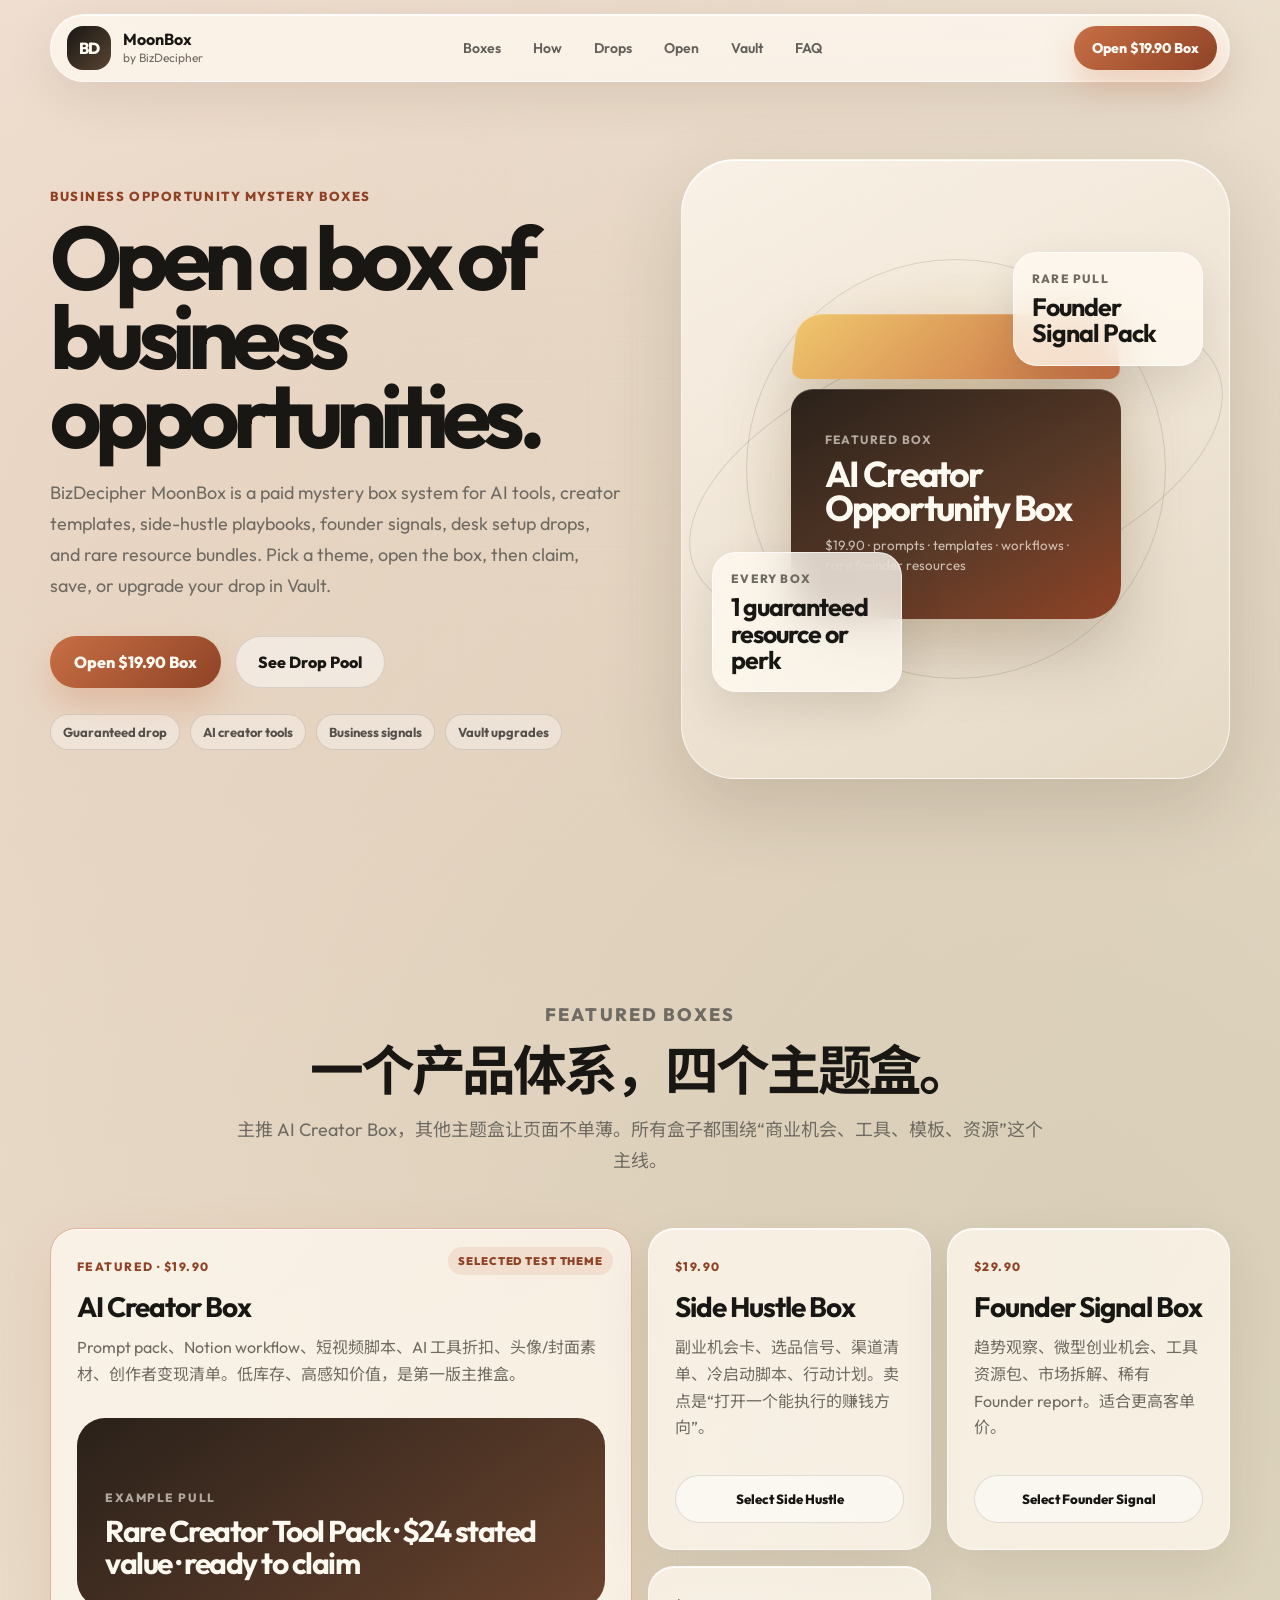
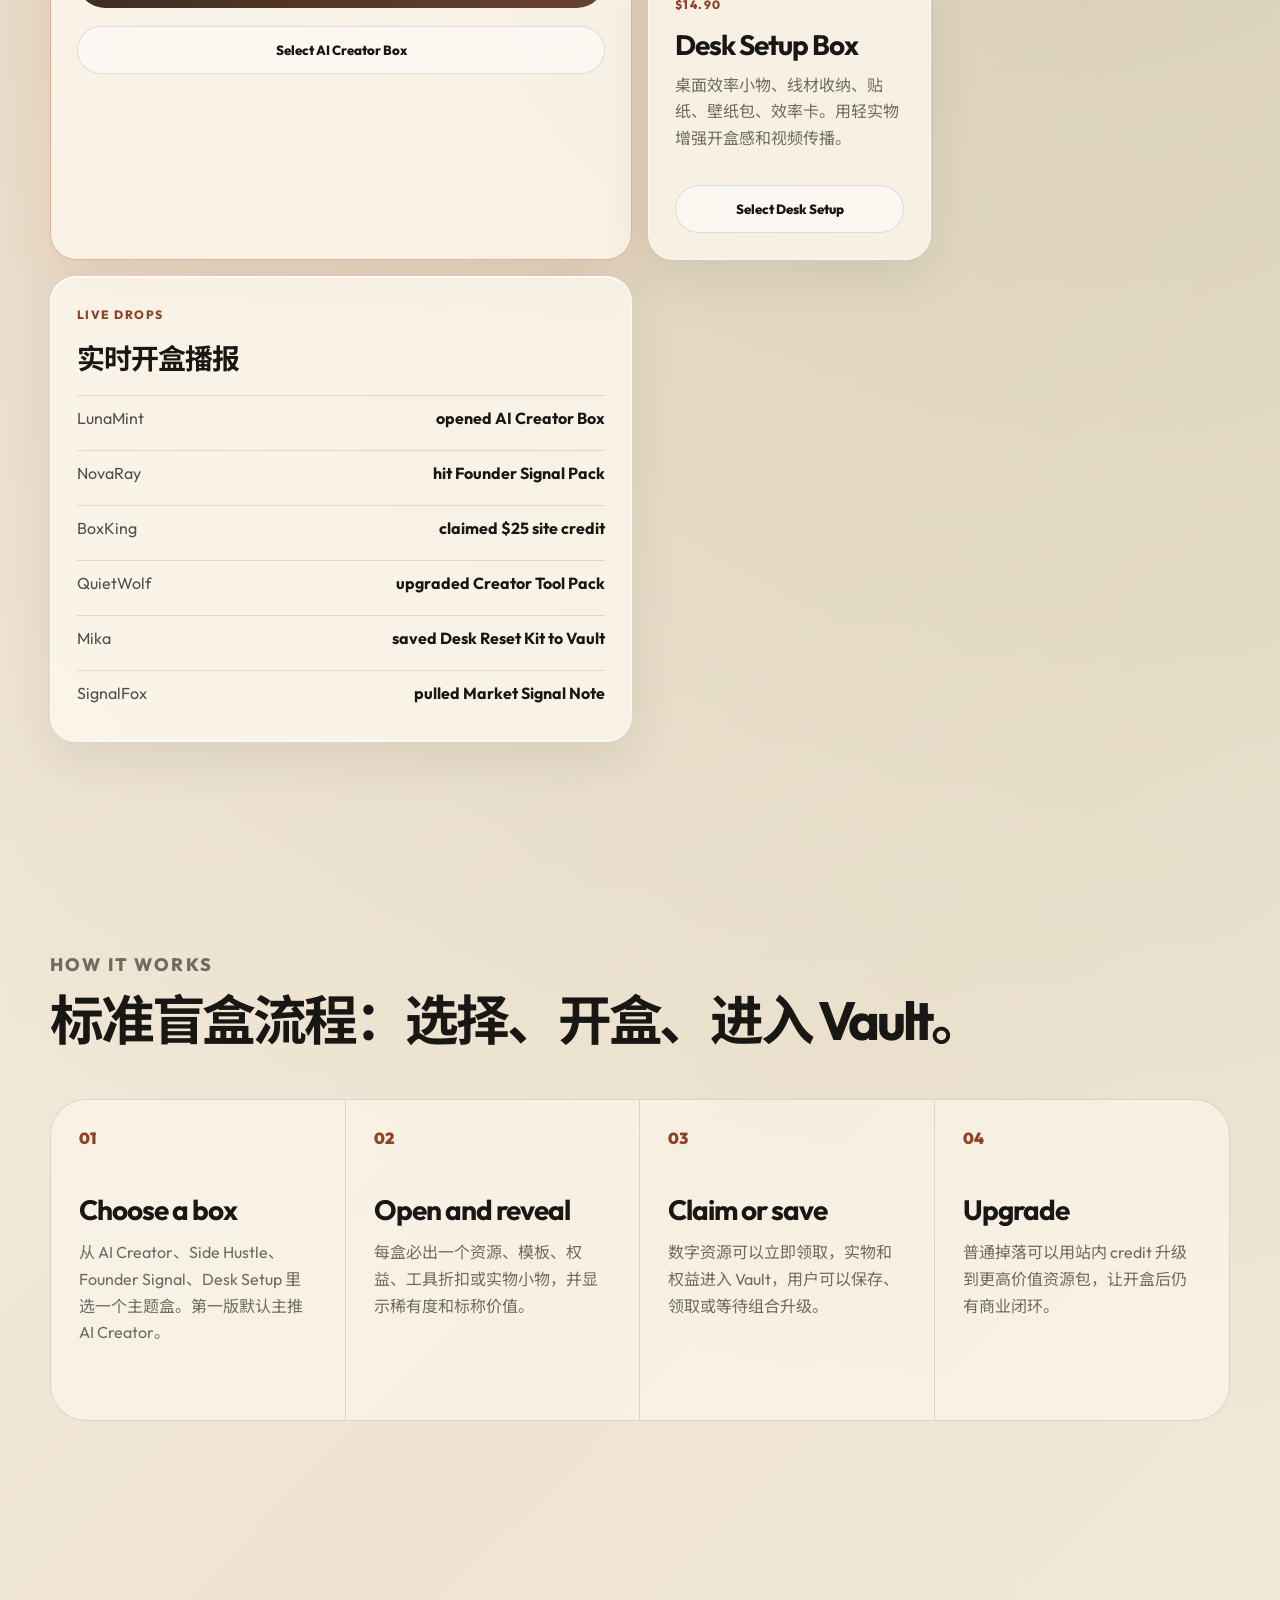
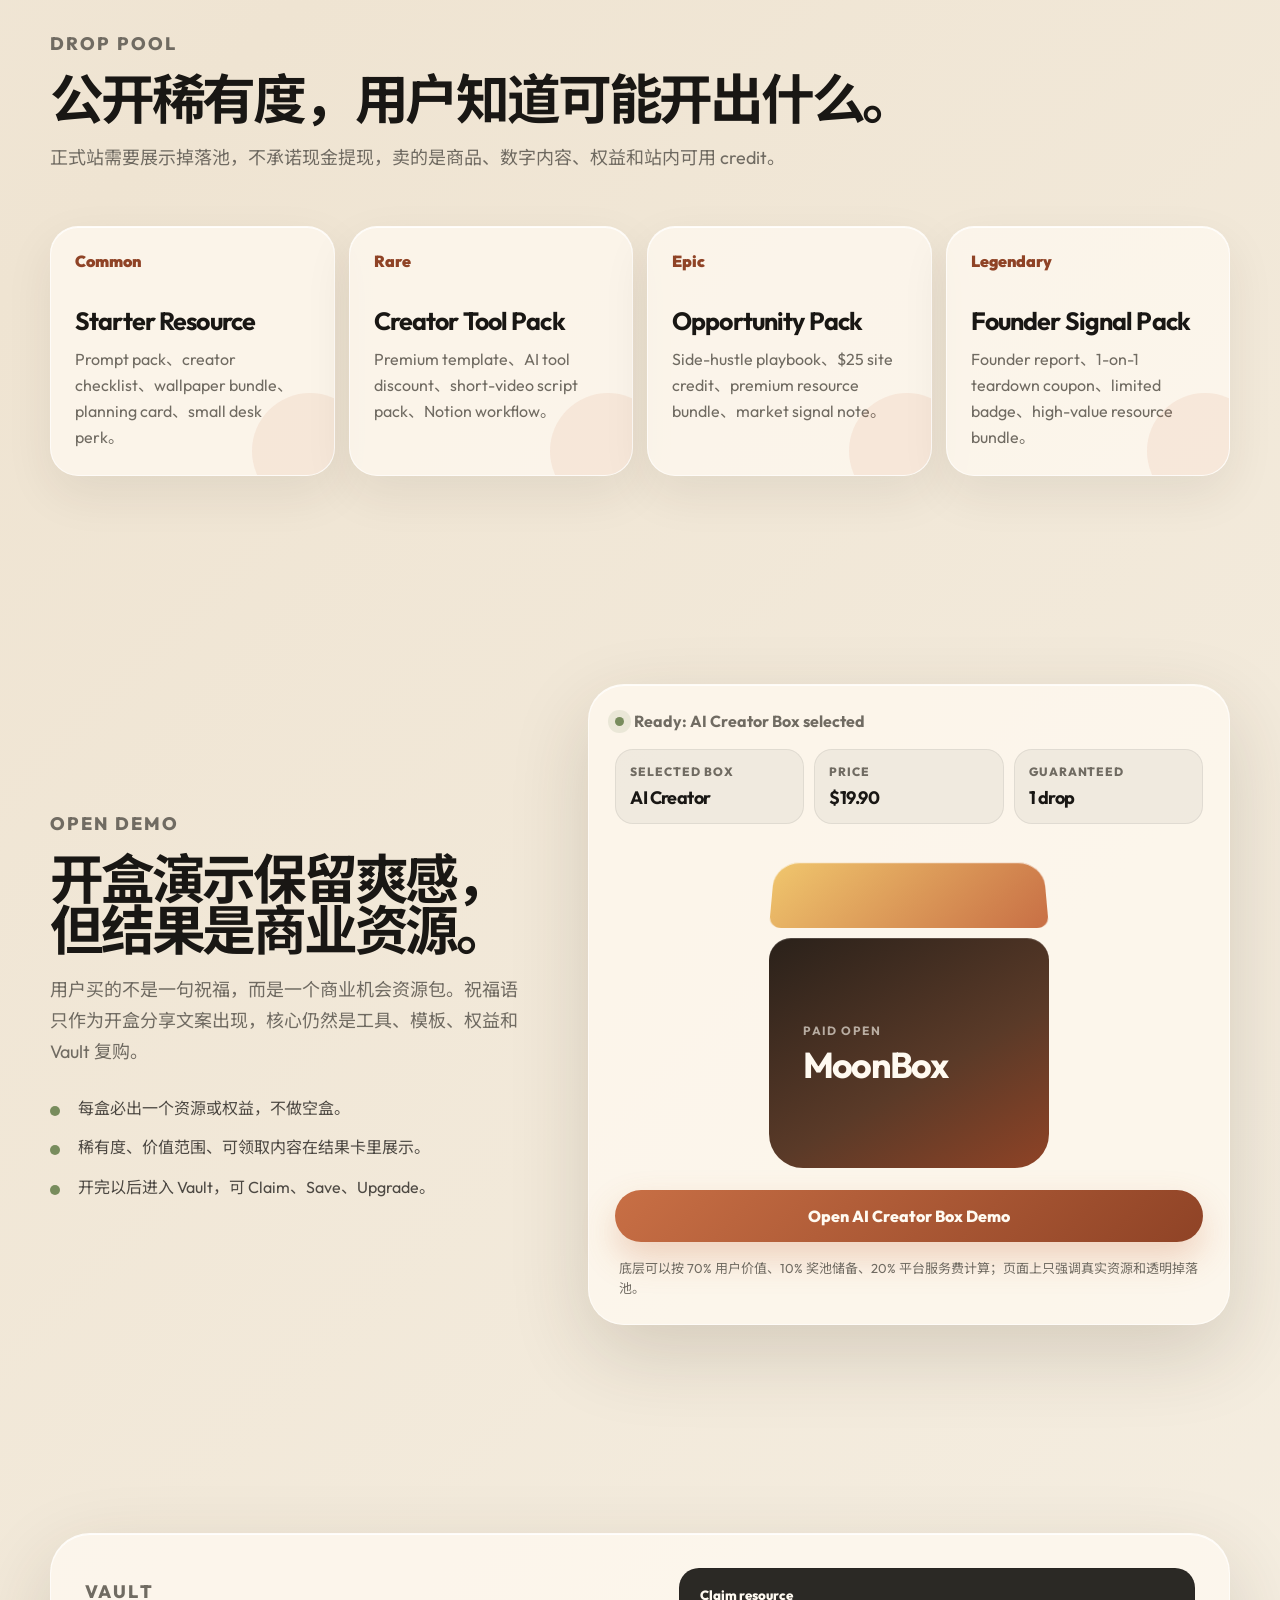
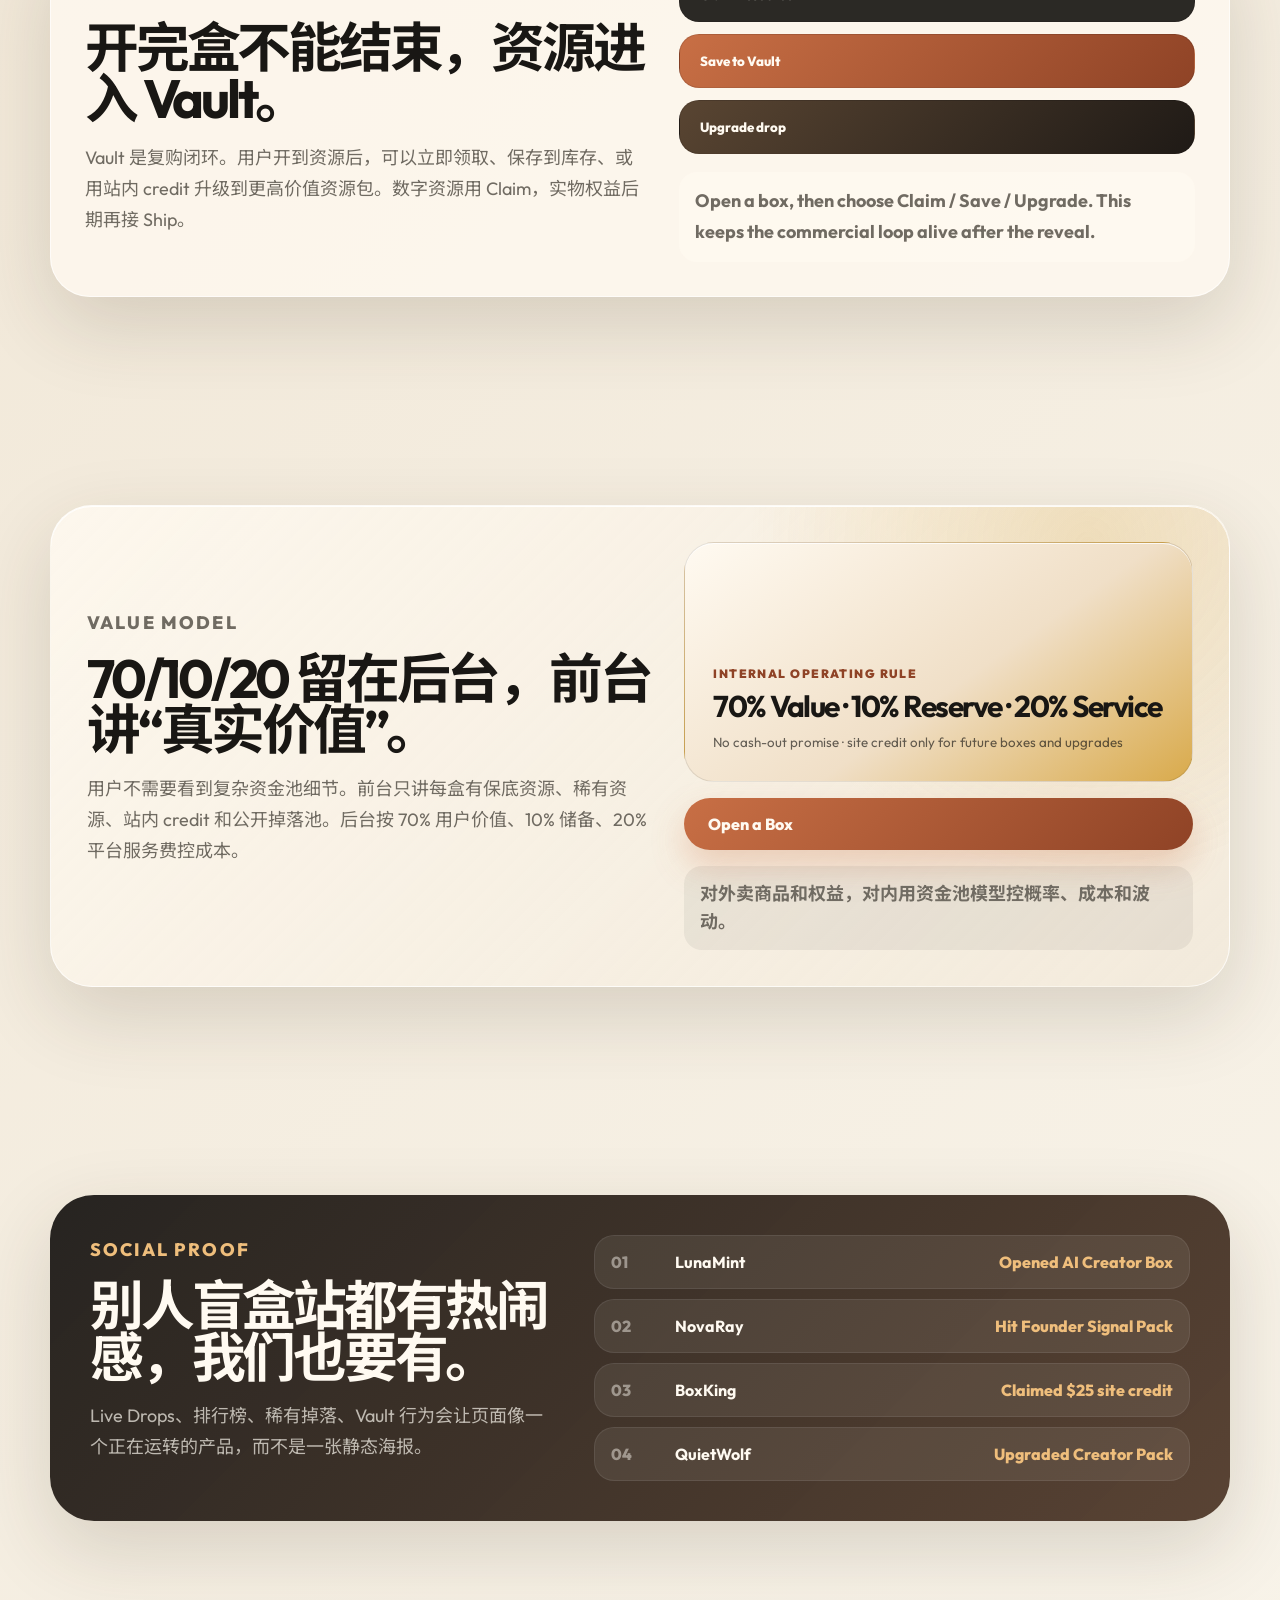
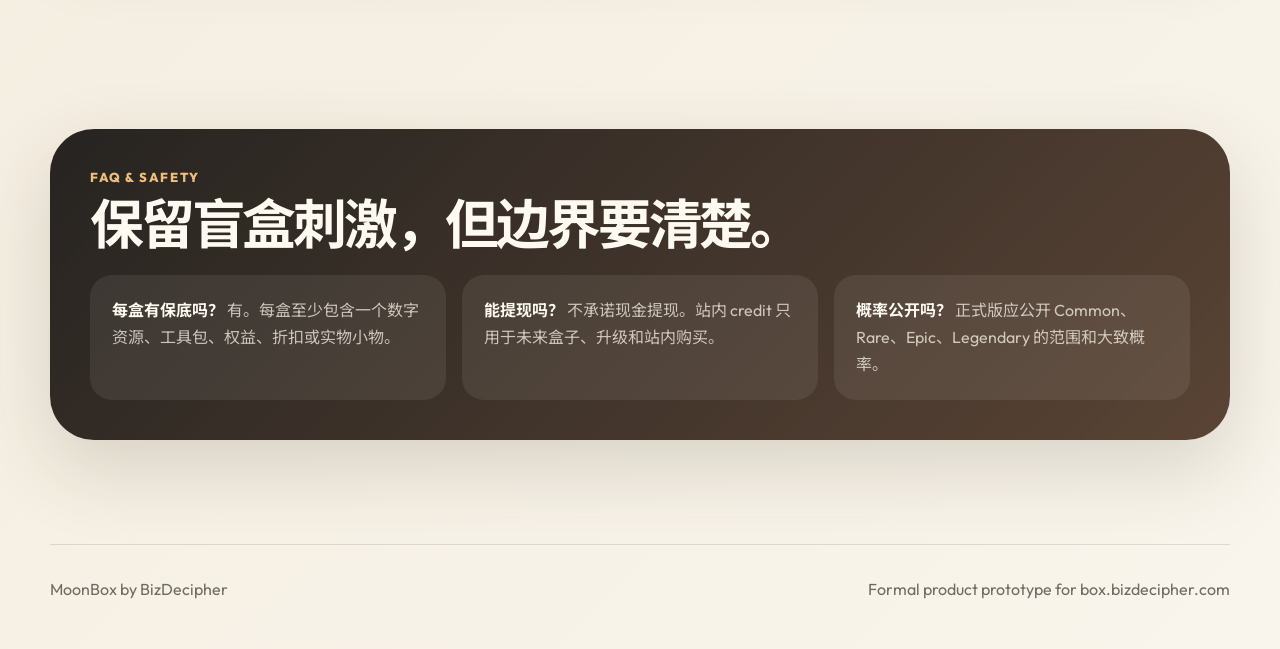
==== index.html @ 14563aa7 "Deploy MoonBox product page" ====
<!doctype html>
<html lang="en">
<head>
  <meta charset="utf-8" />
  <meta name="viewport" content="width=device-width, initial-scale=1" />
  <title>BizDecipher MoonBox | Business Opportunity Mystery Boxes</title>
  <meta name="description" content="Open business opportunity mystery boxes from BizDecipher: AI creator tools, side-hustle playbooks, founder signals, desk setup drops, live openings, and Vault upgrades." />
  <link rel="preconnect" href="https://fonts.googleapis.com">
  <link rel="preconnect" href="https://fonts.gstatic.com" crossorigin>
  <link href="https://fonts.googleapis.com/css2?family=Outfit:wght@400;500;600;700;800&family=Noto+Sans+SC:wght@400;500;700&display=swap" rel="stylesheet">
  <link rel="stylesheet" href="./css/styles.css" />
</head>
<body>
  <div class="noise" aria-hidden="true"></div>
  <header class="site-header">
    <a class="brand" href="#top" aria-label="MoonBox Home">
      <span class="brand-mark">BD</span>
      <span>
        <strong>MoonBox</strong>
        <small>by BizDecipher</small>
      </span>
    </a>
    <nav class="nav-links" aria-label="Primary navigation">
      <a href="#boxes">Boxes</a>
      <a href="#how">How</a>
      <a href="#drop-pool">Drops</a>
      <a href="#open">Open</a>
      <a href="#vault">Vault</a>
      <a href="#safety">FAQ</a>
    </nav>
    <a class="header-cta" href="#open">Open $19.90 Box</a>
  </header>

  <main id="top">
    <section class="hero section-shell">
      <div class="hero-copy">
        <p class="eyebrow">Business Opportunity Mystery Boxes</p>
        <h1>Open a box of business opportunities.</h1>
        <p class="hero-lead">BizDecipher MoonBox is a paid mystery box system for AI tools, creator templates, side-hustle playbooks, founder signals, desk setup drops, and rare resource bundles. Pick a theme, open the box, then claim, save, or upgrade your drop in Vault.</p>
        <div class="hero-actions">
          <a class="primary-btn" href="#open">Open $19.90 Box</a>
          <a class="secondary-btn" href="#drop-pool">See Drop Pool</a>
        </div>
        <div class="trust-row" aria-label="MoonBox product promise">
          <span>Guaranteed drop</span>
          <span>AI creator tools</span>
          <span>Business signals</span>
          <span>Vault upgrades</span>
        </div>
      </div>

      <div class="hero-stage" aria-label="MoonBox product visual preview">
        <div class="orbit orbit-one"></div>
        <div class="orbit orbit-two"></div>
        <div class="box-card floating-card">
          <div class="box-lid"></div>
          <div class="box-body">
            <span>Featured Box</span>
            <strong>AI Creator Opportunity Box</strong>
            <small>$19.90 · prompts · templates · workflows · rare founder resources</small>
          </div>
        </div>
        <div class="mini-card card-left">
          <span>Every Box</span>
          <strong>1 guaranteed resource or perk</strong>
        </div>
        <div class="mini-card card-right">
          <span>Rare Pull</span>
          <strong>Founder Signal Pack</strong>
        </div>
      </div>
    </section>

    <section class="section-shell" id="boxes">
      <div class="section-heading">
        <p class="eyebrow">Featured Boxes</p>
        <h2>一个产品体系，四个主题盒。</h2>
        <p>主推 AI Creator Box，其他主题盒让页面不单薄。所有盒子都围绕“商业机会、工具、模板、资源”这个主线。</p>
      </div>
      <div class="bento-grid">
        <article class="bento-card large-card demand-card" data-theme-card="creator">
          <span class="card-kicker">Featured · $19.90</span>
          <h3>AI Creator Box</h3>
          <p>Prompt pack、Notion workflow、短视频脚本、AI 工具折扣、头像/封面素材、创作者变现清单。低库存、高感知价值，是第一版主推盒。</p>
          <div class="sample-ticket">
            <span>Example pull</span>
            <strong>Rare Creator Tool Pack · $24 stated value · ready to claim</strong>
          </div>
          <button class="secondary-btn reserve-btn" type="button" data-select-box="creator">Select AI Creator Box</button>
        </article>
        <article class="bento-card demand-card" data-theme-card="side">
          <span class="card-kicker">$19.90</span>
          <h3>Side Hustle Box</h3>
          <p>副业机会卡、选品信号、渠道清单、冷启动脚本、行动计划。卖点是“打开一个能执行的赚钱方向”。</p>
          <button class="secondary-btn reserve-btn" type="button" data-select-box="side">Select Side Hustle</button>
        </article>
        <article class="bento-card demand-card" data-theme-card="founder">
          <span class="card-kicker">$29.90</span>
          <h3>Founder Signal Box</h3>
          <p>趋势观察、微型创业机会、工具资源包、市场拆解、稀有 Founder report。适合更高客单价。</p>
          <button class="secondary-btn reserve-btn" type="button" data-select-box="founder">Select Founder Signal</button>
        </article>
        <article class="bento-card demand-card" data-theme-card="desk">
          <span class="card-kicker">$14.90</span>
          <h3>Desk Setup Box</h3>
          <p>桌面效率小物、线材收纳、贴纸、壁纸包、效率卡。用轻实物增强开盒感和视频传播。</p>
          <button class="secondary-btn reserve-btn" type="button" data-select-box="desk">Select Desk Setup</button>
        </article>
        <article class="bento-card wide-card">
          <span class="card-kicker">Live Drops</span>
          <h3>实时开盒播报</h3>
          <div class="feed-list" id="feedList"></div>
        </article>
      </div>
    </section>

    <section class="section-shell product-section" id="how">
      <div class="section-heading align-left">
        <p class="eyebrow">How It Works</p>
        <h2>标准盲盒流程：选择、开盒、进入 Vault。</h2>
      </div>
      <div class="product-lanes pool-lanes">
        <article>
          <span>01</span>
          <h3>Choose a box</h3>
          <p>从 AI Creator、Side Hustle、Founder Signal、Desk Setup 里选一个主题盒。第一版默认主推 AI Creator。</p>
        </article>
        <article>
          <span>02</span>
          <h3>Open and reveal</h3>
          <p>每盒必出一个资源、模板、权益、工具折扣或实物小物，并显示稀有度和标称价值。</p>
        </article>
        <article>
          <span>03</span>
          <h3>Claim or save</h3>
          <p>数字资源可以立即领取，实物和权益进入 Vault，用户可以保存、领取或等待组合升级。</p>
        </article>
        <article>
          <span>04</span>
          <h3>Upgrade</h3>
          <p>普通掉落可以用站内 credit 升级到更高价值资源包，让开盒后仍有商业闭环。</p>
        </article>
      </div>
    </section>

    <section class="section-shell loop-section" id="drop-pool">
      <div class="section-heading align-left">
        <p class="eyebrow">Drop Pool</p>
        <h2>公开稀有度，用户知道可能开出什么。</h2>
        <p>正式站需要展示掉落池，不承诺现金提现，卖的是商品、数字内容、权益和站内可用 credit。</p>
      </div>
      <div class="loop-map">
        <article><span>Common</span><h3>Starter Resource</h3><p>Prompt pack、creator checklist、wallpaper bundle、planning card、small desk perk。</p></article>
        <article><span>Rare</span><h3>Creator Tool Pack</h3><p>Premium template、AI tool discount、short-video script pack、Notion workflow。</p></article>
        <article><span>Epic</span><h3>Opportunity Pack</h3><p>Side-hustle playbook、$25 site credit、premium resource bundle、market signal note。</p></article>
        <article><span>Legendary</span><h3>Founder Signal Pack</h3><p>Founder report、1-on-1 teardown coupon、limited badge、high-value resource bundle。</p></article>
      </div>
    </section>

    <section class="section-shell split-section" id="open">
      <div class="section-copy">
        <p class="eyebrow">Open Demo</p>
        <h2>开盒演示保留爽感，但结果是商业资源。</h2>
        <p>用户买的不是一句祝福，而是一个商业机会资源包。祝福语只作为开盒分享文案出现，核心仍然是工具、模板、权益和 Vault 复购。</p>
        <ul class="check-list">
          <li>每盒必出一个资源或权益，不做空盒。</li>
          <li>稀有度、价值范围、可领取内容在结果卡里展示。</li>
          <li>开完以后进入 Vault，可 Claim、Save、Upgrade。</li>
        </ul>
      </div>

      <div class="draw-panel" aria-live="polite">
        <div class="draw-topline">
          <span class="status-dot"></span>
          <span id="drawStatus">Ready: AI Creator Box selected</span>
        </div>
        <div class="price-row">
          <div><span>Selected box</span><strong id="selectedBoxLabel">AI Creator</strong></div>
          <div><span>Price</span><strong id="selectedBoxPrice">$19.90</strong></div>
          <div><span>Guaranteed</span><strong>1 drop</strong></div>
        </div>
        <div class="mystery-box" id="mysteryBox" aria-hidden="true">
          <div class="mystery-lid"></div>
          <div class="mystery-body">
            <span>Paid Open</span>
            <strong>MoonBox</strong>
          </div>
        </div>
        <button class="primary-btn draw-btn" id="openBoxButton" type="button">Open AI Creator Box Demo</button>
        <article class="result-card hidden" id="resultCard">
          <div class="result-meta">
            <span id="rarityTag">Rare Drop</span>
            <span id="luckScore">Value $24</span>
          </div>
          <h3 id="blessingTitle">Creator Tool Pack</h3>
          <p id="blessingText">Click open to reveal your business resource drop.</p>
          <div class="drop-line">
            <span>Drop Content</span>
            <strong id="dropName">Prompt pack + creator workflow + opportunity card</strong>
          </div>
          <div class="drop-line">
            <span>Share Line</span>
            <strong id="blessingLine">Move before doubt gets loud.</strong>
          </div>
          <button class="secondary-btn compact" id="copyShareButton" type="button">Copy share text</button>
          <div class="vault-mini" id="vaultMini" aria-live="polite">
            <span>Vault status</span>
            <strong>Drop ready for Claim / Save / Upgrade</strong>
          </div>
        </article>
        <p class="helper-text">底层可以按 70% 用户价值、10% 奖池储备、20% 平台服务费计算；页面上只强调真实资源和透明掉落池。</p>
      </div>
    </section>

    <section class="section-shell vault-section" id="vault">
      <div class="vault-card">
        <div>
          <p class="eyebrow">Vault</p>
          <h2>开完盒不能结束，资源进入 Vault。</h2>
          <p>Vault 是复购闭环。用户开到资源后，可以立即领取、保存到库存、或用站内 credit 升级到更高价值资源包。数字资源用 Claim，实物权益后期再接 Ship。</p>
        </div>
        <div class="vault-actions" aria-label="Vault action panel">
          <button type="button" data-vault-action="claim">Claim resource</button>
          <button type="button" data-vault-action="save">Save to Vault</button>
          <button type="button" data-vault-action="upgrade">Upgrade drop</button>
          <p class="vault-feedback" id="vaultFeedback" aria-live="polite">Open a box, then choose Claim / Save / Upgrade. This keeps the commercial loop alive after the reveal.</p>
        </div>
      </div>
    </section>

    <section class="section-shell princess-section" id="value-model">
      <div class="princess-card">
        <div>
          <p class="eyebrow">Value Model</p>
          <h2>70/10/20 留在后台，前台讲“真实价值”。</h2>
          <p>用户不需要看到复杂资金池细节。前台只讲每盒有保底资源、稀有资源、站内 credit 和公开掉落池。后台按 70% 用户价值、10% 储备、20% 平台服务费控成本。</p>
        </div>
        <div class="princess-test-panel">
          <div class="princess-ticket">
            <span>Internal operating rule</span>
            <strong>70% Value · 10% Reserve · 20% Service</strong>
            <small>No cash-out promise · site credit only for future boxes and upgrades</small>
          </div>
          <a class="primary-btn" href="#open">Open a Box</a>
          <p id="princessTestResult" aria-live="polite">对外卖商品和权益，对内用资金池模型控概率、成本和波动。</p>
        </div>
      </div>
    </section>

    <section class="section-shell leaderboard-section">
      <div class="leaderboard-card">
        <div>
          <p class="eyebrow">Social Proof</p>
          <h2>别人盲盒站都有热闹感，我们也要有。</h2>
          <p>Live Drops、排行榜、稀有掉落、Vault 行为会让页面像一个正在运转的产品，而不是一张静态海报。</p>
        </div>
        <div class="leaderboard-list">
          <div><span>01</span><strong>LunaMint</strong><em>Opened AI Creator Box</em></div>
          <div><span>02</span><strong>NovaRay</strong><em>Hit Founder Signal Pack</em></div>
          <div><span>03</span><strong>BoxKing</strong><em>Claimed $25 site credit</em></div>
          <div><span>04</span><strong>QuietWolf</strong><em>Upgraded Creator Pack</em></div>
        </div>
      </div>
    </section>

    <section class="section-shell rules-section" id="safety">
      <div class="rules-card">
        <p class="eyebrow">FAQ & Safety</p>
        <h2>保留盲盒刺激，但边界要清楚。</h2>
        <div class="rules-grid">
          <p><strong>每盒有保底吗？</strong> 有。每盒至少包含一个数字资源、工具包、权益、折扣或实物小物。</p>
          <p><strong>能提现吗？</strong> 不承诺现金提现。站内 credit 只用于未来盒子、升级和站内购买。</p>
          <p><strong>概率公开吗？</strong> 正式版应公开 Common、Rare、Epic、Legendary 的范围和大致概率。</p>
        </div>
      </div>
    </section>
  </main>

  <footer class="site-footer">
    <span>MoonBox by BizDecipher</span>
    <span>Formal product prototype for box.bizdecipher.com</span>
  </footer>

  <script src="./js/main.js"></script>
</body>
</html>
---- css/styles.css ----
:root {
  --bg: #f8f3ea;
  --ink: #191714;
  --muted: #706b62;
  --line: rgba(25, 23, 20, 0.12);
  --card: rgba(255, 252, 246, 0.82);
  --card-solid: #fffaf1;
  --accent: #c86f45;
  --accent-dark: #8f4326;
  --gold: #d9aa4b;
  --green: #788c5d;
  --shadow: 0 28px 80px rgba(57, 42, 24, 0.16);
  --radius-xl: 36px;
  --radius-lg: 26px;
  --ease: cubic-bezier(0.16, 1, 0.3, 1);
}

* { box-sizing: border-box; }
html { scroll-behavior: smooth; }
body {
  margin: 0;
  font-family: "Outfit", "Noto Sans SC", system-ui, sans-serif;
  color: var(--ink);
  background:
    radial-gradient(circle at 8% 6%, rgba(200, 111, 69, 0.18), transparent 34%),
    radial-gradient(circle at 86% 18%, rgba(120, 140, 93, 0.20), transparent 30%),
    linear-gradient(135deg, #f8f3ea 0%, #efe4d2 42%, #f9f5ec 100%);
  min-height: 100dvh;
  overflow-x: hidden;
}

a { color: inherit; text-decoration: none; }
button, a { -webkit-tap-highlight-color: transparent; }

.noise {
  position: fixed;
  inset: 0;
  pointer-events: none;
  opacity: 0.22;
  z-index: 0;
  background-image:
    linear-gradient(rgba(25,23,20,.05) 1px, transparent 1px),
    linear-gradient(90deg, rgba(25,23,20,.04) 1px, transparent 1px);
  background-size: 42px 42px;
  mask-image: radial-gradient(circle at center, black, transparent 80%);
}

.site-header {
  position: sticky;
  top: 14px;
  z-index: 20;
  width: min(1180px, calc(100% - 28px));
  margin: 14px auto 0;
  min-height: 68px;
  display: grid;
  grid-template-columns: 1fr auto 1fr;
  align-items: center;
  gap: 20px;
  padding: 10px 12px 10px 16px;
  border: 1px solid rgba(255,255,255,0.55);
  background: rgba(255, 250, 241, 0.72);
  backdrop-filter: blur(20px);
  border-radius: 999px;
  box-shadow: 0 16px 50px rgba(57, 42, 24, 0.10), inset 0 1px 0 rgba(255,255,255,.75);
}

.brand { display: inline-flex; align-items: center; gap: 12px; min-width: 0; }
.brand-mark {
  width: 44px;
  height: 44px;
  border-radius: 16px;
  display: grid;
  place-items: center;
  color: #fffaf1;
  background: linear-gradient(135deg, var(--ink), #594532);
  font-weight: 800;
  letter-spacing: -0.05em;
}
.brand strong, .brand small { display: block; line-height: 1.05; }
.brand small { color: var(--muted); margin-top: 4px; font-size: 12px; }

.nav-links { display: inline-flex; align-items: center; gap: 6px; }
.nav-links a {
  padding: 10px 13px;
  border-radius: 999px;
  color: rgba(25,23,20,.68);
  font-weight: 600;
  font-size: 14px;
  transition: color .2s var(--ease), background .2s var(--ease);
}
.nav-links a:hover { color: var(--ink); background: rgba(25,23,20,.06); }
.header-cta { justify-self: end; }

.header-cta, .primary-btn, .secondary-btn {
  border: 0;
  cursor: pointer;
  font-family: inherit;
  font-weight: 800;
  border-radius: 999px;
  transition: transform .25s var(--ease), box-shadow .25s var(--ease), background .25s var(--ease);
}
.header-cta, .primary-btn {
  color: #fffaf1;
  background: linear-gradient(135deg, var(--accent), var(--accent-dark));
  box-shadow: 0 16px 34px rgba(200, 111, 69, 0.28);
}
.header-cta { padding: 13px 18px; font-size: 14px; }
.primary-btn { padding: 16px 24px; font-size: 16px; }
.secondary-btn {
  padding: 15px 22px;
  color: var(--ink);
  background: rgba(255,255,255,.48);
  border: 1px solid var(--line);
}
.compact { padding: 11px 15px; font-size: 13px; }
.header-cta:hover, .primary-btn:hover, .secondary-btn:hover { transform: translateY(-2px); }
.header-cta:active, .primary-btn:active, .secondary-btn:active { transform: scale(.98); }
.header-cta:focus-visible, .primary-btn:focus-visible, .secondary-btn:focus-visible, a:focus-visible {
  outline: 3px solid rgba(200,111,69,.32);
  outline-offset: 3px;
}

.section-shell {
  position: relative;
  z-index: 1;
  width: min(1180px, calc(100% - 32px));
  margin: 0 auto;
  padding: 104px 0;
}
.hero {
  min-height: calc(100dvh - 86px);
  display: grid;
  grid-template-columns: minmax(0, 1.02fr) minmax(340px, .98fr);
  gap: 60px;
  align-items: center;
  padding-top: 64px;
}
.eyebrow {
  margin: 0 0 14px;
  color: var(--accent-dark);
  font-size: 13px;
  font-weight: 800;
  letter-spacing: .12em;
  text-transform: uppercase;
}
h1, h2, h3, p { margin-top: 0; }
h1 {
  max-width: 760px;
  margin-bottom: 24px;
  font-size: clamp(48px, 7vw, 92px);
  line-height: .88;
  letter-spacing: -0.075em;
}
h2 {
  margin-bottom: 18px;
  font-size: clamp(34px, 4.2vw, 60px);
  line-height: .96;
  letter-spacing: -0.06em;
}
h3 { letter-spacing: -0.035em; }
.hero-lead, .section-copy p, .section-heading p, .leaderboard-card p {
  color: var(--muted);
  font-size: 18px;
  line-height: 1.72;
  max-width: 68ch;
}
.hero-actions { display: flex; gap: 14px; flex-wrap: wrap; margin: 34px 0 26px; }
.trust-row { display: flex; flex-wrap: wrap; gap: 10px; }
.trust-row span {
  padding: 9px 12px;
  border: 1px solid var(--line);
  background: rgba(255,255,255,.35);
  border-radius: 999px;
  color: rgba(25,23,20,.72);
  font-size: 13px;
  font-weight: 700;
}

.hero-stage {
  position: relative;
  min-height: 620px;
  border-radius: 54px;
  background: linear-gradient(145deg, rgba(255,250,241,.72), rgba(239,228,210,.32));
  border: 1px solid rgba(255,255,255,.62);
  box-shadow: var(--shadow), inset 0 1px 0 rgba(255,255,255,.9);
  overflow: hidden;
}
.hero-stage::before {
  content: "";
  position: absolute;
  inset: 12%;
  border-radius: 999px;
  background: radial-gradient(circle, rgba(217,170,75,.36), transparent 64%);
  filter: blur(18px);
  animation: breathe 5.6s var(--ease) infinite alternate;
}
.orbit {
  position: absolute;
  border: 1px solid rgba(25,23,20,.13);
  border-radius: 50%;
  animation: spin 18s linear infinite;
}
.orbit-one { width: 420px; height: 420px; left: 50%; top: 50%; margin: -210px 0 0 -210px; }
.orbit-two { width: 560px; height: 260px; left: 50%; top: 50%; margin: -130px 0 0 -280px; transform: rotate(-20deg); animation-duration: 24s; }
.box-card {
  position: absolute;
  left: 50%;
  top: 49%;
  width: min(330px, 70%);
  transform: translate(-50%, -50%);
  filter: drop-shadow(0 32px 34px rgba(57,42,24,.22));
}
.floating-card { animation: float 4.8s var(--ease) infinite alternate; }
.box-lid, .mystery-lid {
  height: 72px;
  border-radius: 26px 26px 12px 12px;
  background: linear-gradient(135deg, #f0c66d, #c86f45);
  transform: perspective(500px) rotateX(18deg);
  transform-origin: bottom;
  box-shadow: inset 0 1px 0 rgba(255,255,255,.65);
}
.box-body, .mystery-body {
  min-height: 230px;
  margin-top: 10px;
  padding: 34px;
  border-radius: 22px 22px 34px 34px;
  color: #fffaf1;
  background: linear-gradient(150deg, #2a211a, #5a3a28 58%, #8f4326);
  display: grid;
  align-content: center;
  gap: 10px;
  box-shadow: inset 0 1px 0 rgba(255,255,255,.16);
}
.box-body span, .mystery-body span { color: rgba(255,250,241,.62); font-weight: 700; text-transform: uppercase; letter-spacing: .12em; font-size: 12px; }
.box-body strong, .mystery-body strong { font-size: 36px; line-height: .95; letter-spacing: -.05em; }
.box-body small { color: rgba(255,250,241,.70); line-height: 1.5; }
.mini-card {
  position: absolute;
  width: 190px;
  padding: 18px;
  border: 1px solid rgba(255,255,255,.62);
  border-radius: 24px;
  background: rgba(255,250,241,.78);
  backdrop-filter: blur(18px);
  box-shadow: 0 18px 44px rgba(57,42,24,.12);
}
.mini-card span { display: block; color: var(--muted); font-size: 12px; font-weight: 800; text-transform: uppercase; letter-spacing: .1em; }
.mini-card strong { display: block; margin-top: 8px; line-height: 1.05; font-size: 25px; letter-spacing: -.04em; }
.card-left { left: 30px; bottom: 86px; }
.card-right { right: 26px; top: 92px; }

.split-section {
  display: grid;
  grid-template-columns: .86fr 1.14fr;
  gap: 54px;
  align-items: center;
}
.check-list { padding: 0; margin: 28px 0 0; display: grid; gap: 14px; list-style: none; }
.check-list li {
  position: relative;
  padding-left: 28px;
  color: rgba(25,23,20,.76);
  font-size: 16px;
  line-height: 1.6;
}
.check-list li::before {
  content: "";
  position: absolute;
  left: 0;
  top: 10px;
  width: 10px;
  height: 10px;
  border-radius: 50%;
  background: var(--green);
}
.draw-panel {
  padding: 26px;
  border-radius: var(--radius-xl);
  background: rgba(255,250,241,.74);
  border: 1px solid rgba(255,255,255,.62);
  box-shadow: var(--shadow), inset 0 1px 0 rgba(255,255,255,.8);
}
.draw-topline { display: flex; align-items: center; gap: 10px; color: var(--muted); font-weight: 700; }
.status-dot { width: 9px; height: 9px; border-radius: 50%; background: var(--green); box-shadow: 0 0 0 7px rgba(120,140,93,.13); }
.price-row {
  display: grid;
  grid-template-columns: repeat(3, 1fr);
  gap: 10px;
  margin-top: 18px;
}
.price-row div {
  padding: 14px;
  border-radius: 18px;
  background: rgba(25,23,20,.05);
  border: 1px solid rgba(25,23,20,.07);
}
.price-row span { display: block; color: var(--muted); font-size: 12px; font-weight: 800; text-transform: uppercase; letter-spacing: .08em; }
.price-row strong { display: block; margin-top: 7px; font-size: 18px; letter-spacing: -.03em; }
.mystery-box { width: min(280px, 72%); margin: 32px auto 22px; transition: transform .6s var(--ease), filter .6s var(--ease); }
.mystery-box.opening { transform: translateY(-10px) rotate(-2deg) scale(1.03); filter: brightness(1.08); }
.draw-btn { width: 100%; }
.result-card {
  margin-top: 18px;
  padding: 22px;
  border-radius: 26px;
  background: rgba(255,255,255,.56);
  border: 1px solid var(--line);
  transform-origin: top;
  animation: reveal .5s var(--ease) both;
}
.hidden { display: none; }
.result-meta { display: flex; justify-content: space-between; gap: 10px; margin-bottom: 16px; }
.result-meta span {
  padding: 8px 10px;
  border-radius: 999px;
  background: rgba(200,111,69,.12);
  color: var(--accent-dark);
  font-size: 12px;
  font-weight: 800;
}
.result-card h3 { margin-bottom: 8px; font-size: 26px; }
.result-card p { color: var(--muted); line-height: 1.65; }
.drop-line {
  display: flex;
  justify-content: space-between;
  gap: 18px;
  margin: 18px 0;
  padding: 14px;
  border-radius: 18px;
  background: rgba(25,23,20,.05);
}
.drop-line span { color: var(--muted); }
.vault-mini {
  display: grid;
  gap: 6px;
  margin-top: 14px;
  padding: 14px;
  border-radius: 18px;
  background: rgba(120,140,93,.10);
  border: 1px solid rgba(120,140,93,.18);
}
.vault-mini span { color: var(--muted); font-size: 12px; font-weight: 800; text-transform: uppercase; letter-spacing: .08em; }
.vault-mini strong { font-size: 14px; line-height: 1.35; }
.helper-text { margin: 16px 4px 0; color: var(--muted); font-size: 13px; line-height: 1.55; }

.section-heading { margin-bottom: 34px; text-align: center; display: grid; justify-items: center; }
.section-heading.align-left { text-align: left; justify-items: start; }
.bento-grid {
  display: grid;
  grid-template-columns: repeat(4, minmax(0, 1fr));
  gap: 16px;
}
.bento-card {
  min-height: 250px;
  padding: 26px;
  border-radius: var(--radius-lg);
  background: rgba(255,250,241,.74);
  border: 1px solid rgba(255,255,255,.64);
  box-shadow: 0 18px 48px rgba(57,42,24,.09), inset 0 1px 0 rgba(255,255,255,.85);
}
.large-card { grid-column: span 2; grid-row: span 2; }
.wide-card { grid-column: span 2; }
.card-kicker { color: var(--accent-dark); font-weight: 800; font-size: 12px; text-transform: uppercase; letter-spacing: .12em; }
.bento-card h3 { margin: 14px 0 10px; font-size: 28px; }
.bento-card p { color: var(--muted); line-height: 1.66; }
.sample-ticket {
  margin-top: 30px;
  padding: 28px;
  min-height: 190px;
  border-radius: 28px;
  background: linear-gradient(145deg, #2a211a, #6a432e);
  color: #fffaf1;
  display: grid;
  align-content: end;
}
.sample-ticket span { color: rgba(255,250,241,.6); font-size: 12px; letter-spacing: .13em; text-transform: uppercase; font-weight: 800; }
.sample-ticket strong { display: block; margin-top: 10px; font-size: 30px; line-height: 1.08; letter-spacing: -.05em; }
.feed-list { display: grid; gap: 10px; margin-top: 18px; }
.feed-list div {
  display: flex;
  justify-content: space-between;
  gap: 12px;
  padding: 12px 0;
  border-top: 1px solid var(--line);
  color: rgba(25,23,20,.75);
}
.feed-list strong { color: var(--ink); }
.reserve-btn {
  width: 100%;
  margin-top: 18px;
  text-align: center;
}
.demand-card {
  position: relative;
  transition: transform .25s var(--ease), border-color .25s var(--ease), box-shadow .25s var(--ease);
}
.demand-card.selected {
  border-color: rgba(200,111,69,.48);
  box-shadow: 0 24px 58px rgba(200,111,69,.16), inset 0 1px 0 rgba(255,255,255,.9);
  transform: translateY(-3px);
}
.demand-card.selected::before {
  content: "Selected test theme";
  position: absolute;
  right: 18px;
  top: 18px;
  padding: 7px 10px;
  border-radius: 999px;
  background: rgba(200,111,69,.13);
  color: var(--accent-dark);
  font-size: 11px;
  font-weight: 900;
  letter-spacing: .08em;
  text-transform: uppercase;
}

.product-lanes {
  display: grid;
  grid-template-columns: repeat(4, minmax(0, 1fr));
  border: 1px solid var(--line);
  border-radius: var(--radius-xl);
  overflow: hidden;
  background: rgba(255,250,241,.56);
}
.product-lanes article { padding: 28px; min-height: 320px; border-right: 1px solid var(--line); }
.product-lanes article:last-child { border-right: 0; }
.product-lanes span { color: var(--accent-dark); font-weight: 900; }
.product-lanes h3 { margin: 44px 0 12px; font-size: 28px; }
.product-lanes p { color: var(--muted); line-height: 1.68; }

.loop-map {
  display: grid;
  grid-template-columns: repeat(4, minmax(0, 1fr));
  gap: 14px;
}
.loop-map article {
  position: relative;
  min-height: 230px;
  padding: 24px;
  border-radius: 28px;
  background: rgba(255,250,241,.72);
  border: 1px solid rgba(255,255,255,.66);
  box-shadow: 0 18px 48px rgba(57,42,24,.08), inset 0 1px 0 rgba(255,255,255,.84);
  overflow: hidden;
}
.loop-map article::after {
  content: "";
  position: absolute;
  right: -34px;
  bottom: -34px;
  width: 116px;
  height: 116px;
  border-radius: 50%;
  background: rgba(200,111,69,.10);
}
.loop-map span { color: var(--accent-dark); font-weight: 900; }
.loop-map h3 { margin: 34px 0 10px; font-size: 25px; }
.loop-map p { margin: 0; color: var(--muted); line-height: 1.62; }
.vault-card {
  display: grid;
  grid-template-columns: 1fr .92fr;
  gap: 34px;
  align-items: center;
  padding: 34px;
  border-radius: 40px;
  background: rgba(255,250,241,.72);
  border: 1px solid rgba(255,255,255,.66);
  box-shadow: var(--shadow), inset 0 1px 0 rgba(255,255,255,.84);
}
.vault-card p { color: var(--muted); line-height: 1.72; font-size: 18px; }
.vault-actions { display: grid; gap: 12px; }
.waitlist-form {
  display: grid;
  gap: 14px;
}
.waitlist-form label {
  display: grid;
  gap: 8px;
  color: var(--muted);
  font-size: 13px;
  font-weight: 900;
  letter-spacing: .08em;
  text-transform: uppercase;
}
.waitlist-form input,
.waitlist-form select {
  width: 100%;
  min-height: 54px;
  padding: 0 16px;
  border: 1px solid var(--line);
  border-radius: 18px;
  background: rgba(255,250,241,.72);
  color: var(--ink);
  font: inherit;
  font-weight: 700;
  outline: none;
  transition: border-color .2s var(--ease), background .2s var(--ease);
}
.waitlist-form input:focus,
.waitlist-form select:focus {
  border-color: rgba(200,111,69,.55);
  background: rgba(255,250,241,.94);
}
.vault-actions button {
  width: 100%;
  padding: 18px 20px;
  border: 1px solid var(--line);
  border-radius: 20px;
  background: rgba(25,23,20,.92);
  color: #fffaf1;
  font-family: inherit;
  font-weight: 800;
  text-align: left;
  cursor: pointer;
  transition: transform .25s var(--ease), background .25s var(--ease);
}
.vault-actions button:nth-child(2) { background: linear-gradient(135deg, var(--accent), var(--accent-dark)); }
.vault-actions button:nth-child(3) { background: linear-gradient(135deg, #594532, #1f1a16); }
.vault-actions button:hover { transform: translateY(-2px); }
.vault-actions button:focus-visible {
  outline: 3px solid rgba(200,111,69,.32);
  outline-offset: 3px;
}
.vault-feedback {
  margin: 6px 0 0;
  padding: 14px 16px;
  border-radius: 18px;
  background: rgba(255,250,241,.68);
  color: var(--muted);
  line-height: 1.55;
  font-weight: 700;
}
.princess-card {
  display: grid;
  grid-template-columns: 1fr .9fr;
  gap: 32px;
  align-items: center;
  padding: 36px;
  border-radius: 42px;
  background:
    radial-gradient(circle at 88% 8%, rgba(217,170,75,.26), transparent 30%),
    linear-gradient(135deg, rgba(255,250,241,.80), rgba(239,228,210,.48));
  border: 1px solid rgba(255,255,255,.68);
  box-shadow: var(--shadow), inset 0 1px 0 rgba(255,255,255,.86);
}
.princess-card p { color: var(--muted); line-height: 1.72; font-size: 18px; }
.princess-test-panel { display: grid; gap: 16px; }
.princess-ticket {
  min-height: 240px;
  padding: 28px;
  border-radius: 30px;
  background: linear-gradient(145deg, #fffaf1, #f0dfc7 56%, #d9aa4b);
  border: 1px solid rgba(25,23,20,.10);
  display: grid;
  align-content: end;
  box-shadow: inset 0 1px 0 rgba(255,255,255,.8);
}
.princess-ticket span { color: var(--accent-dark); font-size: 12px; font-weight: 900; text-transform: uppercase; letter-spacing: .12em; }
.princess-ticket strong { display: block; margin-top: 10px; font-size: 30px; line-height: 1.06; letter-spacing: -.05em; }
.princess-ticket small { display: block; margin-top: 10px; color: rgba(25,23,20,.66); line-height: 1.5; }
#princessTestResult {
  margin: 0;
  padding: 14px 16px;
  border-radius: 18px;
  background: rgba(25,23,20,.06);
  color: var(--muted);
  font-weight: 700;
  line-height: 1.55;
}
.leaderboard-card, .rules-card {
  border-radius: 44px;
  padding: 40px;
  background: linear-gradient(135deg, rgba(25,23,20,.94), rgba(75,52,36,.92));
  color: #fffaf1;
  box-shadow: var(--shadow);
}
.leaderboard-card { display: grid; grid-template-columns: .88fr 1.12fr; gap: 36px; align-items: center; }
.leaderboard-card .eyebrow, .rules-card .eyebrow { color: #efbe7c; }
.leaderboard-card p { color: rgba(255,250,241,.68); }
.leaderboard-list { display: grid; gap: 10px; }
.leaderboard-list div {
  display: grid;
  grid-template-columns: 50px 1fr auto;
  gap: 14px;
  align-items: center;
  padding: 16px;
  border-radius: 20px;
  background: rgba(255,250,241,.08);
  border: 1px solid rgba(255,255,255,.08);
}
.leaderboard-list span { color: rgba(255,250,241,.46); font-weight: 800; }
.leaderboard-list em { color: #efbe7c; font-style: normal; font-weight: 800; }
.rules-grid { display: grid; grid-template-columns: repeat(3, 1fr); gap: 16px; margin-top: 24px; }
.rules-grid p {
  margin: 0;
  padding: 22px;
  border-radius: 22px;
  background: rgba(255,250,241,.08);
  color: rgba(255,250,241,.72);
  line-height: 1.7;
}
.rules-grid strong { color: #fffaf1; }

.site-footer {
  position: relative;
  z-index: 1;
  width: min(1180px, calc(100% - 32px));
  margin: 0 auto;
  padding: 34px 0 50px;
  display: flex;
  justify-content: space-between;
  gap: 16px;
  color: var(--muted);
  border-top: 1px solid var(--line);
}

@keyframes float { from { transform: translate(-50%, -48%); } to { transform: translate(-50%, -54%) rotate(1.5deg); } }
@keyframes breathe { from { transform: scale(.92); opacity: .65; } to { transform: scale(1.08); opacity: 1; } }
@keyframes spin { to { rotate: 360deg; } }
@keyframes reveal { from { opacity: 0; transform: translateY(12px) scale(.98); } to { opacity: 1; transform: translateY(0) scale(1); } }

@media (prefers-reduced-motion: reduce) {
  *, *::before, *::after { animation-duration: .001ms !important; animation-iteration-count: 1 !important; scroll-behavior: auto !important; transition-duration: .001ms !important; }
}

@media (max-width: 960px) {
  .site-header { grid-template-columns: 1fr auto; border-radius: 28px; }
  .nav-links { display: none; }
  .hero, .split-section, .leaderboard-card { grid-template-columns: 1fr; }
  .hero-stage { min-height: 500px; }
  .bento-grid, .product-lanes, .rules-grid, .loop-map, .vault-card, .princess-card { grid-template-columns: 1fr; }
  .large-card, .wide-card { grid-column: auto; grid-row: auto; }
  .product-lanes article { border-right: 0; border-bottom: 1px solid var(--line); min-height: auto; }
  .product-lanes article:last-child { border-bottom: 0; }
}

@media (max-width: 640px) {
  .section-shell { width: min(100% - 24px, 1180px); padding: 70px 0; }
  .site-header { width: calc(100% - 20px); top: 10px; }
  .brand small { display: none; }
  .header-cta { padding: 12px 14px; }
  h1 { font-size: 52px; }
  h2 { font-size: 38px; }
  .hero { gap: 34px; padding-top: 38px; }
  .hero-stage { min-height: 430px; border-radius: 36px; }
  .mini-card { width: 155px; padding: 14px; }
  .mini-card strong { font-size: 19px; }
  .card-left { left: 14px; bottom: 44px; }
  .card-right { right: 12px; top: 42px; }
  .box-body { min-height: 190px; padding: 26px; }
  .hero-actions, .site-footer { flex-direction: column; }
  .primary-btn, .secondary-btn { width: 100%; text-align: center; }
  .demand-card.selected::before { position: static; display: inline-block; margin: 0 0 10px; }
  .draw-panel, .leaderboard-card, .rules-card, .vault-card, .princess-card { padding: 22px; border-radius: 30px; }
  .price-row { grid-template-columns: 1fr; }
  .loop-map article { min-height: auto; }
}
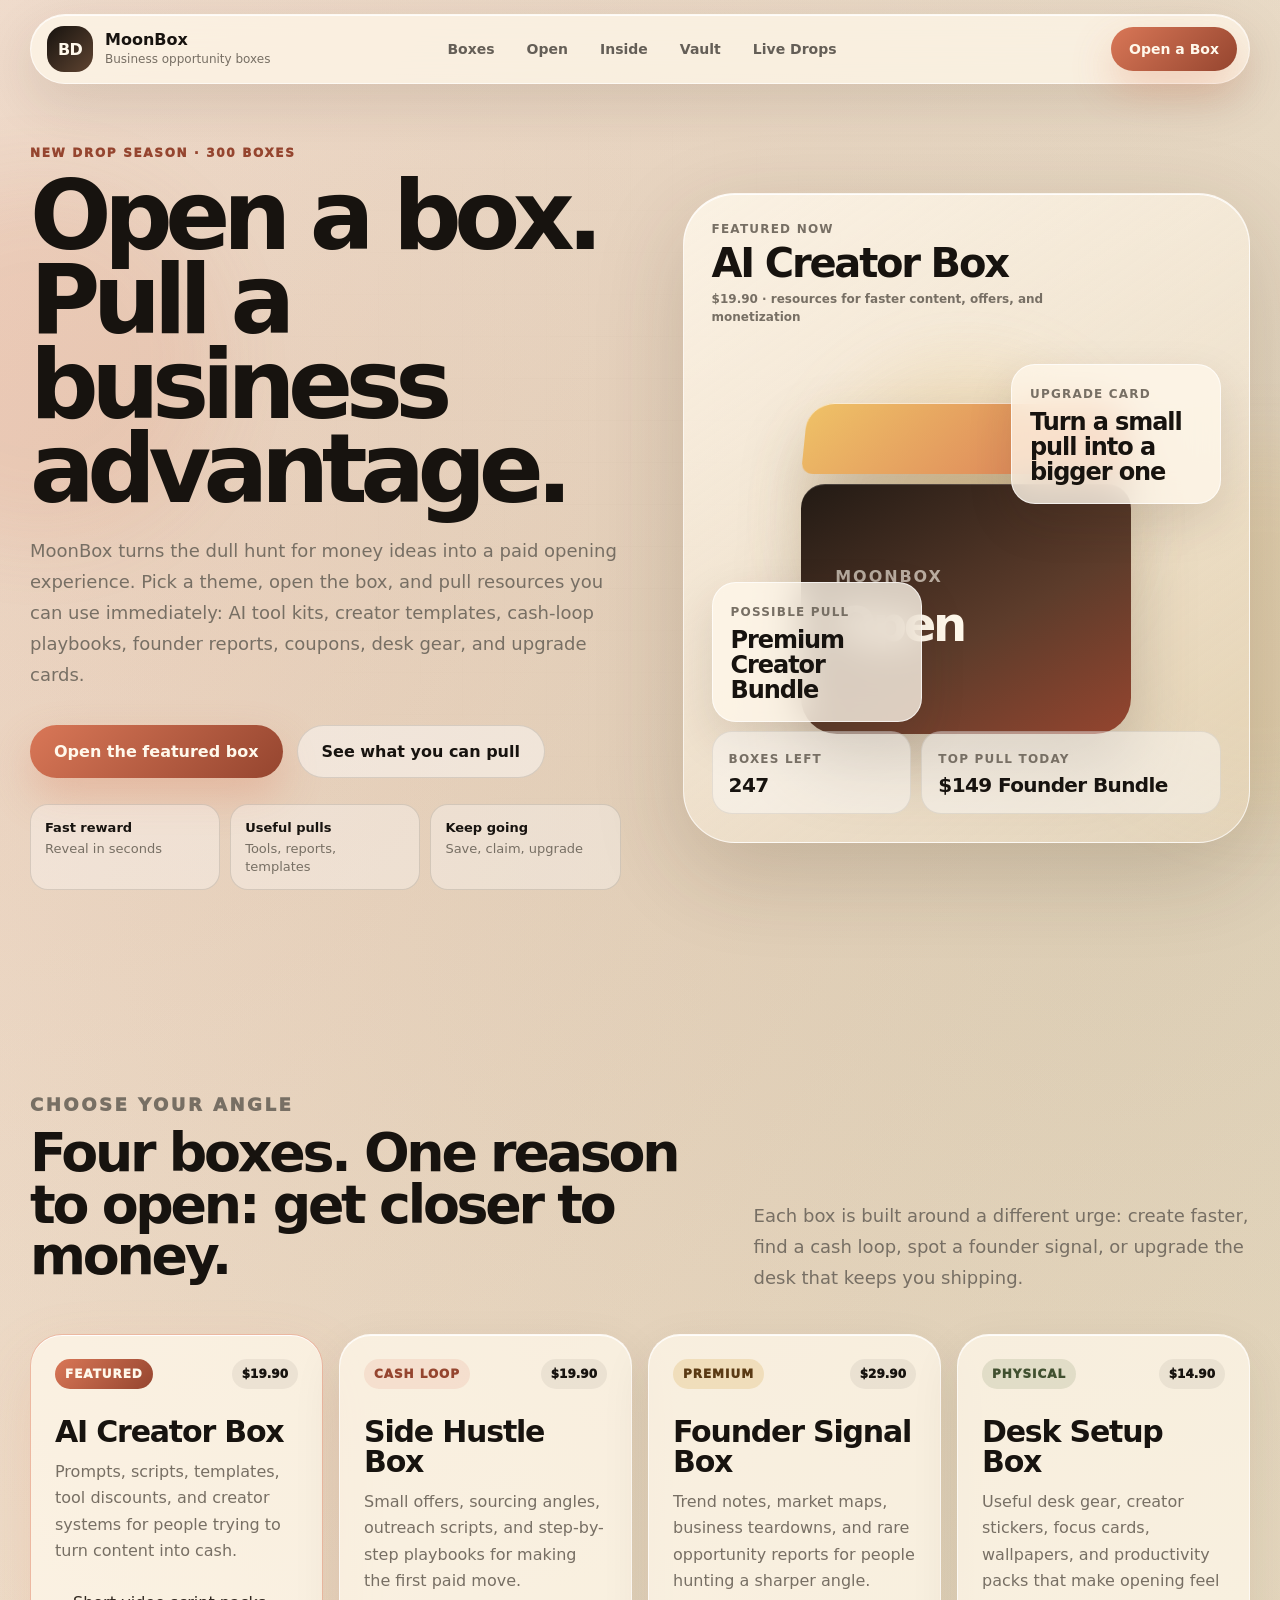
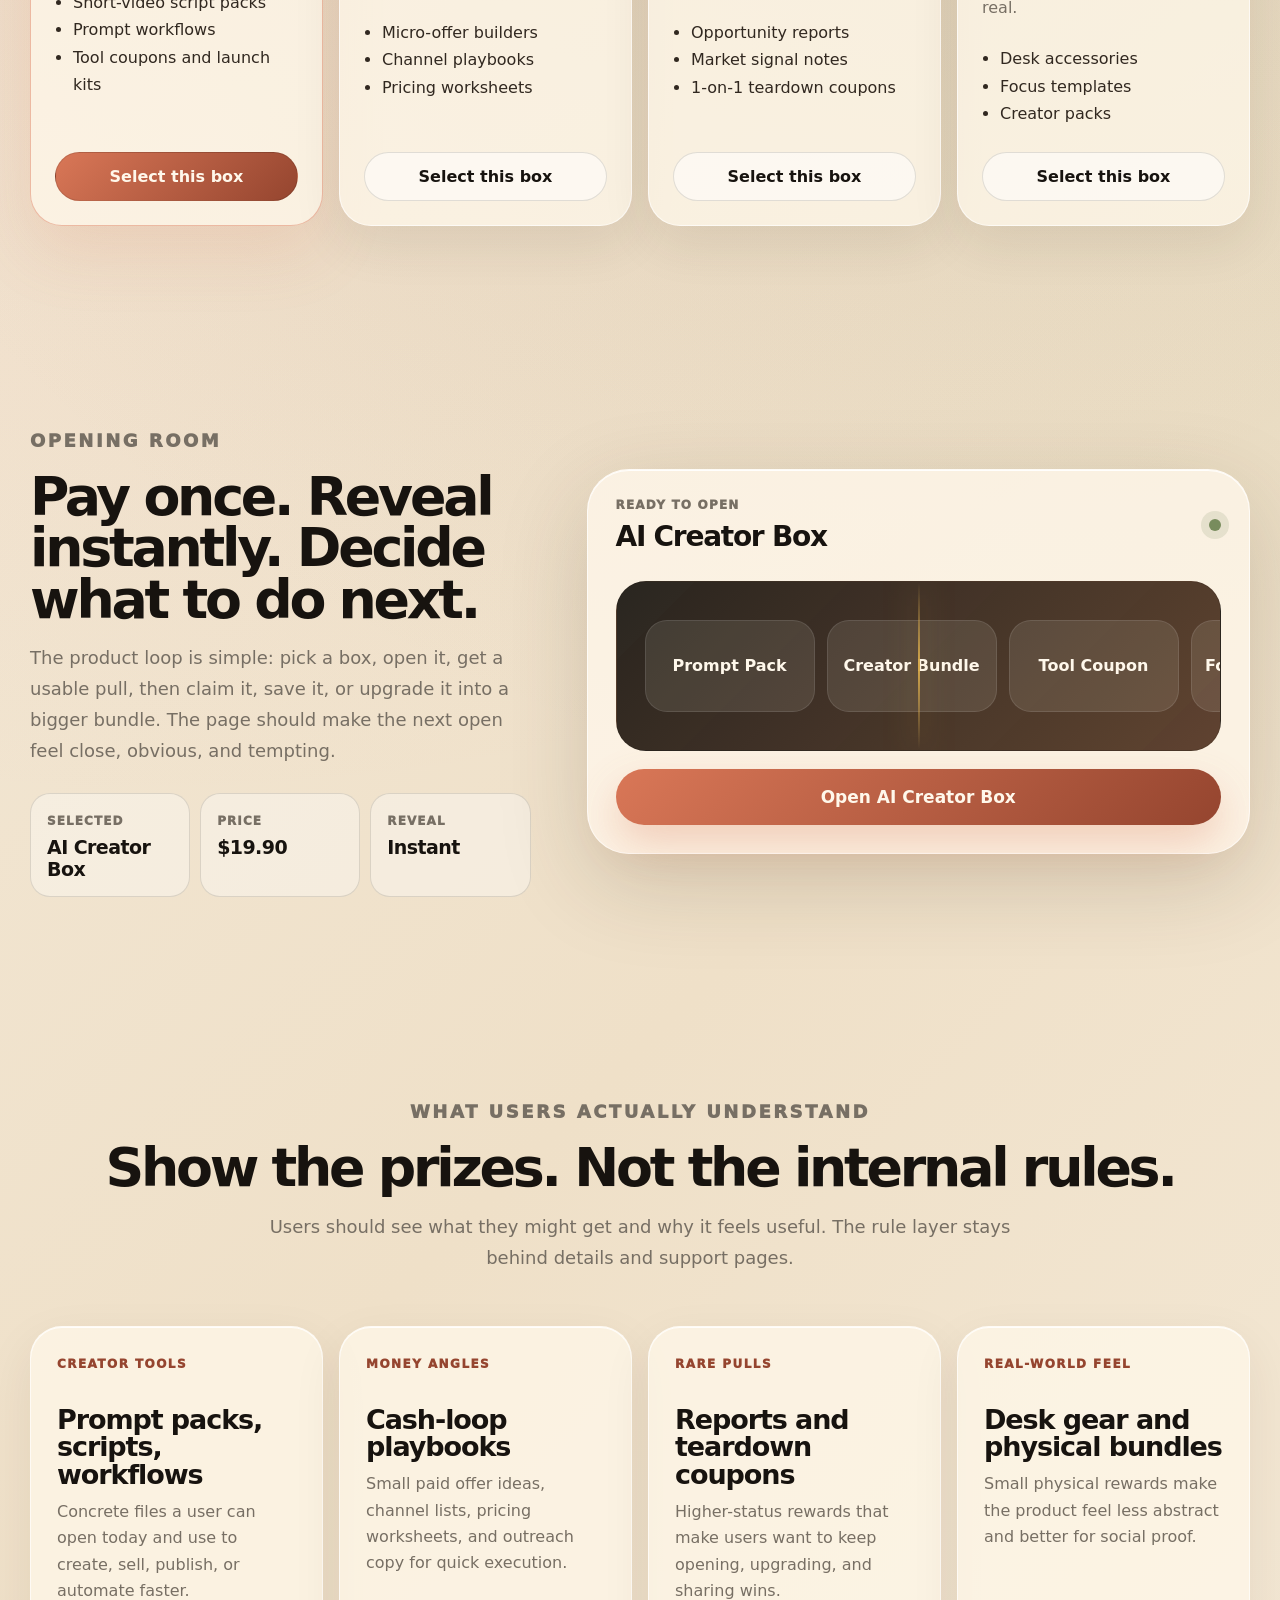
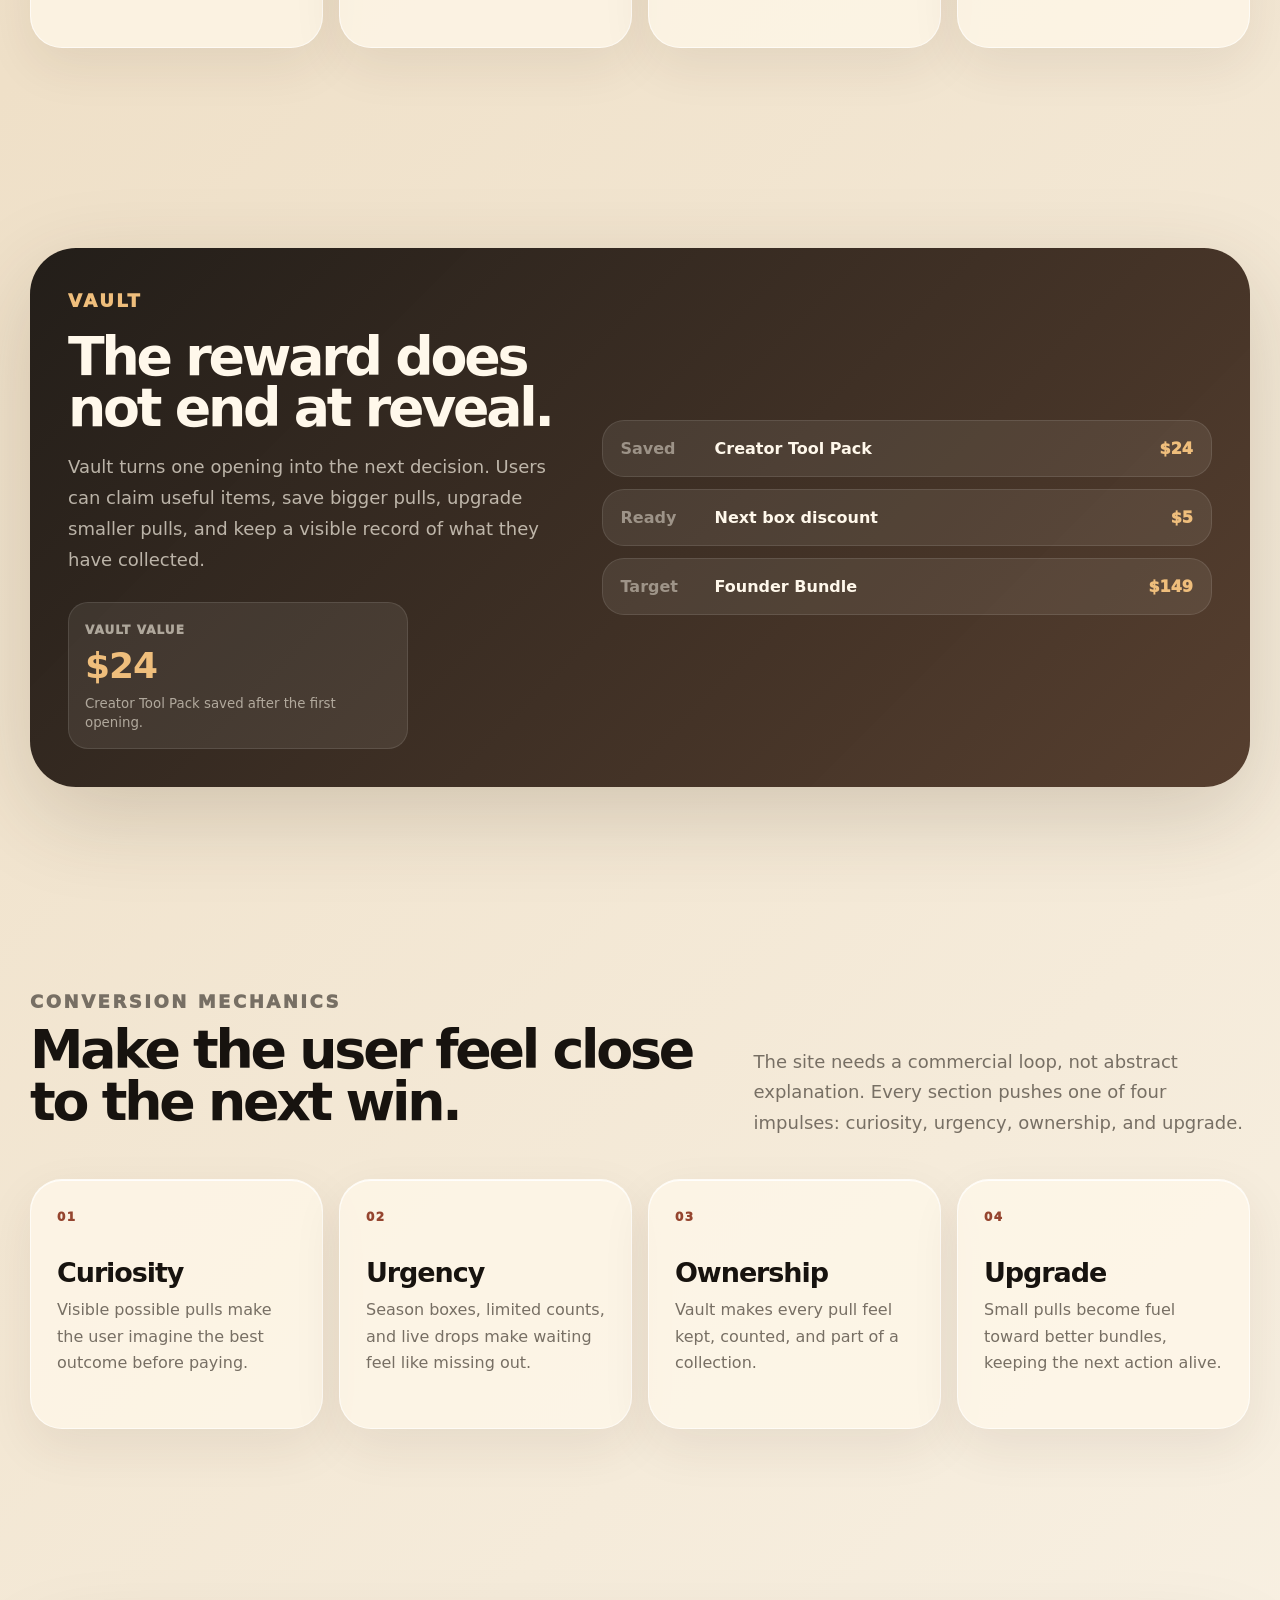
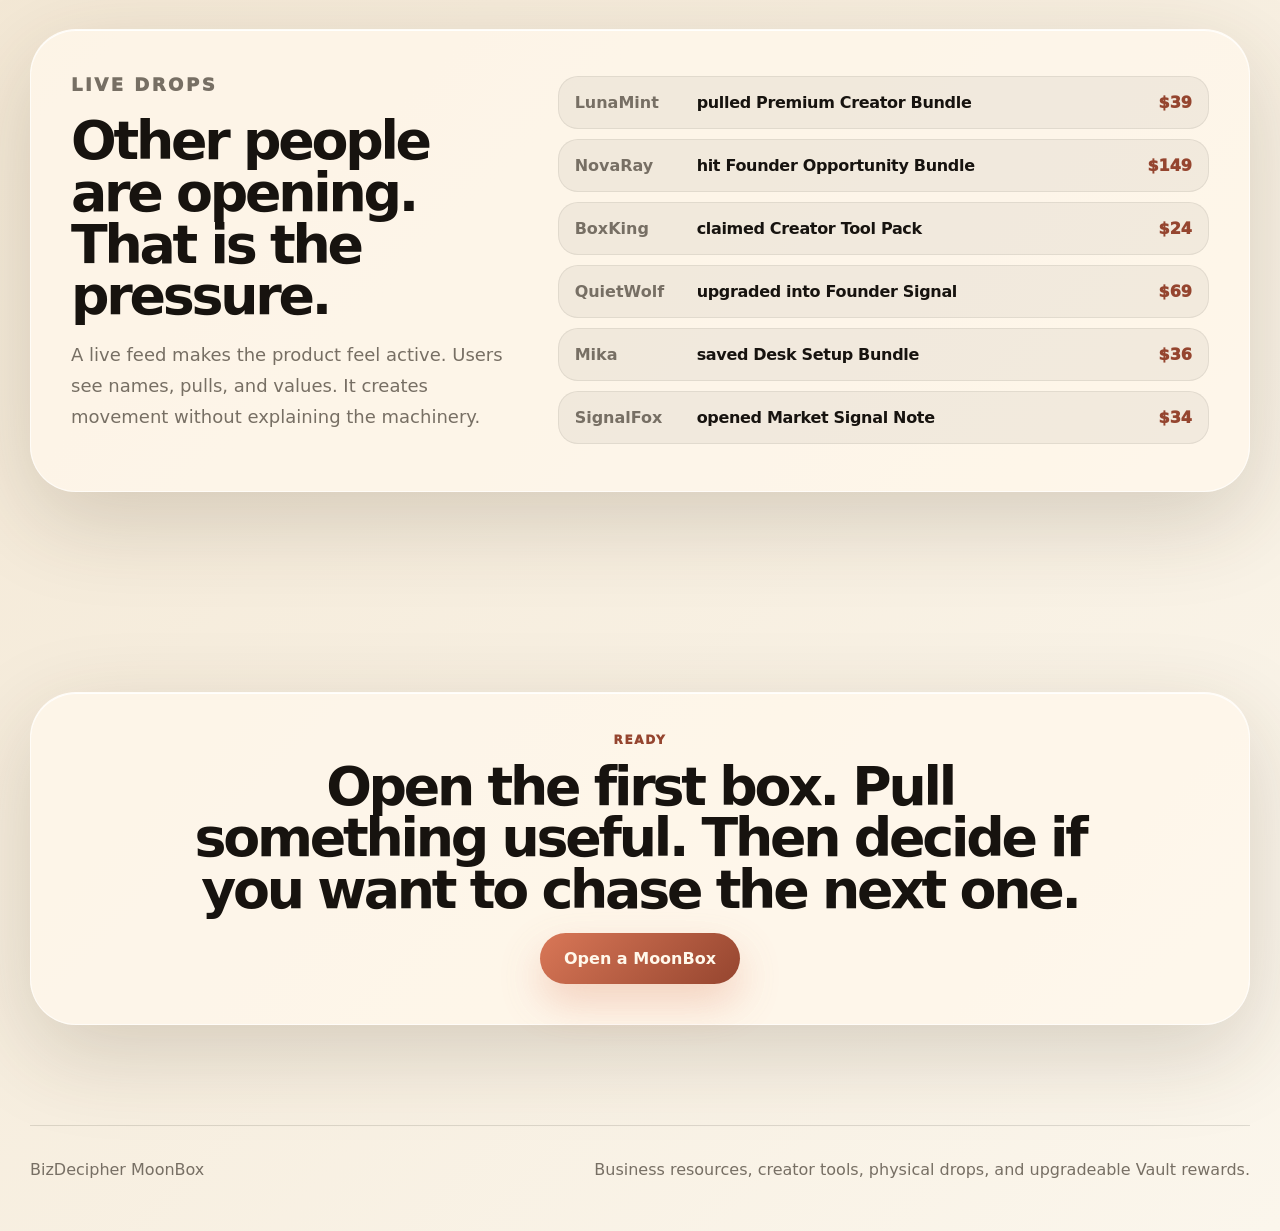
==== commit 1a6e8d1e: "Redesign MoonBox landing page" ====
--- a/index.html
+++ b/index.html
@@ -3,282 +3,292 @@
 <head>
   <meta charset="utf-8" />
   <meta name="viewport" content="width=device-width, initial-scale=1" />
-  <title>BizDecipher MoonBox | Business Opportunity Mystery Boxes</title>
-  <meta name="description" content="Open business opportunity mystery boxes from BizDecipher: AI creator tools, side-hustle playbooks, founder signals, desk setup drops, live openings, and Vault upgrades." />
-  <link rel="preconnect" href="https://fonts.googleapis.com">
-  <link rel="preconnect" href="https://fonts.gstatic.com" crossorigin>
-  <link href="https://fonts.googleapis.com/css2?family=Outfit:wght@400;500;600;700;800&family=Noto+Sans+SC:wght@400;500;700&display=swap" rel="stylesheet">
+  <title>BizDecipher MoonBox | Open Business Opportunity Boxes</title>
+  <meta name="description" content="Open BizDecipher MoonBox for AI creator kits, cash-loop playbooks, founder reports, tool coupons, desk drops, and upgradeable Vault rewards." />
   <link rel="stylesheet" href="./css/styles.css" />
 </head>
 <body>
-  <div class="noise" aria-hidden="true"></div>
+  <div class="grain" aria-hidden="true"></div>
+  <div class="ambient ambient-a" aria-hidden="true"></div>
+  <div class="ambient ambient-b" aria-hidden="true"></div>
+
   <header class="site-header">
-    <a class="brand" href="#top" aria-label="MoonBox Home">
+    <a class="brand" href="#top" aria-label="BizDecipher MoonBox home">
       <span class="brand-mark">BD</span>
-      <span>
+      <span class="brand-copy">
         <strong>MoonBox</strong>
-        <small>by BizDecipher</small>
+        <small>Business opportunity boxes</small>
       </span>
     </a>
     <nav class="nav-links" aria-label="Primary navigation">
       <a href="#boxes">Boxes</a>
-      <a href="#how">How</a>
-      <a href="#drop-pool">Drops</a>
       <a href="#open">Open</a>
+      <a href="#inside">Inside</a>
       <a href="#vault">Vault</a>
-      <a href="#safety">FAQ</a>
+      <a href="#drops">Live Drops</a>
     </nav>
-    <a class="header-cta" href="#open">Open $19.90 Box</a>
+    <a class="header-cta" href="#open">Open a Box</a>
   </header>
 
   <main id="top">
     <section class="hero section-shell">
       <div class="hero-copy">
-        <p class="eyebrow">Business Opportunity Mystery Boxes</p>
-        <h1>Open a box of business opportunities.</h1>
-        <p class="hero-lead">BizDecipher MoonBox is a paid mystery box system for AI tools, creator templates, side-hustle playbooks, founder signals, desk setup drops, and rare resource bundles. Pick a theme, open the box, then claim, save, or upgrade your drop in Vault.</p>
+        <p class="eyebrow">New drop season · 300 boxes</p>
+        <h1>Open a box. Pull a business advantage.</h1>
+        <p class="hero-lead">MoonBox turns the dull hunt for money ideas into a paid opening experience. Pick a theme, open the box, and pull resources you can use immediately: AI tool kits, creator templates, cash-loop playbooks, founder reports, coupons, desk gear, and upgrade cards.</p>
         <div class="hero-actions">
-          <a class="primary-btn" href="#open">Open $19.90 Box</a>
-          <a class="secondary-btn" href="#drop-pool">See Drop Pool</a>
-        </div>
-        <div class="trust-row" aria-label="MoonBox product promise">
-          <span>Guaranteed drop</span>
-          <span>AI creator tools</span>
-          <span>Business signals</span>
-          <span>Vault upgrades</span>
-        </div>
-      </div>
-
-      <div class="hero-stage" aria-label="MoonBox product visual preview">
-        <div class="orbit orbit-one"></div>
-        <div class="orbit orbit-two"></div>
-        <div class="box-card floating-card">
+          <a class="primary-btn" href="#open">Open the featured box</a>
+          <a class="secondary-btn" href="#inside">See what you can pull</a>
+        </div>
+        <div class="signal-strip" aria-label="Product signals">
+          <span><strong>Fast reward</strong> Reveal in seconds</span>
+          <span><strong>Useful pulls</strong> Tools, reports, templates</span>
+          <span><strong>Keep going</strong> Save, claim, upgrade</span>
+        </div>
+      </div>
+
+      <div class="hero-machine" aria-label="Featured MoonBox machine">
+        <div class="machine-top">
+          <span>Featured now</span>
+          <strong>AI Creator Box</strong>
+          <small>$19.90 · resources for faster content, offers, and monetization</small>
+        </div>
+        <div class="box-visual" aria-hidden="true">
           <div class="box-lid"></div>
           <div class="box-body">
-            <span>Featured Box</span>
-            <strong>AI Creator Opportunity Box</strong>
-            <small>$19.90 · prompts · templates · workflows · rare founder resources</small>
-          </div>
-        </div>
-        <div class="mini-card card-left">
-          <span>Every Box</span>
-          <strong>1 guaranteed resource or perk</strong>
-        </div>
-        <div class="mini-card card-right">
-          <span>Rare Pull</span>
-          <strong>Founder Signal Pack</strong>
-        </div>
-      </div>
-    </section>
-
-    <section class="section-shell" id="boxes">
+            <span>MoonBox</span>
+            <strong>Open</strong>
+          </div>
+        </div>
+        <div class="floating-ticket ticket-left">
+          <span>Possible pull</span>
+          <strong>Premium Creator Bundle</strong>
+        </div>
+        <div class="floating-ticket ticket-right">
+          <span>Upgrade card</span>
+          <strong>Turn a small pull into a bigger one</strong>
+        </div>
+        <div class="machine-footer">
+          <div><span>Boxes left</span><strong id="boxesLeft">247</strong></div>
+          <div><span>Top pull today</span><strong>$149 Founder Bundle</strong></div>
+        </div>
+      </div>
+    </section>
+
+    <section class="section-shell market-section" id="boxes">
+      <div class="section-heading split-heading">
+        <div>
+          <p class="eyebrow">Choose your angle</p>
+          <h2>Four boxes. One reason to open: get closer to money.</h2>
+        </div>
+        <p>Each box is built around a different urge: create faster, find a cash loop, spot a founder signal, or upgrade the desk that keeps you shipping.</p>
+      </div>
+
+      <div class="box-grid" aria-label="MoonBox marketplace">
+        <article class="box-card selected" data-box-card="creator">
+          <div class="box-card-top">
+            <span class="tag hot">Featured</span>
+            <span class="price">$19.90</span>
+          </div>
+          <h3>AI Creator Box</h3>
+          <p>Prompts, scripts, templates, tool discounts, and creator systems for people trying to turn content into cash.</p>
+          <ul>
+            <li>Short-video script packs</li>
+            <li>Prompt workflows</li>
+            <li>Tool coupons and launch kits</li>
+          </ul>
+          <button class="select-box-btn" type="button" data-select-box="creator">Select this box</button>
+        </article>
+
+        <article class="box-card" data-box-card="hustle">
+          <div class="box-card-top">
+            <span class="tag">Cash loop</span>
+            <span class="price">$19.90</span>
+          </div>
+          <h3>Side Hustle Box</h3>
+          <p>Small offers, sourcing angles, outreach scripts, and step-by-step playbooks for making the first paid move.</p>
+          <ul>
+            <li>Micro-offer builders</li>
+            <li>Channel playbooks</li>
+            <li>Pricing worksheets</li>
+          </ul>
+          <button class="select-box-btn" type="button" data-select-box="hustle">Select this box</button>
+        </article>
+
+        <article class="box-card" data-box-card="founder">
+          <div class="box-card-top">
+            <span class="tag premium">Premium</span>
+            <span class="price">$29.90</span>
+          </div>
+          <h3>Founder Signal Box</h3>
+          <p>Trend notes, market maps, business teardowns, and rare opportunity reports for people hunting a sharper angle.</p>
+          <ul>
+            <li>Opportunity reports</li>
+            <li>Market signal notes</li>
+            <li>1-on-1 teardown coupons</li>
+          </ul>
+          <button class="select-box-btn" type="button" data-select-box="founder">Select this box</button>
+        </article>
+
+        <article class="box-card" data-box-card="desk">
+          <div class="box-card-top">
+            <span class="tag physical">Physical</span>
+            <span class="price">$14.90</span>
+          </div>
+          <h3>Desk Setup Box</h3>
+          <p>Useful desk gear, creator stickers, focus cards, wallpapers, and productivity packs that make opening feel real.</p>
+          <ul>
+            <li>Desk accessories</li>
+            <li>Focus templates</li>
+            <li>Creator packs</li>
+          </ul>
+          <button class="select-box-btn" type="button" data-select-box="desk">Select this box</button>
+        </article>
+      </div>
+    </section>
+
+    <section class="section-shell open-section" id="open">
+      <div class="open-layout">
+        <div class="open-copy">
+          <p class="eyebrow">Opening room</p>
+          <h2>Pay once. Reveal instantly. Decide what to do next.</h2>
+          <p>The product loop is simple: pick a box, open it, get a usable pull, then claim it, save it, or upgrade it into a bigger bundle. The page should make the next open feel close, obvious, and tempting.</p>
+          <div class="mini-stats">
+            <div><span>Selected</span><strong id="selectedName">AI Creator Box</strong></div>
+            <div><span>Price</span><strong id="selectedPrice">$19.90</strong></div>
+            <div><span>Reveal</span><strong>Instant</strong></div>
+          </div>
+        </div>
+
+        <div class="opening-panel" aria-live="polite">
+          <div class="opening-header">
+            <div>
+              <span id="openingStatus">Ready to open</span>
+              <strong id="openingTitle">AI Creator Box</strong>
+            </div>
+            <div class="pulse-dot" aria-hidden="true"></div>
+          </div>
+
+          <div class="case-window" id="caseWindow">
+            <div class="reel" id="reelTrack">
+              <span>Prompt Pack</span>
+              <span>Creator Bundle</span>
+              <span>Tool Coupon</span>
+              <span>Founder Report</span>
+              <span>Upgrade Card</span>
+              <span>Desk Gear</span>
+            </div>
+            <div class="case-pointer" aria-hidden="true"></div>
+          </div>
+
+          <button class="open-btn" id="openButton" type="button">Open AI Creator Box</button>
+
+          <div class="result-card hidden" id="resultCard">
+            <div class="result-top">
+              <span id="resultTier">Rare pull</span>
+              <strong id="resultValue">$24 value</strong>
+            </div>
+            <h3 id="resultTitle">Creator Tool Pack</h3>
+            <p id="resultDescription">Notion workflow, short-video script pack, and AI tool discount list.</p>
+            <div class="result-actions">
+              <button type="button" data-vault-action="claim">Claim now</button>
+              <button type="button" data-vault-action="save">Save to Vault</button>
+              <button type="button" data-vault-action="upgrade">Upgrade pull</button>
+            </div>
+          </div>
+        </div>
+      </div>
+    </section>
+
+    <section class="section-shell inside-section" id="inside">
       <div class="section-heading">
-        <p class="eyebrow">Featured Boxes</p>
-        <h2>一个产品体系，四个主题盒。</h2>
-        <p>主推 AI Creator Box，其他主题盒让页面不单薄。所有盒子都围绕“商业机会、工具、模板、资源”这个主线。</p>
-      </div>
-      <div class="bento-grid">
-        <article class="bento-card large-card demand-card" data-theme-card="creator">
-          <span class="card-kicker">Featured · $19.90</span>
-          <h3>AI Creator Box</h3>
-          <p>Prompt pack、Notion workflow、短视频脚本、AI 工具折扣、头像/封面素材、创作者变现清单。低库存、高感知价值，是第一版主推盒。</p>
-          <div class="sample-ticket">
-            <span>Example pull</span>
-            <strong>Rare Creator Tool Pack · $24 stated value · ready to claim</strong>
-          </div>
-          <button class="secondary-btn reserve-btn" type="button" data-select-box="creator">Select AI Creator Box</button>
-        </article>
-        <article class="bento-card demand-card" data-theme-card="side">
-          <span class="card-kicker">$19.90</span>
-          <h3>Side Hustle Box</h3>
-          <p>副业机会卡、选品信号、渠道清单、冷启动脚本、行动计划。卖点是“打开一个能执行的赚钱方向”。</p>
-          <button class="secondary-btn reserve-btn" type="button" data-select-box="side">Select Side Hustle</button>
-        </article>
-        <article class="bento-card demand-card" data-theme-card="founder">
-          <span class="card-kicker">$29.90</span>
-          <h3>Founder Signal Box</h3>
-          <p>趋势观察、微型创业机会、工具资源包、市场拆解、稀有 Founder report。适合更高客单价。</p>
-          <button class="secondary-btn reserve-btn" type="button" data-select-box="founder">Select Founder Signal</button>
-        </article>
-        <article class="bento-card demand-card" data-theme-card="desk">
-          <span class="card-kicker">$14.90</span>
-          <h3>Desk Setup Box</h3>
-          <p>桌面效率小物、线材收纳、贴纸、壁纸包、效率卡。用轻实物增强开盒感和视频传播。</p>
-          <button class="secondary-btn reserve-btn" type="button" data-select-box="desk">Select Desk Setup</button>
-        </article>
-        <article class="bento-card wide-card">
-          <span class="card-kicker">Live Drops</span>
-          <h3>实时开盒播报</h3>
-          <div class="feed-list" id="feedList"></div>
-        </article>
-      </div>
-    </section>
-
-    <section class="section-shell product-section" id="how">
-      <div class="section-heading align-left">
-        <p class="eyebrow">How It Works</p>
-        <h2>标准盲盒流程：选择、开盒、进入 Vault。</h2>
-      </div>
-      <div class="product-lanes pool-lanes">
-        <article>
-          <span>01</span>
-          <h3>Choose a box</h3>
-          <p>从 AI Creator、Side Hustle、Founder Signal、Desk Setup 里选一个主题盒。第一版默认主推 AI Creator。</p>
-        </article>
-        <article>
-          <span>02</span>
-          <h3>Open and reveal</h3>
-          <p>每盒必出一个资源、模板、权益、工具折扣或实物小物，并显示稀有度和标称价值。</p>
-        </article>
-        <article>
-          <span>03</span>
-          <h3>Claim or save</h3>
-          <p>数字资源可以立即领取，实物和权益进入 Vault，用户可以保存、领取或等待组合升级。</p>
-        </article>
-        <article>
-          <span>04</span>
-          <h3>Upgrade</h3>
-          <p>普通掉落可以用站内 credit 升级到更高价值资源包，让开盒后仍有商业闭环。</p>
-        </article>
-      </div>
-    </section>
-
-    <section class="section-shell loop-section" id="drop-pool">
-      <div class="section-heading align-left">
-        <p class="eyebrow">Drop Pool</p>
-        <h2>公开稀有度，用户知道可能开出什么。</h2>
-        <p>正式站需要展示掉落池，不承诺现金提现，卖的是商品、数字内容、权益和站内可用 credit。</p>
-      </div>
-      <div class="loop-map">
-        <article><span>Common</span><h3>Starter Resource</h3><p>Prompt pack、creator checklist、wallpaper bundle、planning card、small desk perk。</p></article>
-        <article><span>Rare</span><h3>Creator Tool Pack</h3><p>Premium template、AI tool discount、short-video script pack、Notion workflow。</p></article>
-        <article><span>Epic</span><h3>Opportunity Pack</h3><p>Side-hustle playbook、$25 site credit、premium resource bundle、market signal note。</p></article>
-        <article><span>Legendary</span><h3>Founder Signal Pack</h3><p>Founder report、1-on-1 teardown coupon、limited badge、high-value resource bundle。</p></article>
-      </div>
-    </section>
-
-    <section class="section-shell split-section" id="open">
-      <div class="section-copy">
-        <p class="eyebrow">Open Demo</p>
-        <h2>开盒演示保留爽感，但结果是商业资源。</h2>
-        <p>用户买的不是一句祝福，而是一个商业机会资源包。祝福语只作为开盒分享文案出现，核心仍然是工具、模板、权益和 Vault 复购。</p>
-        <ul class="check-list">
-          <li>每盒必出一个资源或权益，不做空盒。</li>
-          <li>稀有度、价值范围、可领取内容在结果卡里展示。</li>
-          <li>开完以后进入 Vault，可 Claim、Save、Upgrade。</li>
-        </ul>
-      </div>
-
-      <div class="draw-panel" aria-live="polite">
-        <div class="draw-topline">
-          <span class="status-dot"></span>
-          <span id="drawStatus">Ready: AI Creator Box selected</span>
-        </div>
-        <div class="price-row">
-          <div><span>Selected box</span><strong id="selectedBoxLabel">AI Creator</strong></div>
-          <div><span>Price</span><strong id="selectedBoxPrice">$19.90</strong></div>
-          <div><span>Guaranteed</span><strong>1 drop</strong></div>
-        </div>
-        <div class="mystery-box" id="mysteryBox" aria-hidden="true">
-          <div class="mystery-lid"></div>
-          <div class="mystery-body">
-            <span>Paid Open</span>
-            <strong>MoonBox</strong>
-          </div>
-        </div>
-        <button class="primary-btn draw-btn" id="openBoxButton" type="button">Open AI Creator Box Demo</button>
-        <article class="result-card hidden" id="resultCard">
-          <div class="result-meta">
-            <span id="rarityTag">Rare Drop</span>
-            <span id="luckScore">Value $24</span>
-          </div>
-          <h3 id="blessingTitle">Creator Tool Pack</h3>
-          <p id="blessingText">Click open to reveal your business resource drop.</p>
-          <div class="drop-line">
-            <span>Drop Content</span>
-            <strong id="dropName">Prompt pack + creator workflow + opportunity card</strong>
-          </div>
-          <div class="drop-line">
-            <span>Share Line</span>
-            <strong id="blessingLine">Move before doubt gets loud.</strong>
-          </div>
-          <button class="secondary-btn compact" id="copyShareButton" type="button">Copy share text</button>
-          <div class="vault-mini" id="vaultMini" aria-live="polite">
-            <span>Vault status</span>
-            <strong>Drop ready for Claim / Save / Upgrade</strong>
-          </div>
-        </article>
-        <p class="helper-text">底层可以按 70% 用户价值、10% 奖池储备、20% 平台服务费计算；页面上只强调真实资源和透明掉落池。</p>
+        <p class="eyebrow">What users actually understand</p>
+        <h2>Show the prizes. Not the internal rules.</h2>
+        <p>Users should see what they might get and why it feels useful. The rule layer stays behind details and support pages.</p>
+      </div>
+      <div class="inside-grid">
+        <article>
+          <span>Creator tools</span>
+          <h3>Prompt packs, scripts, workflows</h3>
+          <p>Concrete files a user can open today and use to create, sell, publish, or automate faster.</p>
+        </article>
+        <article>
+          <span>Money angles</span>
+          <h3>Cash-loop playbooks</h3>
+          <p>Small paid offer ideas, channel lists, pricing worksheets, and outreach copy for quick execution.</p>
+        </article>
+        <article>
+          <span>Rare pulls</span>
+          <h3>Reports and teardown coupons</h3>
+          <p>Higher-status rewards that make users want to keep opening, upgrading, and sharing wins.</p>
+        </article>
+        <article>
+          <span>Real-world feel</span>
+          <h3>Desk gear and physical bundles</h3>
+          <p>Small physical rewards make the product feel less abstract and better for social proof.</p>
+        </article>
       </div>
     </section>
 
     <section class="section-shell vault-section" id="vault">
-      <div class="vault-card">
+      <div class="vault-panel">
+        <div class="vault-copy">
+          <p class="eyebrow">Vault</p>
+          <h2>The reward does not end at reveal.</h2>
+          <p>Vault turns one opening into the next decision. Users can claim useful items, save bigger pulls, upgrade smaller pulls, and keep a visible record of what they have collected.</p>
+          <div class="vault-balance">
+            <span>Vault value</span>
+            <strong id="vaultValue">$24</strong>
+            <small id="vaultHint">Creator Tool Pack saved after the first opening.</small>
+          </div>
+        </div>
+        <div class="vault-list" id="vaultList">
+          <div><span>Saved</span><strong>Creator Tool Pack</strong><em>$24</em></div>
+          <div><span>Ready</span><strong>Next box discount</strong><em>$5</em></div>
+          <div><span>Target</span><strong>Founder Bundle</strong><em>$149</em></div>
+        </div>
+      </div>
+    </section>
+
+    <section class="section-shell psychology-section">
+      <div class="section-heading split-heading">
         <div>
-          <p class="eyebrow">Vault</p>
-          <h2>开完盒不能结束，资源进入 Vault。</h2>
-          <p>Vault 是复购闭环。用户开到资源后，可以立即领取、保存到库存、或用站内 credit 升级到更高价值资源包。数字资源用 Claim，实物权益后期再接 Ship。</p>
-        </div>
-        <div class="vault-actions" aria-label="Vault action panel">
-          <button type="button" data-vault-action="claim">Claim resource</button>
-          <button type="button" data-vault-action="save">Save to Vault</button>
-          <button type="button" data-vault-action="upgrade">Upgrade drop</button>
-          <p class="vault-feedback" id="vaultFeedback" aria-live="polite">Open a box, then choose Claim / Save / Upgrade. This keeps the commercial loop alive after the reveal.</p>
-        </div>
-      </div>
-    </section>
-
-    <section class="section-shell princess-section" id="value-model">
-      <div class="princess-card">
-        <div>
-          <p class="eyebrow">Value Model</p>
-          <h2>70/10/20 留在后台，前台讲“真实价值”。</h2>
-          <p>用户不需要看到复杂资金池细节。前台只讲每盒有保底资源、稀有资源、站内 credit 和公开掉落池。后台按 70% 用户价值、10% 储备、20% 平台服务费控成本。</p>
-        </div>
-        <div class="princess-test-panel">
-          <div class="princess-ticket">
-            <span>Internal operating rule</span>
-            <strong>70% Value · 10% Reserve · 20% Service</strong>
-            <small>No cash-out promise · site credit only for future boxes and upgrades</small>
-          </div>
-          <a class="primary-btn" href="#open">Open a Box</a>
-          <p id="princessTestResult" aria-live="polite">对外卖商品和权益，对内用资金池模型控概率、成本和波动。</p>
-        </div>
-      </div>
-    </section>
-
-    <section class="section-shell leaderboard-section">
-      <div class="leaderboard-card">
-        <div>
-          <p class="eyebrow">Social Proof</p>
-          <h2>别人盲盒站都有热闹感，我们也要有。</h2>
-          <p>Live Drops、排行榜、稀有掉落、Vault 行为会让页面像一个正在运转的产品，而不是一张静态海报。</p>
-        </div>
-        <div class="leaderboard-list">
-          <div><span>01</span><strong>LunaMint</strong><em>Opened AI Creator Box</em></div>
-          <div><span>02</span><strong>NovaRay</strong><em>Hit Founder Signal Pack</em></div>
-          <div><span>03</span><strong>BoxKing</strong><em>Claimed $25 site credit</em></div>
-          <div><span>04</span><strong>QuietWolf</strong><em>Upgraded Creator Pack</em></div>
-        </div>
-      </div>
-    </section>
-
-    <section class="section-shell rules-section" id="safety">
-      <div class="rules-card">
-        <p class="eyebrow">FAQ & Safety</p>
-        <h2>保留盲盒刺激，但边界要清楚。</h2>
-        <div class="rules-grid">
-          <p><strong>每盒有保底吗？</strong> 有。每盒至少包含一个数字资源、工具包、权益、折扣或实物小物。</p>
-          <p><strong>能提现吗？</strong> 不承诺现金提现。站内 credit 只用于未来盒子、升级和站内购买。</p>
-          <p><strong>概率公开吗？</strong> 正式版应公开 Common、Rare、Epic、Legendary 的范围和大致概率。</p>
-        </div>
+          <p class="eyebrow">Conversion mechanics</p>
+          <h2>Make the user feel close to the next win.</h2>
+        </div>
+        <p>The site needs a commercial loop, not abstract explanation. Every section pushes one of four impulses: curiosity, urgency, ownership, and upgrade.</p>
+      </div>
+      <div class="loop-grid">
+        <article><span>01</span><h3>Curiosity</h3><p>Visible possible pulls make the user imagine the best outcome before paying.</p></article>
+        <article><span>02</span><h3>Urgency</h3><p>Season boxes, limited counts, and live drops make waiting feel like missing out.</p></article>
+        <article><span>03</span><h3>Ownership</h3><p>Vault makes every pull feel kept, counted, and part of a collection.</p></article>
+        <article><span>04</span><h3>Upgrade</h3><p>Small pulls become fuel toward better bundles, keeping the next action alive.</p></article>
+      </div>
+    </section>
+
+    <section class="section-shell live-section" id="drops">
+      <div class="live-card">
+        <div class="live-copy">
+          <p class="eyebrow">Live drops</p>
+          <h2>Other people are opening. That is the pressure.</h2>
+          <p>A live feed makes the product feel active. Users see names, pulls, and values. It creates movement without explaining the machinery.</p>
+        </div>
+        <div class="live-feed" id="liveFeed"></div>
+      </div>
+    </section>
+
+    <section class="section-shell final-section">
+      <div class="final-card">
+        <p class="eyebrow">Ready</p>
+        <h2>Open the first box. Pull something useful. Then decide if you want to chase the next one.</h2>
+        <a class="primary-btn" href="#open">Open a MoonBox</a>
       </div>
     </section>
   </main>
 
   <footer class="site-footer">
-    <span>MoonBox by BizDecipher</span>
-    <span>Formal product prototype for box.bizdecipher.com</span>
+    <span>BizDecipher MoonBox</span>
+    <span>Business resources, creator tools, physical drops, and upgradeable Vault rewards.</span>
   </footer>
 
   <script src="./js/main.js"></script>
--- a/css/styles.css
+++ b/css/styles.css
@@ -1,17 +1,17 @@
 :root {
-  --bg: #f8f3ea;
-  --ink: #191714;
-  --muted: #706b62;
-  --line: rgba(25, 23, 20, 0.12);
-  --card: rgba(255, 252, 246, 0.82);
-  --card-solid: #fffaf1;
-  --accent: #c86f45;
-  --accent-dark: #8f4326;
-  --gold: #d9aa4b;
+  --bg: #f6efe3;
+  --ink: #17130f;
+  --soft-ink: #312820;
+  --muted: #776f64;
+  --line: rgba(23, 19, 15, 0.12);
+  --surface: rgba(255, 250, 241, 0.76);
+  --surface-strong: #fff8eb;
+  --orange: #d97757;
+  --orange-dark: #95452f;
+  --gold: #d6a84a;
   --green: #788c5d;
-  --shadow: 0 28px 80px rgba(57, 42, 24, 0.16);
-  --radius-xl: 36px;
-  --radius-lg: 26px;
+  --blue: #6a9bcc;
+  --shadow: 0 28px 90px rgba(60, 42, 24, 0.18);
   --ease: cubic-bezier(0.16, 1, 0.3, 1);
 }
 
@@ -19,640 +19,533 @@
 html { scroll-behavior: smooth; }
 body {
   margin: 0;
-  font-family: "Outfit", "Noto Sans SC", system-ui, sans-serif;
+  min-height: 100dvh;
+  overflow-x: hidden;
+  font-family: ui-sans-serif, system-ui, -apple-system, BlinkMacSystemFont, "Segoe UI", sans-serif;
   color: var(--ink);
   background:
-    radial-gradient(circle at 8% 6%, rgba(200, 111, 69, 0.18), transparent 34%),
-    radial-gradient(circle at 86% 18%, rgba(120, 140, 93, 0.20), transparent 30%),
-    linear-gradient(135deg, #f8f3ea 0%, #efe4d2 42%, #f9f5ec 100%);
-  min-height: 100dvh;
-  overflow-x: hidden;
+    radial-gradient(circle at 12% 8%, rgba(217, 119, 87, 0.20), transparent 34%),
+    radial-gradient(circle at 88% 14%, rgba(120, 140, 93, 0.18), transparent 30%),
+    linear-gradient(135deg, #f6efe3 0%, #efe0c8 45%, #fbf6ec 100%);
 }
 
 a { color: inherit; text-decoration: none; }
+button, input, select { font: inherit; }
 button, a { -webkit-tap-highlight-color: transparent; }
 
-.noise {
+.grain {
   position: fixed;
   inset: 0;
+  z-index: 0;
   pointer-events: none;
   opacity: 0.22;
+  background-image:
+    linear-gradient(rgba(23,19,15,.045) 1px, transparent 1px),
+    linear-gradient(90deg, rgba(23,19,15,.035) 1px, transparent 1px);
+  background-size: 42px 42px;
+  mask-image: radial-gradient(circle at center, black, transparent 82%);
+}
+
+.ambient {
+  position: fixed;
   z-index: 0;
-  background-image:
-    linear-gradient(rgba(25,23,20,.05) 1px, transparent 1px),
-    linear-gradient(90deg, rgba(25,23,20,.04) 1px, transparent 1px);
-  background-size: 42px 42px;
-  mask-image: radial-gradient(circle at center, black, transparent 80%);
-}
+  width: 360px;
+  height: 360px;
+  border-radius: 999px;
+  pointer-events: none;
+  filter: blur(40px);
+  opacity: 0.38;
+  animation: drift 9s var(--ease) infinite alternate;
+}
+.ambient-a { left: -140px; top: 20%; background: rgba(217,119,87,.30); }
+.ambient-b { right: -160px; bottom: 10%; background: rgba(214,168,74,.32); animation-delay: -3s; }
 
 .site-header {
   position: sticky;
   top: 14px;
-  z-index: 20;
-  width: min(1180px, calc(100% - 28px));
+  z-index: 30;
+  width: min(1220px, calc(100% - 28px));
+  min-height: 70px;
   margin: 14px auto 0;
-  min-height: 68px;
+  padding: 10px 12px 10px 16px;
   display: grid;
   grid-template-columns: 1fr auto 1fr;
   align-items: center;
-  gap: 20px;
-  padding: 10px 12px 10px 16px;
-  border: 1px solid rgba(255,255,255,0.55);
-  background: rgba(255, 250, 241, 0.72);
-  backdrop-filter: blur(20px);
+  gap: 18px;
+  border: 1px solid rgba(255,255,255,.62);
   border-radius: 999px;
-  box-shadow: 0 16px 50px rgba(57, 42, 24, 0.10), inset 0 1px 0 rgba(255,255,255,.75);
-}
-
+  background: rgba(255, 248, 235, 0.72);
+  backdrop-filter: blur(22px);
+  box-shadow: 0 18px 54px rgba(60, 42, 24, 0.12), inset 0 1px 0 rgba(255,255,255,.82);
+}
 .brand { display: inline-flex; align-items: center; gap: 12px; min-width: 0; }
 .brand-mark {
-  width: 44px;
-  height: 44px;
-  border-radius: 16px;
+  width: 46px;
+  height: 46px;
   display: grid;
   place-items: center;
-  color: #fffaf1;
-  background: linear-gradient(135deg, var(--ink), #594532);
-  font-weight: 800;
+  border-radius: 17px;
+  color: #fff8eb;
+  background: linear-gradient(135deg, #17130f, #5f4431);
+  font-weight: 900;
   letter-spacing: -0.05em;
 }
-.brand strong, .brand small { display: block; line-height: 1.05; }
-.brand small { color: var(--muted); margin-top: 4px; font-size: 12px; }
-
-.nav-links { display: inline-flex; align-items: center; gap: 6px; }
+.brand-copy strong, .brand-copy small { display: block; line-height: 1.05; }
+.brand-copy small { margin-top: 4px; color: var(--muted); font-size: 12px; }
+.nav-links { display: inline-flex; gap: 6px; align-items: center; }
 .nav-links a {
   padding: 10px 13px;
   border-radius: 999px;
-  color: rgba(25,23,20,.68);
-  font-weight: 600;
+  color: rgba(23,19,15,.66);
   font-size: 14px;
-  transition: color .2s var(--ease), background .2s var(--ease);
-}
-.nav-links a:hover { color: var(--ink); background: rgba(25,23,20,.06); }
+  font-weight: 750;
+  transition: background .22s var(--ease), color .22s var(--ease), transform .22s var(--ease);
+}
+.nav-links a:hover { color: var(--ink); background: rgba(23,19,15,.06); transform: translateY(-1px); }
 .header-cta { justify-self: end; }
 
-.header-cta, .primary-btn, .secondary-btn {
+.header-cta, .primary-btn, .secondary-btn, .select-box-btn, .open-btn, .result-actions button {
   border: 0;
   cursor: pointer;
-  font-family: inherit;
-  font-weight: 800;
   border-radius: 999px;
-  transition: transform .25s var(--ease), box-shadow .25s var(--ease), background .25s var(--ease);
-}
-.header-cta, .primary-btn {
-  color: #fffaf1;
-  background: linear-gradient(135deg, var(--accent), var(--accent-dark));
-  box-shadow: 0 16px 34px rgba(200, 111, 69, 0.28);
-}
-.header-cta { padding: 13px 18px; font-size: 14px; }
-.primary-btn { padding: 16px 24px; font-size: 16px; }
+  font-weight: 900;
+  transition: transform .25s var(--ease), box-shadow .25s var(--ease), background .25s var(--ease), opacity .25s var(--ease);
+}
+.header-cta, .primary-btn, .open-btn {
+  color: #fff8eb;
+  background: linear-gradient(135deg, var(--orange), var(--orange-dark));
+  box-shadow: 0 18px 42px rgba(217, 119, 87, 0.30);
+}
+.header-cta { padding: 14px 18px; font-size: 14px; }
+.primary-btn, .secondary-btn { display: inline-flex; justify-content: center; align-items: center; padding: 16px 24px; }
 .secondary-btn {
-  padding: 15px 22px;
   color: var(--ink);
-  background: rgba(255,255,255,.48);
+  background: rgba(255,255,255,.46);
   border: 1px solid var(--line);
 }
-.compact { padding: 11px 15px; font-size: 13px; }
-.header-cta:hover, .primary-btn:hover, .secondary-btn:hover { transform: translateY(-2px); }
-.header-cta:active, .primary-btn:active, .secondary-btn:active { transform: scale(.98); }
-.header-cta:focus-visible, .primary-btn:focus-visible, .secondary-btn:focus-visible, a:focus-visible {
-  outline: 3px solid rgba(200,111,69,.32);
-  outline-offset: 3px;
-}
+.header-cta:hover, .primary-btn:hover, .secondary-btn:hover, .select-box-btn:hover, .open-btn:hover, .result-actions button:hover { transform: translateY(-2px); }
+.header-cta:active, .primary-btn:active, .secondary-btn:active, .select-box-btn:active, .open-btn:active, .result-actions button:active { transform: scale(.98); }
+button:focus-visible, a:focus-visible { outline: 3px solid rgba(217,119,87,.34); outline-offset: 3px; }
 
 .section-shell {
   position: relative;
   z-index: 1;
-  width: min(1180px, calc(100% - 32px));
+  width: min(1220px, calc(100% - 32px));
   margin: 0 auto;
-  padding: 104px 0;
+  padding: 100px 0;
 }
 .hero {
   min-height: calc(100dvh - 86px);
-  display: grid;
-  grid-template-columns: minmax(0, 1.02fr) minmax(340px, .98fr);
-  gap: 60px;
-  align-items: center;
-  padding-top: 64px;
+  padding-top: 62px;
+  display: grid;
+  grid-template-columns: minmax(0, 1.02fr) minmax(380px, .98fr);
+  align-items: center;
+  gap: 62px;
 }
 .eyebrow {
   margin: 0 0 14px;
-  color: var(--accent-dark);
-  font-size: 13px;
-  font-weight: 800;
-  letter-spacing: .12em;
+  color: var(--orange-dark);
+  font-size: 12px;
+  font-weight: 950;
+  letter-spacing: .14em;
   text-transform: uppercase;
 }
 h1, h2, h3, p { margin-top: 0; }
 h1 {
   max-width: 760px;
   margin-bottom: 24px;
-  font-size: clamp(48px, 7vw, 92px);
+  font-size: clamp(48px, 7.5vw, 96px);
   line-height: .88;
-  letter-spacing: -0.075em;
+  letter-spacing: -0.078em;
 }
 h2 {
   margin-bottom: 18px;
-  font-size: clamp(34px, 4.2vw, 60px);
+  font-size: clamp(34px, 4.2vw, 62px);
   line-height: .96;
   letter-spacing: -0.06em;
 }
-h3 { letter-spacing: -0.035em; }
-.hero-lead, .section-copy p, .section-heading p, .leaderboard-card p {
+h3 { letter-spacing: -0.04em; }
+.hero-lead, .section-heading p, .open-copy p, .vault-copy p, .live-copy p {
   color: var(--muted);
   font-size: 18px;
   line-height: 1.72;
-  max-width: 68ch;
-}
-.hero-actions { display: flex; gap: 14px; flex-wrap: wrap; margin: 34px 0 26px; }
-.trust-row { display: flex; flex-wrap: wrap; gap: 10px; }
-.trust-row span {
-  padding: 9px 12px;
+  max-width: 70ch;
+}
+.hero-actions { display: flex; flex-wrap: wrap; gap: 14px; margin: 34px 0 26px; }
+.signal-strip { display: grid; grid-template-columns: repeat(3, minmax(0, 1fr)); gap: 10px; }
+.signal-strip span {
+  padding: 14px;
   border: 1px solid var(--line);
-  background: rgba(255,255,255,.35);
-  border-radius: 999px;
-  color: rgba(25,23,20,.72);
+  border-radius: 18px;
+  background: rgba(255,255,255,.34);
+  color: var(--muted);
   font-size: 13px;
-  font-weight: 700;
-}
-
-.hero-stage {
+  line-height: 1.35;
+}
+.signal-strip strong { display: block; color: var(--ink); margin-bottom: 4px; }
+
+.hero-machine {
   position: relative;
-  min-height: 620px;
-  border-radius: 54px;
-  background: linear-gradient(145deg, rgba(255,250,241,.72), rgba(239,228,210,.32));
-  border: 1px solid rgba(255,255,255,.62);
+  min-height: 650px;
+  padding: 28px;
+  overflow: hidden;
+  border: 1px solid rgba(255,255,255,.68);
+  border-radius: 52px;
+  background: linear-gradient(145deg, rgba(255,248,235,.82), rgba(238,222,196,.42));
   box-shadow: var(--shadow), inset 0 1px 0 rgba(255,255,255,.9);
-  overflow: hidden;
-}
-.hero-stage::before {
+}
+.hero-machine::before {
   content: "";
   position: absolute;
-  inset: 12%;
+  inset: 15%;
   border-radius: 999px;
-  background: radial-gradient(circle, rgba(217,170,75,.36), transparent 64%);
-  filter: blur(18px);
-  animation: breathe 5.6s var(--ease) infinite alternate;
-}
-.orbit {
+  background: radial-gradient(circle, rgba(214,168,74,.42), transparent 64%);
+  filter: blur(22px);
+  animation: breathe 5.5s var(--ease) infinite alternate;
+}
+.machine-top, .machine-footer, .floating-ticket, .box-visual { position: relative; z-index: 1; }
+.machine-top {
+  display: grid;
+  gap: 8px;
+  max-width: 360px;
+}
+.machine-top span, .machine-top small, .floating-ticket span, .machine-footer span {
+  color: var(--muted);
+  font-size: 12px;
+  font-weight: 900;
+  letter-spacing: .1em;
+  text-transform: uppercase;
+}
+.machine-top strong { font-size: 40px; line-height: .95; letter-spacing: -.055em; }
+.machine-top small { line-height: 1.5; text-transform: none; letter-spacing: 0; font-weight: 750; }
+.box-visual {
+  width: min(330px, 72%);
+  margin: 70px auto 0;
+  filter: drop-shadow(0 34px 32px rgba(60,42,24,.22));
+  animation: float 4.8s var(--ease) infinite alternate;
+}
+.box-lid {
+  height: 78px;
+  border-radius: 28px 28px 12px 12px;
+  background: linear-gradient(135deg, #efc267, var(--orange));
+  transform: perspective(520px) rotateX(18deg);
+  transform-origin: bottom;
+  box-shadow: inset 0 1px 0 rgba(255,255,255,.7);
+}
+.box-body {
+  min-height: 250px;
+  margin-top: 10px;
+  padding: 34px;
+  display: grid;
+  align-content: center;
+  gap: 10px;
+  border-radius: 24px 24px 36px 36px;
+  color: #fff8eb;
+  background: linear-gradient(150deg, #221a14, #5d3c2b 58%, #95452f);
+  box-shadow: inset 0 1px 0 rgba(255,255,255,.16);
+}
+.box-body span { color: rgba(255,248,235,.62); font-weight: 900; letter-spacing: .12em; text-transform: uppercase; }
+.box-body strong { font-size: 48px; letter-spacing: -.07em; }
+.floating-ticket {
   position: absolute;
-  border: 1px solid rgba(25,23,20,.13);
-  border-radius: 50%;
-  animation: spin 18s linear infinite;
-}
-.orbit-one { width: 420px; height: 420px; left: 50%; top: 50%; margin: -210px 0 0 -210px; }
-.orbit-two { width: 560px; height: 260px; left: 50%; top: 50%; margin: -130px 0 0 -280px; transform: rotate(-20deg); animation-duration: 24s; }
+  width: 210px;
+  padding: 18px;
+  border: 1px solid rgba(255,255,255,.68);
+  border-radius: 24px;
+  background: rgba(255,248,235,.78);
+  backdrop-filter: blur(18px);
+  box-shadow: 0 18px 46px rgba(60,42,24,.13);
+}
+.floating-ticket strong { display: block; margin-top: 8px; font-size: 24px; line-height: 1.04; letter-spacing: -.045em; }
+.ticket-left { left: 28px; bottom: 120px; }
+.ticket-right { right: 28px; top: 170px; }
+.machine-footer {
+  position: absolute;
+  left: 28px;
+  right: 28px;
+  bottom: 28px;
+  display: grid;
+  grid-template-columns: 1fr 1.5fr;
+  gap: 10px;
+}
+.machine-footer div {
+  padding: 16px;
+  border-radius: 20px;
+  background: rgba(255,255,255,.44);
+  border: 1px solid rgba(23,19,15,.08);
+}
+.machine-footer strong { display: block; margin-top: 6px; font-size: 20px; letter-spacing: -.03em; }
+
+.section-heading { display: grid; justify-items: center; text-align: center; margin-bottom: 34px; }
+.split-heading { grid-template-columns: 1fr .72fr; align-items: end; gap: 34px; justify-items: start; text-align: left; }
+.split-heading p { margin-bottom: 6px; }
+.box-grid {
+  display: grid;
+  grid-template-columns: repeat(4, minmax(0, 1fr));
+  gap: 16px;
+}
 .box-card {
+  min-height: 430px;
+  padding: 24px;
+  display: flex;
+  flex-direction: column;
+  border: 1px solid rgba(255,255,255,.64);
+  border-radius: 32px;
+  background: rgba(255,248,235,.74);
+  box-shadow: 0 18px 50px rgba(60,42,24,.09), inset 0 1px 0 rgba(255,255,255,.88);
+  transition: transform .25s var(--ease), border-color .25s var(--ease), box-shadow .25s var(--ease);
+}
+.box-card:hover, .box-card.selected { transform: translateY(-4px); border-color: rgba(217,119,87,.46); box-shadow: 0 26px 64px rgba(217,119,87,.15), inset 0 1px 0 rgba(255,255,255,.9); }
+.box-card-top { display: flex; justify-content: space-between; gap: 10px; align-items: center; }
+.tag, .price {
+  display: inline-flex;
+  align-items: center;
+  min-height: 30px;
+  padding: 7px 10px;
+  border-radius: 999px;
+  font-size: 12px;
+  font-weight: 950;
+}
+.tag { color: var(--orange-dark); background: rgba(217,119,87,.13); text-transform: uppercase; letter-spacing: .08em; }
+.tag.hot { color: #fff8eb; background: linear-gradient(135deg, var(--orange), var(--orange-dark)); }
+.tag.premium { color: #5a3a14; background: rgba(214,168,74,.24); }
+.tag.physical { color: #415030; background: rgba(120,140,93,.18); }
+.price { background: rgba(23,19,15,.06); }
+.box-card h3 { margin: 28px 0 12px; font-size: 30px; line-height: 1; }
+.box-card p { color: var(--muted); line-height: 1.65; }
+.box-card ul { margin: 8px 0 24px; padding-left: 18px; color: var(--soft-ink); line-height: 1.72; }
+.select-box-btn {
+  width: 100%;
+  margin-top: auto;
+  padding: 14px 16px;
+  color: var(--ink);
+  background: rgba(255,255,255,.54);
+  border: 1px solid var(--line);
+}
+.box-card.selected .select-box-btn { color: #fff8eb; background: linear-gradient(135deg, var(--orange), var(--orange-dark)); }
+
+.open-layout {
+  display: grid;
+  grid-template-columns: .86fr 1.14fr;
+  align-items: center;
+  gap: 56px;
+}
+.mini-stats {
+  display: grid;
+  grid-template-columns: repeat(3, minmax(0, 1fr));
+  gap: 10px;
+  margin-top: 26px;
+}
+.mini-stats div, .vault-balance {
+  padding: 16px;
+  border: 1px solid var(--line);
+  border-radius: 20px;
+  background: rgba(255,255,255,.36);
+}
+.mini-stats span, .vault-balance span { color: var(--muted); font-size: 12px; font-weight: 950; text-transform: uppercase; letter-spacing: .09em; }
+.mini-stats strong, .vault-balance strong { display: block; margin-top: 7px; font-size: 19px; letter-spacing: -.03em; }
+.opening-panel {
+  padding: 28px;
+  border: 1px solid rgba(255,255,255,.68);
+  border-radius: 42px;
+  background: rgba(255,248,235,.76);
+  box-shadow: var(--shadow), inset 0 1px 0 rgba(255,255,255,.88);
+}
+.opening-header { display: flex; justify-content: space-between; gap: 16px; align-items: center; }
+.opening-header span { display: block; color: var(--muted); font-size: 12px; font-weight: 950; text-transform: uppercase; letter-spacing: .1em; }
+.opening-header strong { display: block; margin-top: 8px; font-size: 28px; letter-spacing: -.045em; }
+.pulse-dot { width: 12px; height: 12px; border-radius: 999px; background: var(--green); box-shadow: 0 0 0 8px rgba(120,140,93,.16); animation: pulse 1.4s var(--ease) infinite alternate; }
+.case-window {
+  position: relative;
+  height: 170px;
+  margin: 28px 0 18px;
+  overflow: hidden;
+  border-radius: 30px;
+  border: 1px solid rgba(23,19,15,.10);
+  background: linear-gradient(135deg, rgba(23,19,15,.92), rgba(86,56,37,.94));
+}
+.reel {
+  position: absolute;
+  inset: 0;
+  display: flex;
+  align-items: center;
+  gap: 12px;
+  padding: 0 28px;
+  transform: translateX(0);
+}
+.reel.spinning { animation: reelSpin .8s var(--ease) both; }
+.reel span {
+  flex: 0 0 170px;
+  display: grid;
+  place-items: center;
+  height: 92px;
+  padding: 12px;
+  border-radius: 22px;
+  color: #fff8eb;
+  text-align: center;
+  font-weight: 900;
+  line-height: 1.1;
+  background: rgba(255,248,235,.10);
+  border: 1px solid rgba(255,255,255,.10);
+}
+.case-pointer {
   position: absolute;
   left: 50%;
-  top: 49%;
-  width: min(330px, 70%);
-  transform: translate(-50%, -50%);
-  filter: drop-shadow(0 32px 34px rgba(57,42,24,.22));
-}
-.floating-card { animation: float 4.8s var(--ease) infinite alternate; }
-.box-lid, .mystery-lid {
-  height: 72px;
-  border-radius: 26px 26px 12px 12px;
-  background: linear-gradient(135deg, #f0c66d, #c86f45);
-  transform: perspective(500px) rotateX(18deg);
-  transform-origin: bottom;
-  box-shadow: inset 0 1px 0 rgba(255,255,255,.65);
-}
-.box-body, .mystery-body {
-  min-height: 230px;
-  margin-top: 10px;
-  padding: 34px;
-  border-radius: 22px 22px 34px 34px;
-  color: #fffaf1;
-  background: linear-gradient(150deg, #2a211a, #5a3a28 58%, #8f4326);
-  display: grid;
-  align-content: center;
-  gap: 10px;
-  box-shadow: inset 0 1px 0 rgba(255,255,255,.16);
-}
-.box-body span, .mystery-body span { color: rgba(255,250,241,.62); font-weight: 700; text-transform: uppercase; letter-spacing: .12em; font-size: 12px; }
-.box-body strong, .mystery-body strong { font-size: 36px; line-height: .95; letter-spacing: -.05em; }
-.box-body small { color: rgba(255,250,241,.70); line-height: 1.5; }
-.mini-card {
-  position: absolute;
-  width: 190px;
-  padding: 18px;
-  border: 1px solid rgba(255,255,255,.62);
-  border-radius: 24px;
-  background: rgba(255,250,241,.78);
-  backdrop-filter: blur(18px);
-  box-shadow: 0 18px 44px rgba(57,42,24,.12);
-}
-.mini-card span { display: block; color: var(--muted); font-size: 12px; font-weight: 800; text-transform: uppercase; letter-spacing: .1em; }
-.mini-card strong { display: block; margin-top: 8px; line-height: 1.05; font-size: 25px; letter-spacing: -.04em; }
-.card-left { left: 30px; bottom: 86px; }
-.card-right { right: 26px; top: 92px; }
-
-.split-section {
-  display: grid;
-  grid-template-columns: .86fr 1.14fr;
-  gap: 54px;
-  align-items: center;
-}
-.check-list { padding: 0; margin: 28px 0 0; display: grid; gap: 14px; list-style: none; }
-.check-list li {
-  position: relative;
-  padding-left: 28px;
-  color: rgba(25,23,20,.76);
-  font-size: 16px;
-  line-height: 1.6;
-}
-.check-list li::before {
-  content: "";
-  position: absolute;
-  left: 0;
-  top: 10px;
-  width: 10px;
-  height: 10px;
-  border-radius: 50%;
-  background: var(--green);
-}
-.draw-panel {
-  padding: 26px;
-  border-radius: var(--radius-xl);
-  background: rgba(255,250,241,.74);
-  border: 1px solid rgba(255,255,255,.62);
-  box-shadow: var(--shadow), inset 0 1px 0 rgba(255,255,255,.8);
-}
-.draw-topline { display: flex; align-items: center; gap: 10px; color: var(--muted); font-weight: 700; }
-.status-dot { width: 9px; height: 9px; border-radius: 50%; background: var(--green); box-shadow: 0 0 0 7px rgba(120,140,93,.13); }
-.price-row {
-  display: grid;
-  grid-template-columns: repeat(3, 1fr);
-  gap: 10px;
-  margin-top: 18px;
-}
-.price-row div {
-  padding: 14px;
-  border-radius: 18px;
-  background: rgba(25,23,20,.05);
-  border: 1px solid rgba(25,23,20,.07);
-}
-.price-row span { display: block; color: var(--muted); font-size: 12px; font-weight: 800; text-transform: uppercase; letter-spacing: .08em; }
-.price-row strong { display: block; margin-top: 7px; font-size: 18px; letter-spacing: -.03em; }
-.mystery-box { width: min(280px, 72%); margin: 32px auto 22px; transition: transform .6s var(--ease), filter .6s var(--ease); }
-.mystery-box.opening { transform: translateY(-10px) rotate(-2deg) scale(1.03); filter: brightness(1.08); }
-.draw-btn { width: 100%; }
+  top: 0;
+  bottom: 0;
+  width: 2px;
+  background: linear-gradient(transparent, var(--gold), transparent);
+  box-shadow: 0 0 30px rgba(214,168,74,.65);
+}
+.open-btn { width: 100%; padding: 18px 24px; font-size: 17px; }
+.open-btn:disabled { opacity: .68; cursor: wait; }
 .result-card {
   margin-top: 18px;
   padding: 22px;
-  border-radius: 26px;
-  background: rgba(255,255,255,.56);
   border: 1px solid var(--line);
-  transform-origin: top;
-  animation: reveal .5s var(--ease) both;
+  border-radius: 28px;
+  background: rgba(255,255,255,.54);
+  animation: reveal .45s var(--ease) both;
 }
 .hidden { display: none; }
-.result-meta { display: flex; justify-content: space-between; gap: 10px; margin-bottom: 16px; }
-.result-meta span {
-  padding: 8px 10px;
-  border-radius: 999px;
-  background: rgba(200,111,69,.12);
-  color: var(--accent-dark);
-  font-size: 12px;
-  font-weight: 800;
-}
-.result-card h3 { margin-bottom: 8px; font-size: 26px; }
+.result-top { display: flex; justify-content: space-between; gap: 12px; margin-bottom: 14px; }
+.result-top span, .result-top strong { padding: 8px 10px; border-radius: 999px; font-size: 12px; font-weight: 950; }
+.result-top span { color: var(--orange-dark); background: rgba(217,119,87,.13); text-transform: uppercase; letter-spacing: .08em; }
+.result-top strong { background: rgba(23,19,15,.06); }
+.result-card h3 { margin-bottom: 8px; font-size: 28px; }
 .result-card p { color: var(--muted); line-height: 1.65; }
-.drop-line {
+.result-actions { display: grid; grid-template-columns: repeat(3, 1fr); gap: 10px; margin-top: 18px; }
+.result-actions button { min-height: 48px; color: #fff8eb; background: rgba(23,19,15,.92); }
+.result-actions button:nth-child(2) { background: linear-gradient(135deg, var(--green), #485c37); }
+.result-actions button:nth-child(3) { background: linear-gradient(135deg, var(--orange), var(--orange-dark)); }
+
+.inside-grid, .loop-grid {
+  display: grid;
+  grid-template-columns: repeat(4, minmax(0, 1fr));
+  gap: 16px;
+}
+.inside-grid article, .loop-grid article {
+  min-height: 250px;
+  padding: 26px;
+  border: 1px solid rgba(255,255,255,.66);
+  border-radius: 32px;
+  background: rgba(255,248,235,.72);
+  box-shadow: 0 18px 50px rgba(60,42,24,.08), inset 0 1px 0 rgba(255,255,255,.86);
+}
+.inside-grid span, .loop-grid span { color: var(--orange-dark); font-size: 12px; font-weight: 950; letter-spacing: .12em; text-transform: uppercase; }
+.inside-grid h3, .loop-grid h3 { margin: 34px 0 10px; font-size: 27px; line-height: 1.03; }
+.inside-grid p, .loop-grid p { color: var(--muted); line-height: 1.65; }
+
+.vault-panel {
+  display: grid;
+  grid-template-columns: .9fr 1.1fr;
+  gap: 34px;
+  align-items: center;
+  padding: 38px;
+  border-radius: 46px;
+  color: #fff8eb;
+  background: linear-gradient(135deg, rgba(23,19,15,.95), rgba(76,52,36,.94));
+  box-shadow: var(--shadow);
+}
+.vault-copy .eyebrow { color: #efbe7c; }
+.vault-copy p { color: rgba(255,248,235,.68); }
+.vault-balance { max-width: 340px; margin-top: 26px; background: rgba(255,248,235,.08); border-color: rgba(255,255,255,.10); }
+.vault-balance span, .vault-balance small { color: rgba(255,248,235,.58); }
+.vault-balance strong { color: #efbe7c; font-size: 36px; }
+.vault-balance small { display: block; margin-top: 8px; line-height: 1.45; }
+.vault-list { display: grid; gap: 12px; }
+.vault-list div {
+  display: grid;
+  grid-template-columns: 80px 1fr auto;
+  align-items: center;
+  gap: 14px;
+  padding: 18px;
+  border: 1px solid rgba(255,255,255,.10);
+  border-radius: 22px;
+  background: rgba(255,248,235,.08);
+}
+.vault-list span { color: rgba(255,248,235,.46); font-weight: 900; }
+.vault-list em { color: #efbe7c; font-style: normal; font-weight: 950; }
+
+.live-card, .final-card {
+  padding: 40px;
+  border: 1px solid rgba(255,255,255,.66);
+  border-radius: 46px;
+  background: rgba(255,248,235,.76);
+  box-shadow: var(--shadow), inset 0 1px 0 rgba(255,255,255,.88);
+}
+.live-card {
+  display: grid;
+  grid-template-columns: .82fr 1.18fr;
+  align-items: center;
+  gap: 34px;
+}
+.live-feed { display: grid; gap: 10px; }
+.live-feed div {
+  display: grid;
+  grid-template-columns: 110px 1fr auto;
+  gap: 12px;
+  align-items: center;
+  padding: 16px;
+  border-radius: 20px;
+  background: rgba(23,19,15,.05);
+  border: 1px solid rgba(23,19,15,.07);
+}
+.live-feed span { color: var(--muted); font-weight: 850; }
+.live-feed strong { letter-spacing: -.02em; }
+.live-feed em { color: var(--orange-dark); font-style: normal; font-weight: 950; }
+.final-card { text-align: center; display: grid; justify-items: center; }
+.final-card h2 { max-width: 920px; }
+.site-footer {
+  position: relative;
+  z-index: 1;
+  width: min(1220px, calc(100% - 32px));
+  margin: 0 auto;
+  padding: 34px 0 52px;
   display: flex;
   justify-content: space-between;
   gap: 18px;
-  margin: 18px 0;
-  padding: 14px;
-  border-radius: 18px;
-  background: rgba(25,23,20,.05);
-}
-.drop-line span { color: var(--muted); }
-.vault-mini {
-  display: grid;
-  gap: 6px;
-  margin-top: 14px;
-  padding: 14px;
-  border-radius: 18px;
-  background: rgba(120,140,93,.10);
-  border: 1px solid rgba(120,140,93,.18);
-}
-.vault-mini span { color: var(--muted); font-size: 12px; font-weight: 800; text-transform: uppercase; letter-spacing: .08em; }
-.vault-mini strong { font-size: 14px; line-height: 1.35; }
-.helper-text { margin: 16px 4px 0; color: var(--muted); font-size: 13px; line-height: 1.55; }
-
-.section-heading { margin-bottom: 34px; text-align: center; display: grid; justify-items: center; }
-.section-heading.align-left { text-align: left; justify-items: start; }
-.bento-grid {
-  display: grid;
-  grid-template-columns: repeat(4, minmax(0, 1fr));
-  gap: 16px;
-}
-.bento-card {
-  min-height: 250px;
-  padding: 26px;
-  border-radius: var(--radius-lg);
-  background: rgba(255,250,241,.74);
-  border: 1px solid rgba(255,255,255,.64);
-  box-shadow: 0 18px 48px rgba(57,42,24,.09), inset 0 1px 0 rgba(255,255,255,.85);
-}
-.large-card { grid-column: span 2; grid-row: span 2; }
-.wide-card { grid-column: span 2; }
-.card-kicker { color: var(--accent-dark); font-weight: 800; font-size: 12px; text-transform: uppercase; letter-spacing: .12em; }
-.bento-card h3 { margin: 14px 0 10px; font-size: 28px; }
-.bento-card p { color: var(--muted); line-height: 1.66; }
-.sample-ticket {
-  margin-top: 30px;
-  padding: 28px;
-  min-height: 190px;
-  border-radius: 28px;
-  background: linear-gradient(145deg, #2a211a, #6a432e);
-  color: #fffaf1;
-  display: grid;
-  align-content: end;
-}
-.sample-ticket span { color: rgba(255,250,241,.6); font-size: 12px; letter-spacing: .13em; text-transform: uppercase; font-weight: 800; }
-.sample-ticket strong { display: block; margin-top: 10px; font-size: 30px; line-height: 1.08; letter-spacing: -.05em; }
-.feed-list { display: grid; gap: 10px; margin-top: 18px; }
-.feed-list div {
-  display: flex;
-  justify-content: space-between;
-  gap: 12px;
-  padding: 12px 0;
-  border-top: 1px solid var(--line);
-  color: rgba(25,23,20,.75);
-}
-.feed-list strong { color: var(--ink); }
-.reserve-btn {
-  width: 100%;
-  margin-top: 18px;
-  text-align: center;
-}
-.demand-card {
-  position: relative;
-  transition: transform .25s var(--ease), border-color .25s var(--ease), box-shadow .25s var(--ease);
-}
-.demand-card.selected {
-  border-color: rgba(200,111,69,.48);
-  box-shadow: 0 24px 58px rgba(200,111,69,.16), inset 0 1px 0 rgba(255,255,255,.9);
-  transform: translateY(-3px);
-}
-.demand-card.selected::before {
-  content: "Selected test theme";
-  position: absolute;
-  right: 18px;
-  top: 18px;
-  padding: 7px 10px;
-  border-radius: 999px;
-  background: rgba(200,111,69,.13);
-  color: var(--accent-dark);
-  font-size: 11px;
-  font-weight: 900;
-  letter-spacing: .08em;
-  text-transform: uppercase;
-}
-
-.product-lanes {
-  display: grid;
-  grid-template-columns: repeat(4, minmax(0, 1fr));
-  border: 1px solid var(--line);
-  border-radius: var(--radius-xl);
-  overflow: hidden;
-  background: rgba(255,250,241,.56);
-}
-.product-lanes article { padding: 28px; min-height: 320px; border-right: 1px solid var(--line); }
-.product-lanes article:last-child { border-right: 0; }
-.product-lanes span { color: var(--accent-dark); font-weight: 900; }
-.product-lanes h3 { margin: 44px 0 12px; font-size: 28px; }
-.product-lanes p { color: var(--muted); line-height: 1.68; }
-
-.loop-map {
-  display: grid;
-  grid-template-columns: repeat(4, minmax(0, 1fr));
-  gap: 14px;
-}
-.loop-map article {
-  position: relative;
-  min-height: 230px;
-  padding: 24px;
-  border-radius: 28px;
-  background: rgba(255,250,241,.72);
-  border: 1px solid rgba(255,255,255,.66);
-  box-shadow: 0 18px 48px rgba(57,42,24,.08), inset 0 1px 0 rgba(255,255,255,.84);
-  overflow: hidden;
-}
-.loop-map article::after {
-  content: "";
-  position: absolute;
-  right: -34px;
-  bottom: -34px;
-  width: 116px;
-  height: 116px;
-  border-radius: 50%;
-  background: rgba(200,111,69,.10);
-}
-.loop-map span { color: var(--accent-dark); font-weight: 900; }
-.loop-map h3 { margin: 34px 0 10px; font-size: 25px; }
-.loop-map p { margin: 0; color: var(--muted); line-height: 1.62; }
-.vault-card {
-  display: grid;
-  grid-template-columns: 1fr .92fr;
-  gap: 34px;
-  align-items: center;
-  padding: 34px;
-  border-radius: 40px;
-  background: rgba(255,250,241,.72);
-  border: 1px solid rgba(255,255,255,.66);
-  box-shadow: var(--shadow), inset 0 1px 0 rgba(255,255,255,.84);
-}
-.vault-card p { color: var(--muted); line-height: 1.72; font-size: 18px; }
-.vault-actions { display: grid; gap: 12px; }
-.waitlist-form {
-  display: grid;
-  gap: 14px;
-}
-.waitlist-form label {
-  display: grid;
-  gap: 8px;
-  color: var(--muted);
-  font-size: 13px;
-  font-weight: 900;
-  letter-spacing: .08em;
-  text-transform: uppercase;
-}
-.waitlist-form input,
-.waitlist-form select {
-  width: 100%;
-  min-height: 54px;
-  padding: 0 16px;
-  border: 1px solid var(--line);
-  border-radius: 18px;
-  background: rgba(255,250,241,.72);
-  color: var(--ink);
-  font: inherit;
-  font-weight: 700;
-  outline: none;
-  transition: border-color .2s var(--ease), background .2s var(--ease);
-}
-.waitlist-form input:focus,
-.waitlist-form select:focus {
-  border-color: rgba(200,111,69,.55);
-  background: rgba(255,250,241,.94);
-}
-.vault-actions button {
-  width: 100%;
-  padding: 18px 20px;
-  border: 1px solid var(--line);
-  border-radius: 20px;
-  background: rgba(25,23,20,.92);
-  color: #fffaf1;
-  font-family: inherit;
-  font-weight: 800;
-  text-align: left;
-  cursor: pointer;
-  transition: transform .25s var(--ease), background .25s var(--ease);
-}
-.vault-actions button:nth-child(2) { background: linear-gradient(135deg, var(--accent), var(--accent-dark)); }
-.vault-actions button:nth-child(3) { background: linear-gradient(135deg, #594532, #1f1a16); }
-.vault-actions button:hover { transform: translateY(-2px); }
-.vault-actions button:focus-visible {
-  outline: 3px solid rgba(200,111,69,.32);
-  outline-offset: 3px;
-}
-.vault-feedback {
-  margin: 6px 0 0;
-  padding: 14px 16px;
-  border-radius: 18px;
-  background: rgba(255,250,241,.68);
-  color: var(--muted);
-  line-height: 1.55;
-  font-weight: 700;
-}
-.princess-card {
-  display: grid;
-  grid-template-columns: 1fr .9fr;
-  gap: 32px;
-  align-items: center;
-  padding: 36px;
-  border-radius: 42px;
-  background:
-    radial-gradient(circle at 88% 8%, rgba(217,170,75,.26), transparent 30%),
-    linear-gradient(135deg, rgba(255,250,241,.80), rgba(239,228,210,.48));
-  border: 1px solid rgba(255,255,255,.68);
-  box-shadow: var(--shadow), inset 0 1px 0 rgba(255,255,255,.86);
-}
-.princess-card p { color: var(--muted); line-height: 1.72; font-size: 18px; }
-.princess-test-panel { display: grid; gap: 16px; }
-.princess-ticket {
-  min-height: 240px;
-  padding: 28px;
-  border-radius: 30px;
-  background: linear-gradient(145deg, #fffaf1, #f0dfc7 56%, #d9aa4b);
-  border: 1px solid rgba(25,23,20,.10);
-  display: grid;
-  align-content: end;
-  box-shadow: inset 0 1px 0 rgba(255,255,255,.8);
-}
-.princess-ticket span { color: var(--accent-dark); font-size: 12px; font-weight: 900; text-transform: uppercase; letter-spacing: .12em; }
-.princess-ticket strong { display: block; margin-top: 10px; font-size: 30px; line-height: 1.06; letter-spacing: -.05em; }
-.princess-ticket small { display: block; margin-top: 10px; color: rgba(25,23,20,.66); line-height: 1.5; }
-#princessTestResult {
-  margin: 0;
-  padding: 14px 16px;
-  border-radius: 18px;
-  background: rgba(25,23,20,.06);
-  color: var(--muted);
-  font-weight: 700;
-  line-height: 1.55;
-}
-.leaderboard-card, .rules-card {
-  border-radius: 44px;
-  padding: 40px;
-  background: linear-gradient(135deg, rgba(25,23,20,.94), rgba(75,52,36,.92));
-  color: #fffaf1;
-  box-shadow: var(--shadow);
-}
-.leaderboard-card { display: grid; grid-template-columns: .88fr 1.12fr; gap: 36px; align-items: center; }
-.leaderboard-card .eyebrow, .rules-card .eyebrow { color: #efbe7c; }
-.leaderboard-card p { color: rgba(255,250,241,.68); }
-.leaderboard-list { display: grid; gap: 10px; }
-.leaderboard-list div {
-  display: grid;
-  grid-template-columns: 50px 1fr auto;
-  gap: 14px;
-  align-items: center;
-  padding: 16px;
-  border-radius: 20px;
-  background: rgba(255,250,241,.08);
-  border: 1px solid rgba(255,255,255,.08);
-}
-.leaderboard-list span { color: rgba(255,250,241,.46); font-weight: 800; }
-.leaderboard-list em { color: #efbe7c; font-style: normal; font-weight: 800; }
-.rules-grid { display: grid; grid-template-columns: repeat(3, 1fr); gap: 16px; margin-top: 24px; }
-.rules-grid p {
-  margin: 0;
-  padding: 22px;
-  border-radius: 22px;
-  background: rgba(255,250,241,.08);
-  color: rgba(255,250,241,.72);
-  line-height: 1.7;
-}
-.rules-grid strong { color: #fffaf1; }
-
-.site-footer {
-  position: relative;
-  z-index: 1;
-  width: min(1180px, calc(100% - 32px));
-  margin: 0 auto;
-  padding: 34px 0 50px;
-  display: flex;
-  justify-content: space-between;
-  gap: 16px;
   color: var(--muted);
   border-top: 1px solid var(--line);
 }
 
-@keyframes float { from { transform: translate(-50%, -48%); } to { transform: translate(-50%, -54%) rotate(1.5deg); } }
-@keyframes breathe { from { transform: scale(.92); opacity: .65; } to { transform: scale(1.08); opacity: 1; } }
-@keyframes spin { to { rotate: 360deg; } }
+@keyframes float { from { transform: translateY(0); } to { transform: translateY(-16px) rotate(1.5deg); } }
+@keyframes breathe { from { transform: scale(.92); opacity: .62; } to { transform: scale(1.08); opacity: 1; } }
+@keyframes pulse { from { transform: scale(.92); } to { transform: scale(1.1); } }
+@keyframes drift { from { transform: translate3d(0,0,0) scale(.96); } to { transform: translate3d(40px,-30px,0) scale(1.06); } }
 @keyframes reveal { from { opacity: 0; transform: translateY(12px) scale(.98); } to { opacity: 1; transform: translateY(0) scale(1); } }
+@keyframes reelSpin { 0% { transform: translateX(0); filter: blur(0); } 45% { transform: translateX(-420px); filter: blur(4px); } 100% { transform: translateX(-190px); filter: blur(0); } }
 
 @media (prefers-reduced-motion: reduce) {
   *, *::before, *::after { animation-duration: .001ms !important; animation-iteration-count: 1 !important; scroll-behavior: auto !important; transition-duration: .001ms !important; }
 }
 
-@media (max-width: 960px) {
-  .site-header { grid-template-columns: 1fr auto; border-radius: 28px; }
+@media (max-width: 1040px) {
+  .site-header { grid-template-columns: 1fr auto; border-radius: 30px; }
   .nav-links { display: none; }
-  .hero, .split-section, .leaderboard-card { grid-template-columns: 1fr; }
-  .hero-stage { min-height: 500px; }
-  .bento-grid, .product-lanes, .rules-grid, .loop-map, .vault-card, .princess-card { grid-template-columns: 1fr; }
-  .large-card, .wide-card { grid-column: auto; grid-row: auto; }
-  .product-lanes article { border-right: 0; border-bottom: 1px solid var(--line); min-height: auto; }
-  .product-lanes article:last-child { border-bottom: 0; }
-}
-
-@media (max-width: 640px) {
-  .section-shell { width: min(100% - 24px, 1180px); padding: 70px 0; }
+  .hero, .open-layout, .vault-panel, .live-card, .split-heading { grid-template-columns: 1fr; }
+  .hero-machine { min-height: 560px; }
+  .box-grid, .inside-grid, .loop-grid { grid-template-columns: repeat(2, minmax(0, 1fr)); }
+}
+
+@media (max-width: 680px) {
+  .section-shell { width: min(100% - 24px, 1220px); padding: 72px 0; }
   .site-header { width: calc(100% - 20px); top: 10px; }
-  .brand small { display: none; }
+  .brand-copy small { display: none; }
   .header-cta { padding: 12px 14px; }
   h1 { font-size: 52px; }
   h2 { font-size: 38px; }
-  .hero { gap: 34px; padding-top: 38px; }
-  .hero-stage { min-height: 430px; border-radius: 36px; }
-  .mini-card { width: 155px; padding: 14px; }
-  .mini-card strong { font-size: 19px; }
-  .card-left { left: 14px; bottom: 44px; }
-  .card-right { right: 12px; top: 42px; }
-  .box-body { min-height: 190px; padding: 26px; }
-  .hero-actions, .site-footer { flex-direction: column; }
-  .primary-btn, .secondary-btn { width: 100%; text-align: center; }
-  .demand-card.selected::before { position: static; display: inline-block; margin: 0 0 10px; }
-  .draw-panel, .leaderboard-card, .rules-card, .vault-card, .princess-card { padding: 22px; border-radius: 30px; }
-  .price-row { grid-template-columns: 1fr; }
-  .loop-map article { min-height: auto; }
-}
-
+  .hero { gap: 34px; padding-top: 40px; }
+  .signal-strip, .mini-stats, .box-grid, .inside-grid, .loop-grid, .machine-footer, .result-actions { grid-template-columns: 1fr; }
+  .hero-machine { min-height: 500px; border-radius: 36px; padding: 20px; }
+  .floating-ticket { width: 168px; padding: 14px; }
+  .floating-ticket strong { font-size: 18px; }
+  .ticket-left { left: 14px; bottom: 112px; }
+  .ticket-right { right: 14px; top: 156px; }
+  .box-visual { width: min(280px, 78%); margin-top: 48px; }
+  .box-body { min-height: 210px; }
+  .primary-btn, .secondary-btn { width: 100%; }
+  .opening-panel, .vault-panel, .live-card, .final-card { padding: 22px; border-radius: 32px; }
+  .vault-list div, .live-feed div { grid-template-columns: 1fr; gap: 6px; }
+  .site-footer { flex-direction: column; }
+}
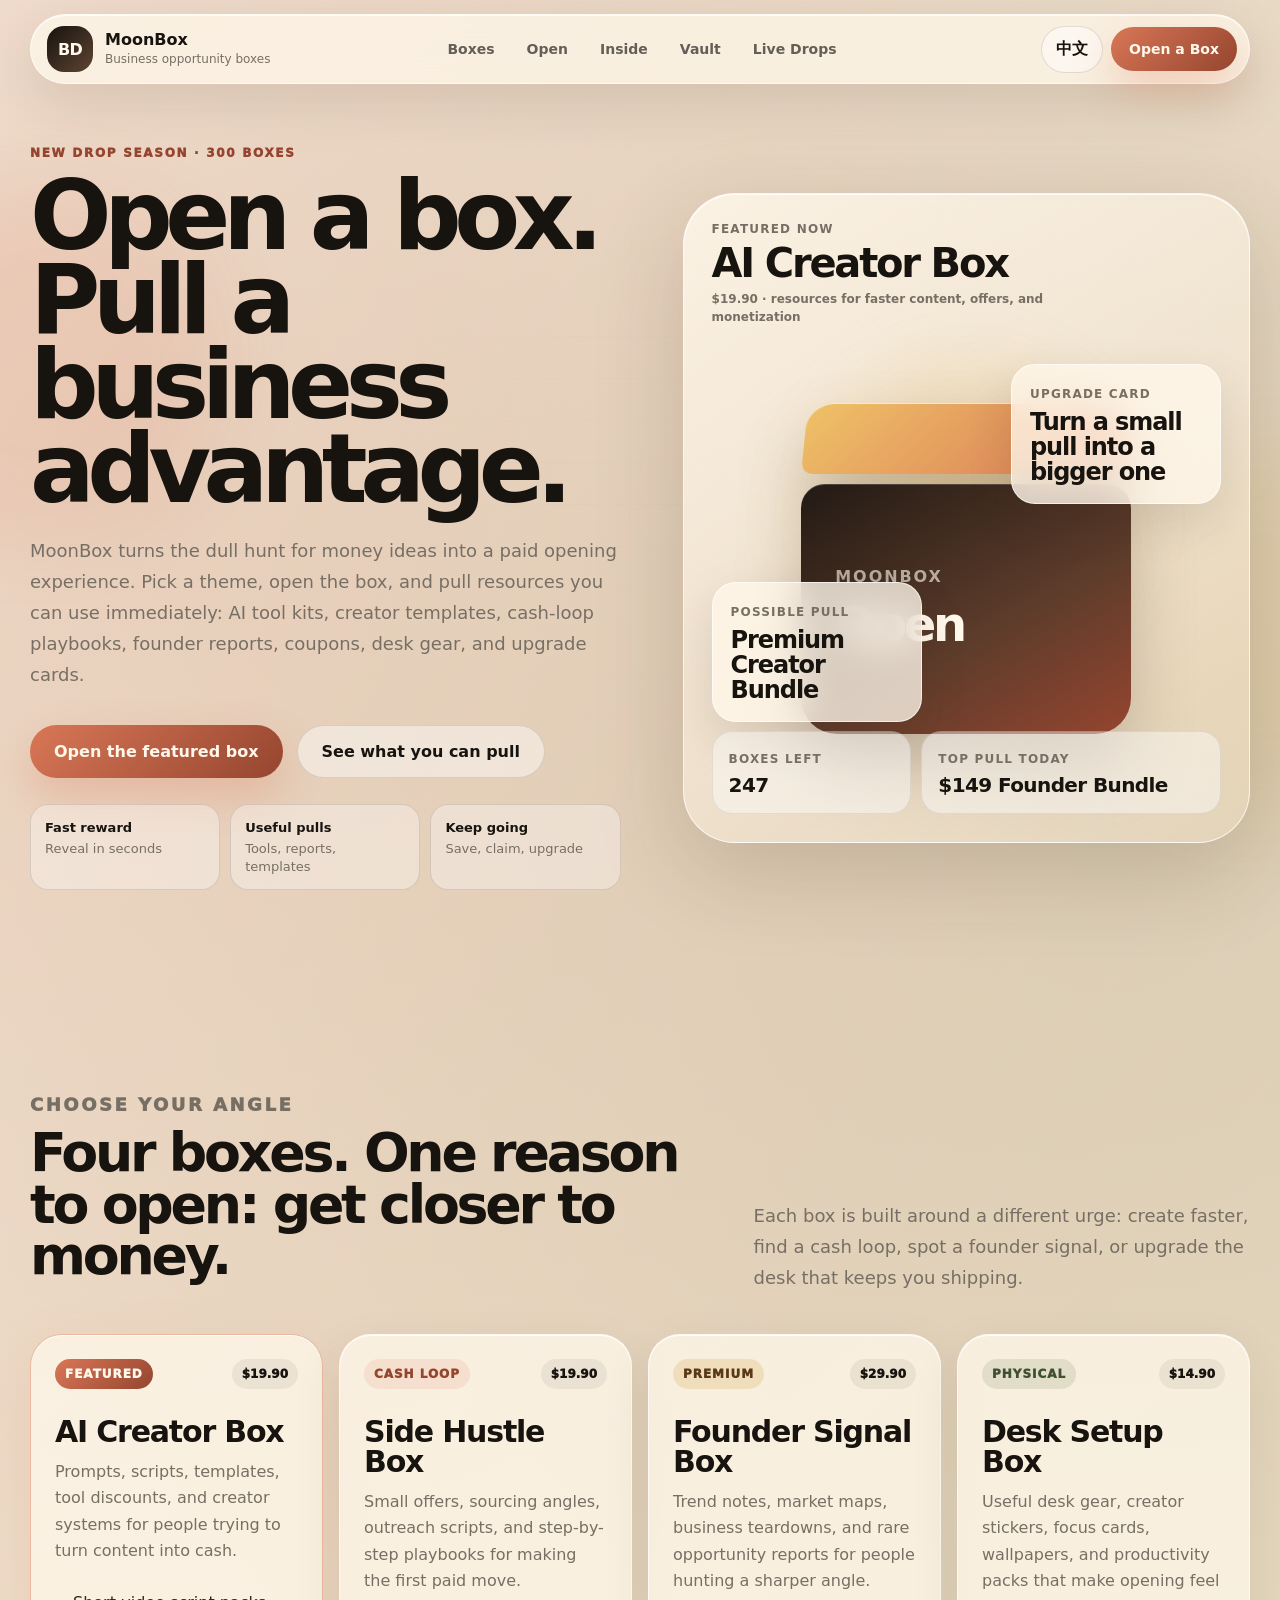
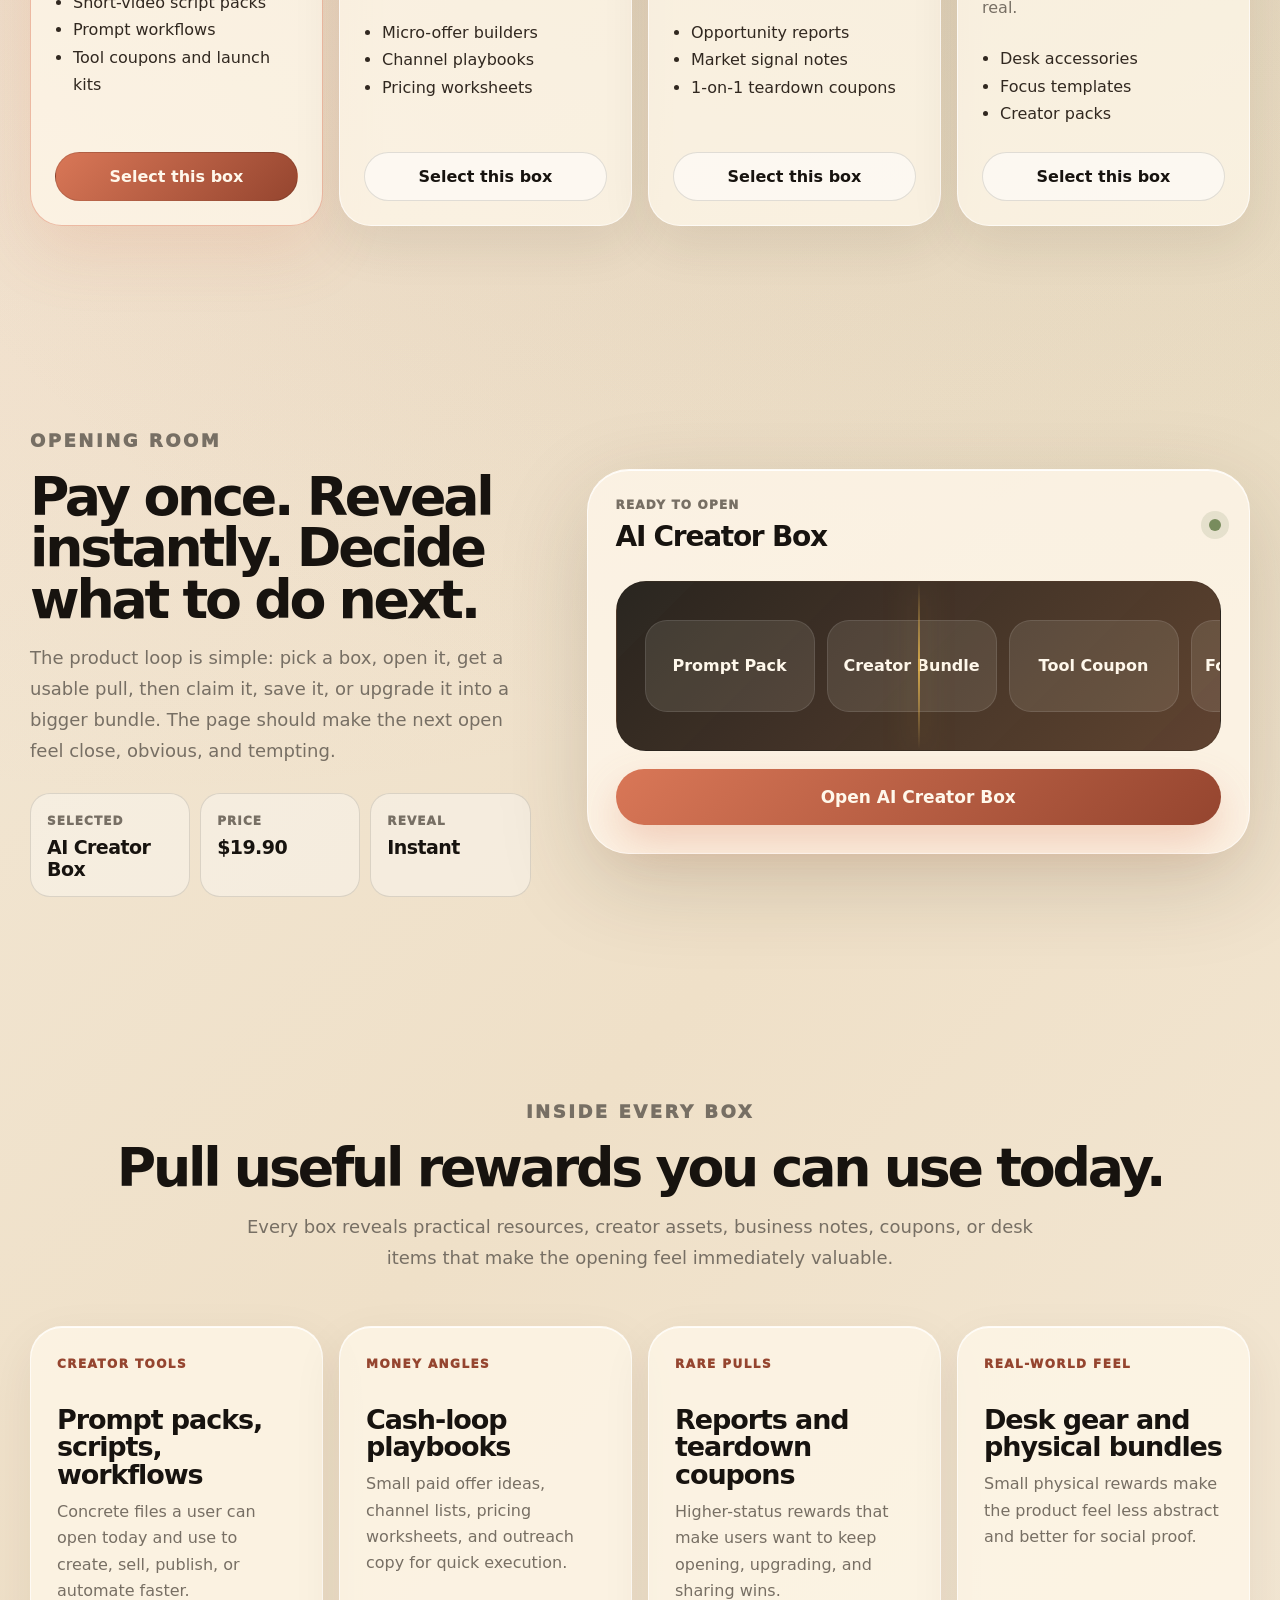
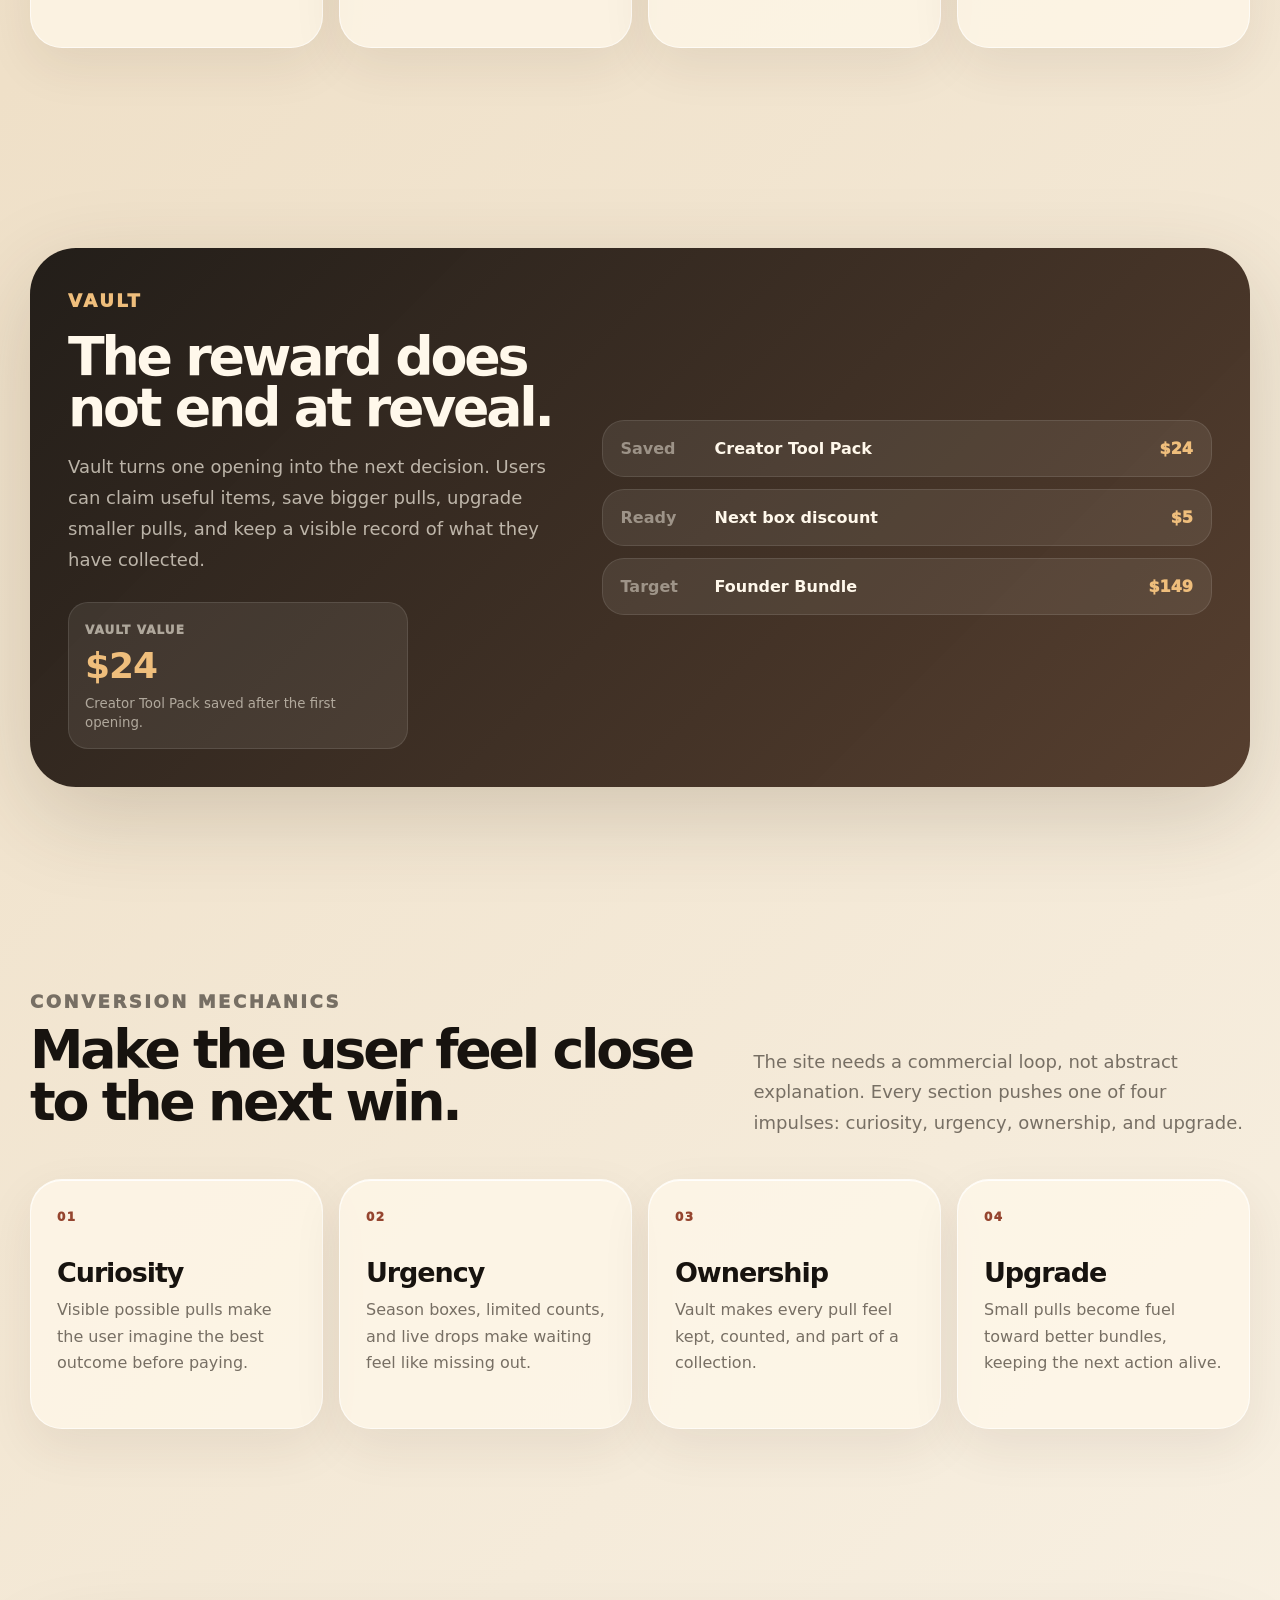
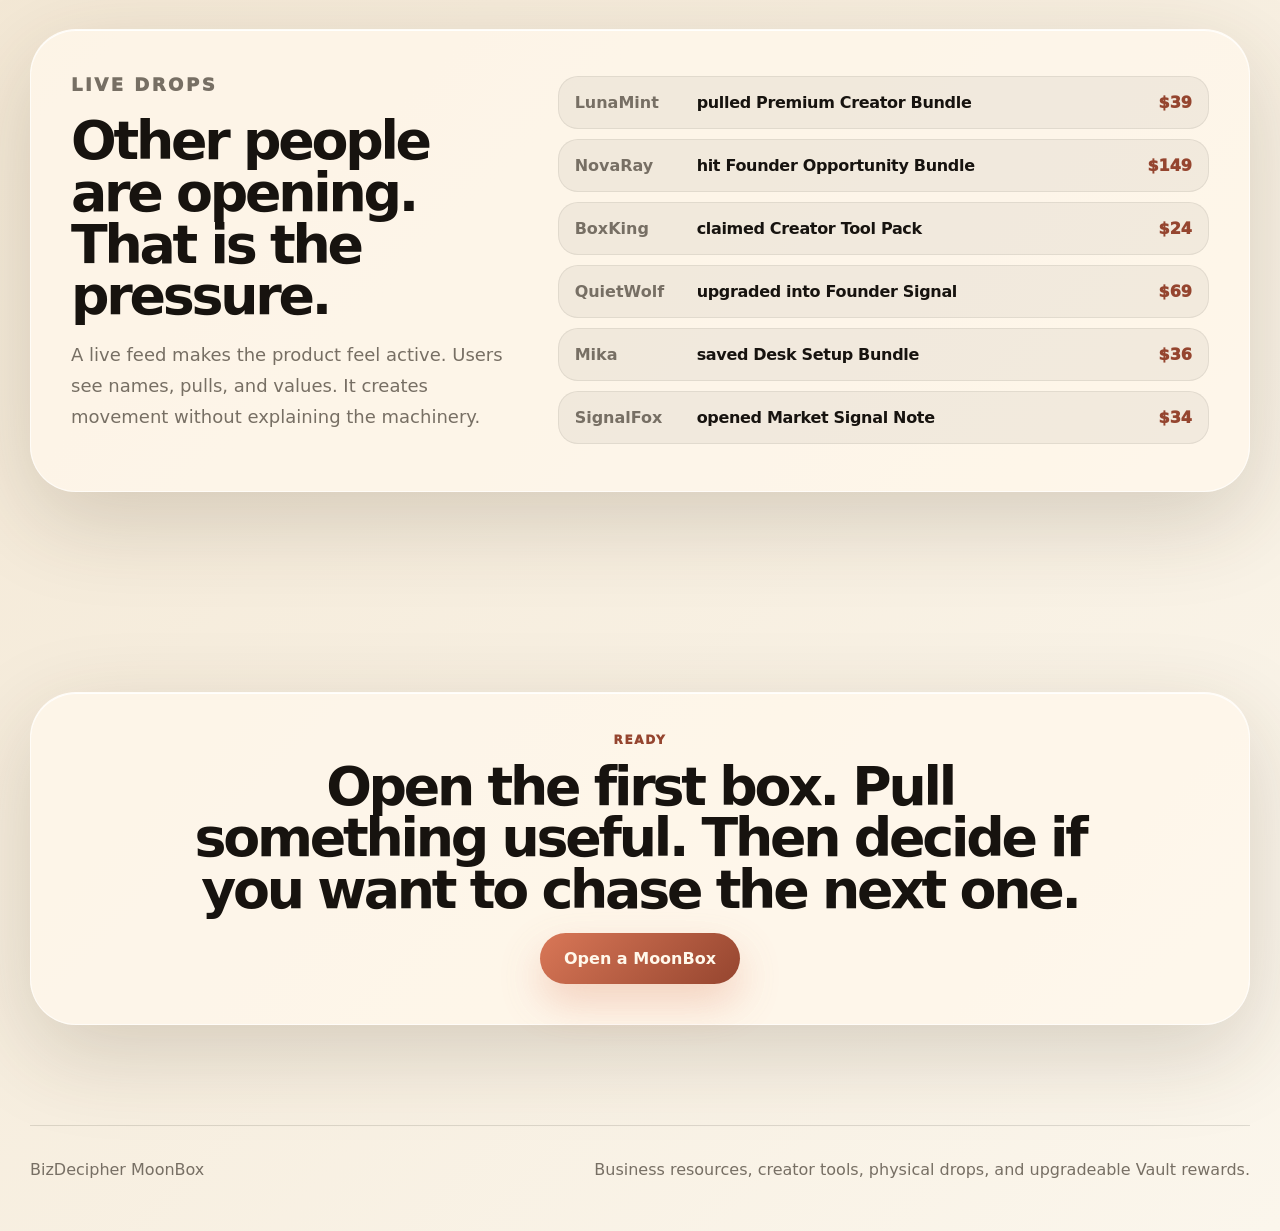
==== commit 5cec3aef: "Add bilingual MoonBox site toggle" ====
--- a/index.html
+++ b/index.html
@@ -27,7 +27,10 @@
       <a href="#vault">Vault</a>
       <a href="#drops">Live Drops</a>
     </nav>
-    <a class="header-cta" href="#open">Open a Box</a>
+    <div class="header-actions">
+      <button class="language-toggle" id="languageToggle" type="button" aria-label="Switch site language">中文</button>
+      <a class="header-cta" href="#open">Open a Box</a>
+    </div>
   </header>
 
   <main id="top">
@@ -202,9 +205,9 @@
 
     <section class="section-shell inside-section" id="inside">
       <div class="section-heading">
-        <p class="eyebrow">What users actually understand</p>
-        <h2>Show the prizes. Not the internal rules.</h2>
-        <p>Users should see what they might get and why it feels useful. The rule layer stays behind details and support pages.</p>
+        <p class="eyebrow">Inside every box</p>
+        <h2>Pull useful rewards you can use today.</h2>
+        <p>Every box reveals practical resources, creator assets, business notes, coupons, or desk items that make the opening feel immediately valuable.</p>
       </div>
       <div class="inside-grid">
         <article>
--- a/css/styles.css
+++ b/css/styles.css
@@ -102,7 +102,25 @@
   transition: background .22s var(--ease), color .22s var(--ease), transform .22s var(--ease);
 }
 .nav-links a:hover { color: var(--ink); background: rgba(23,19,15,.06); transform: translateY(-1px); }
-.header-cta { justify-self: end; }
+.header-actions {
+  justify-self: end;
+  display: inline-flex;
+  align-items: center;
+  gap: 8px;
+}
+.language-toggle {
+  min-width: 62px;
+  padding: 12px 14px;
+  border: 1px solid var(--line);
+  border-radius: 999px;
+  color: var(--ink);
+  background: rgba(255,255,255,.48);
+  cursor: pointer;
+  font-weight: 950;
+  transition: transform .25s var(--ease), background .25s var(--ease), border-color .25s var(--ease);
+}
+.language-toggle:hover { transform: translateY(-2px); background: rgba(255,255,255,.72); border-color: rgba(217,119,87,.34); }
+.language-toggle:active { transform: scale(.98); }
 
 .header-cta, .primary-btn, .secondary-btn, .select-box-btn, .open-btn, .result-actions button {
   border: 0;
@@ -126,6 +144,7 @@
 .header-cta:hover, .primary-btn:hover, .secondary-btn:hover, .select-box-btn:hover, .open-btn:hover, .result-actions button:hover { transform: translateY(-2px); }
 .header-cta:active, .primary-btn:active, .secondary-btn:active, .select-box-btn:active, .open-btn:active, .result-actions button:active { transform: scale(.98); }
 button:focus-visible, a:focus-visible { outline: 3px solid rgba(217,119,87,.34); outline-offset: 3px; }
+.language-toggle:focus-visible { outline: 3px solid rgba(217,119,87,.34); outline-offset: 3px; }
 
 .section-shell {
   position: relative;
@@ -532,7 +551,8 @@
   .section-shell { width: min(100% - 24px, 1220px); padding: 72px 0; }
   .site-header { width: calc(100% - 20px); top: 10px; }
   .brand-copy small { display: none; }
-  .header-cta { padding: 12px 14px; }
+  .header-actions { gap: 6px; }
+  .language-toggle, .header-cta { padding: 12px 14px; }
   h1 { font-size: 52px; }
   h2 { font-size: 38px; }
   .hero { gap: 34px; padding-top: 40px; }
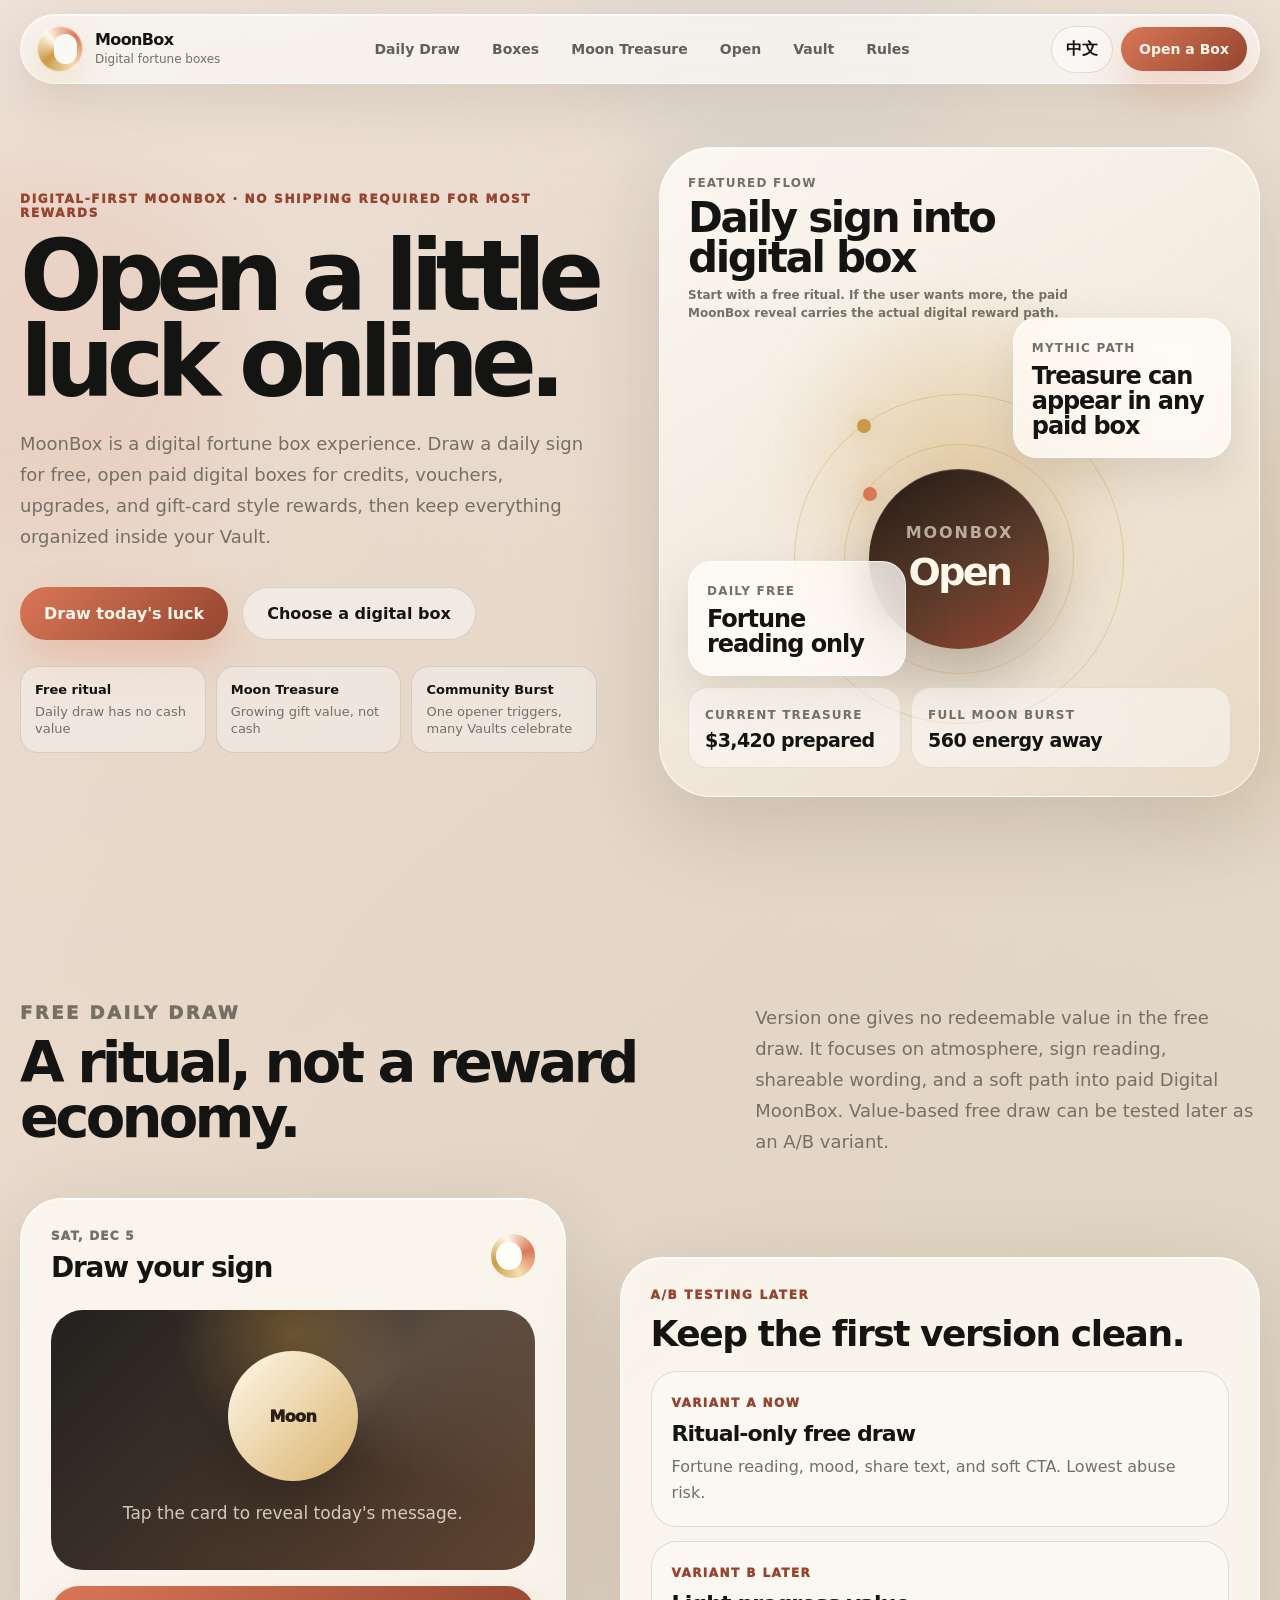
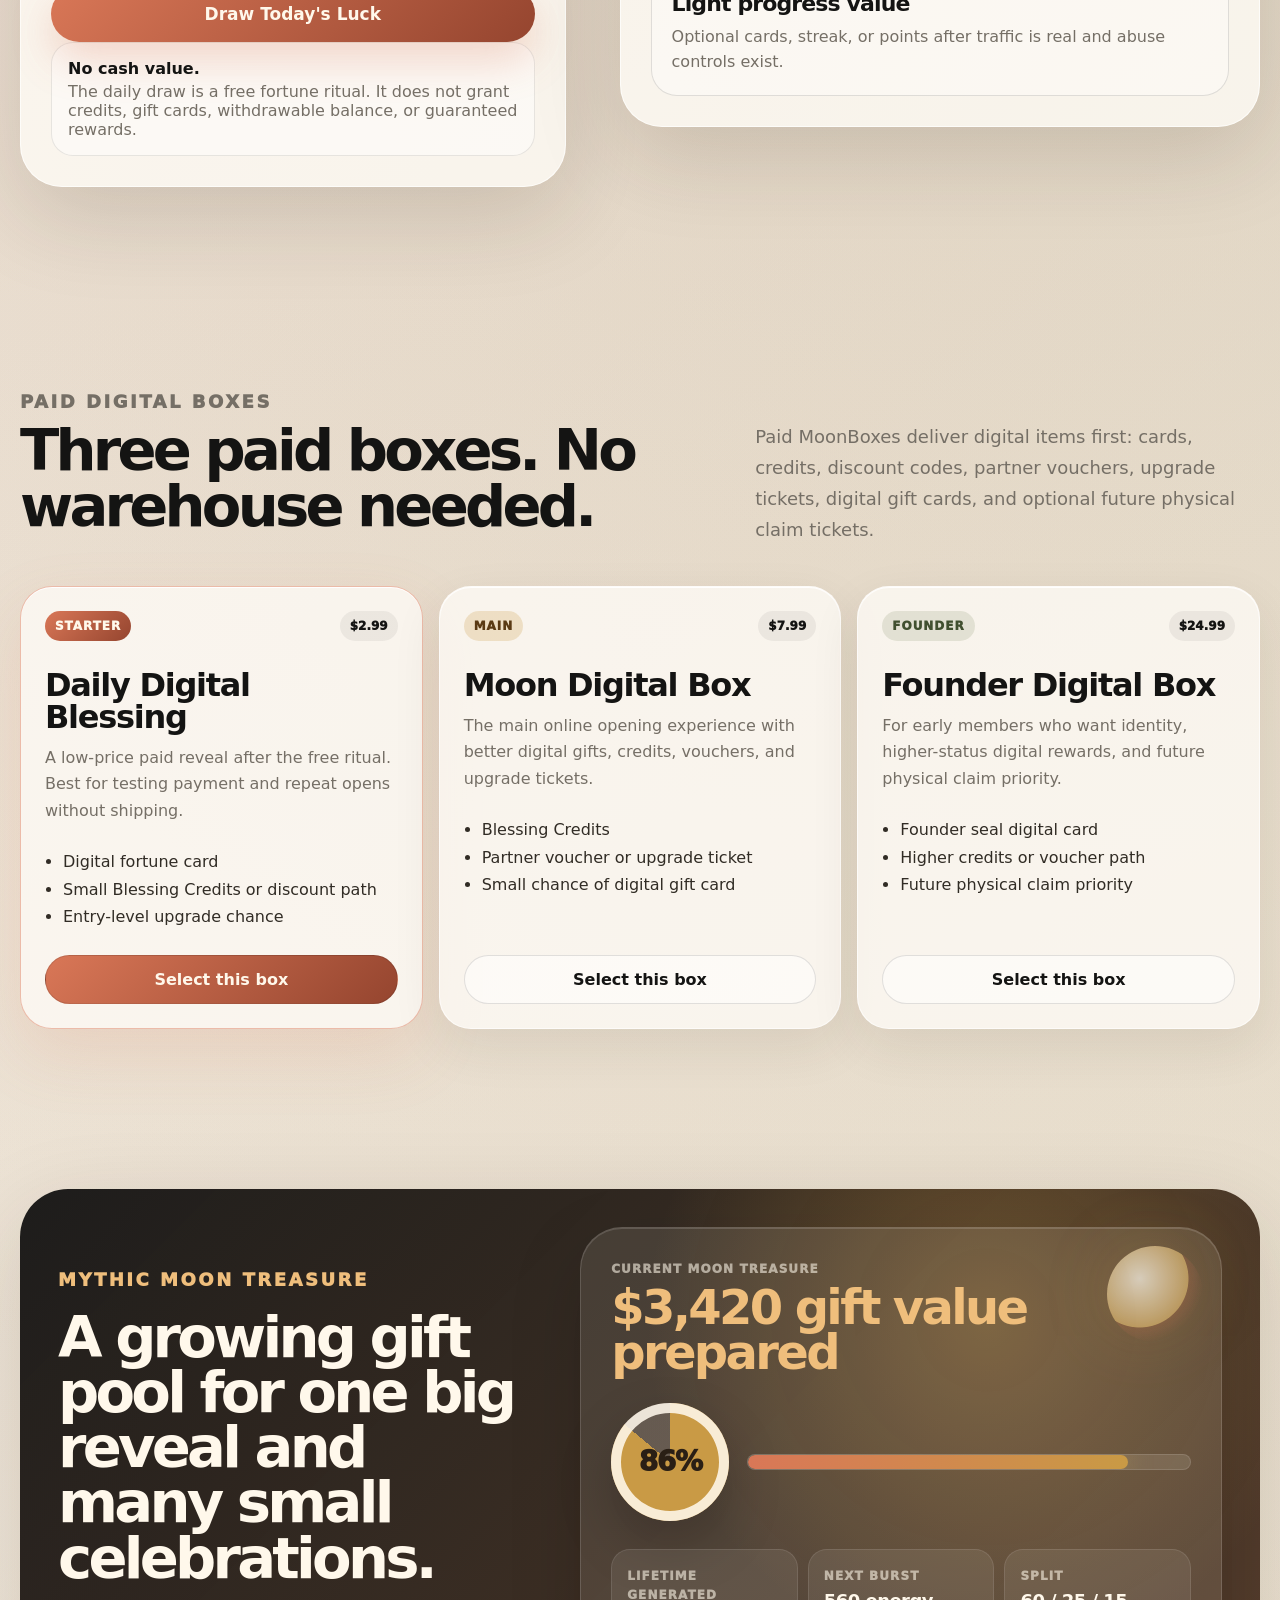
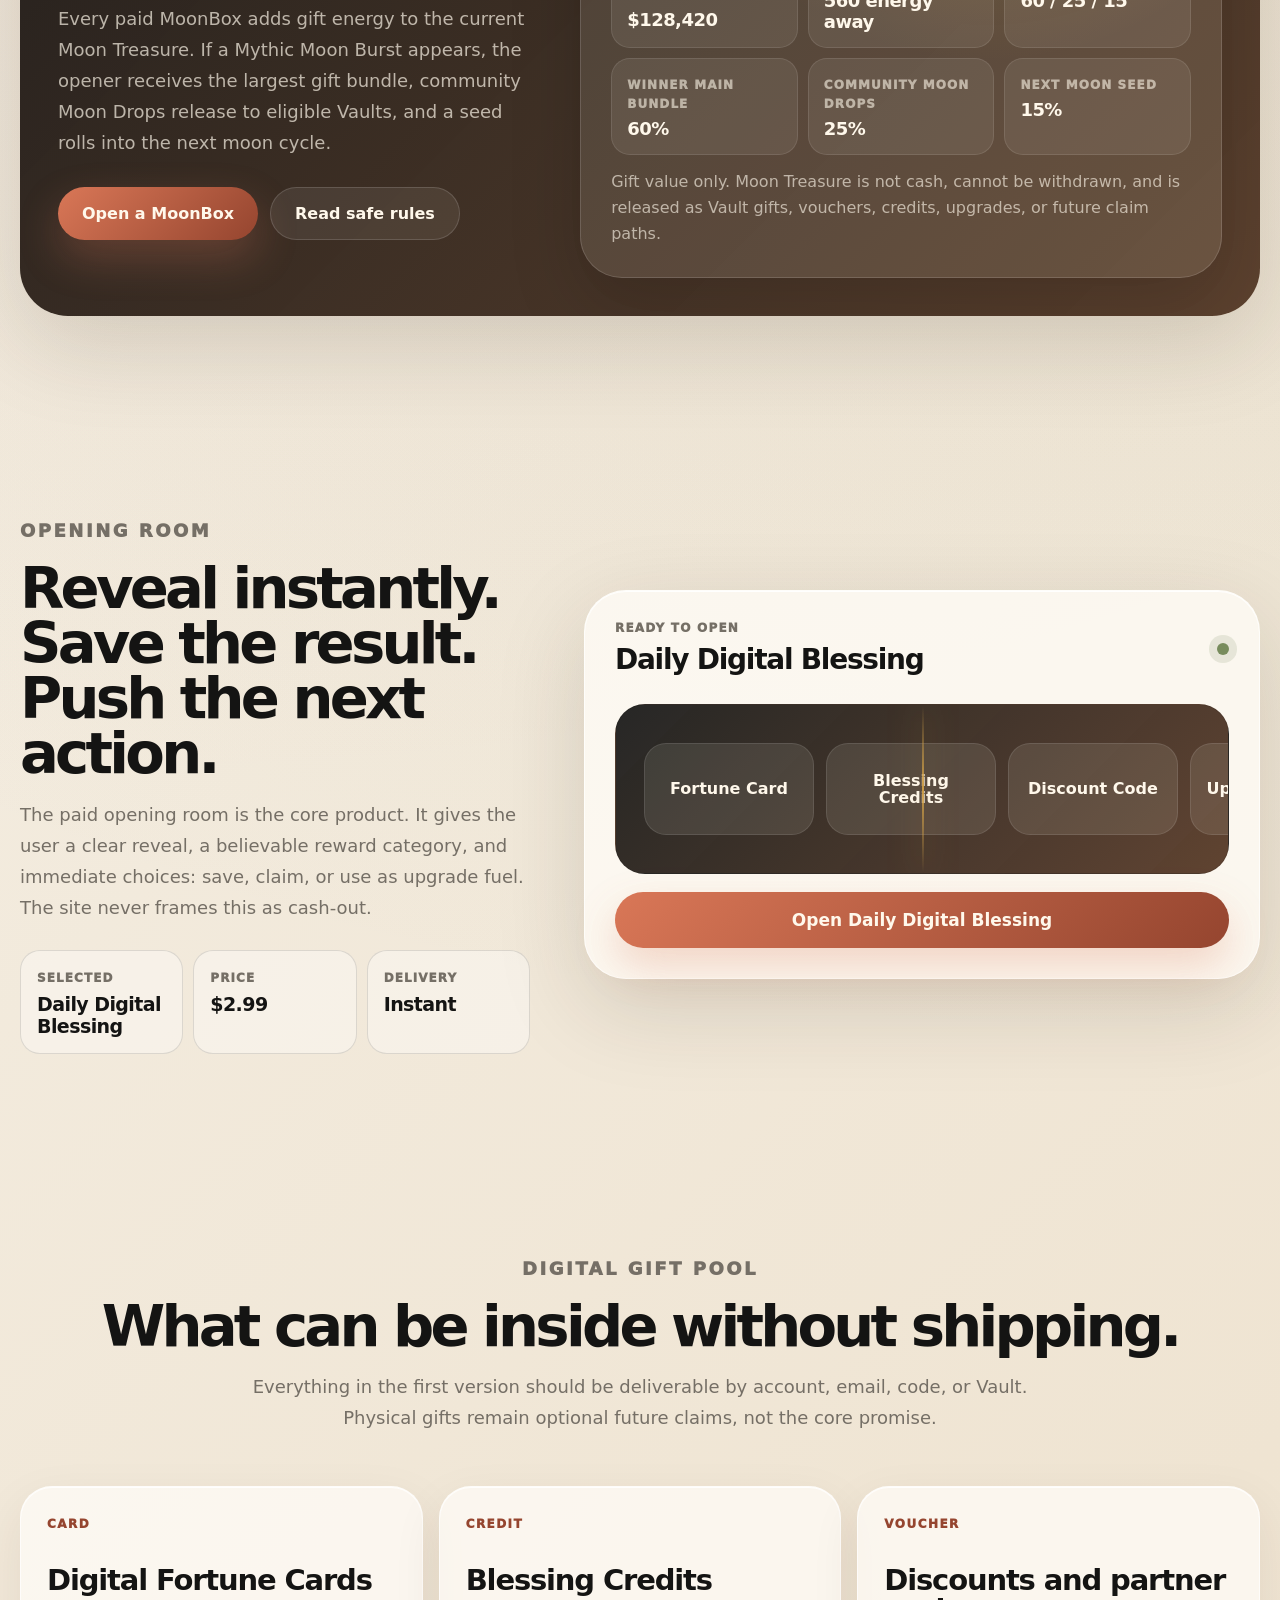
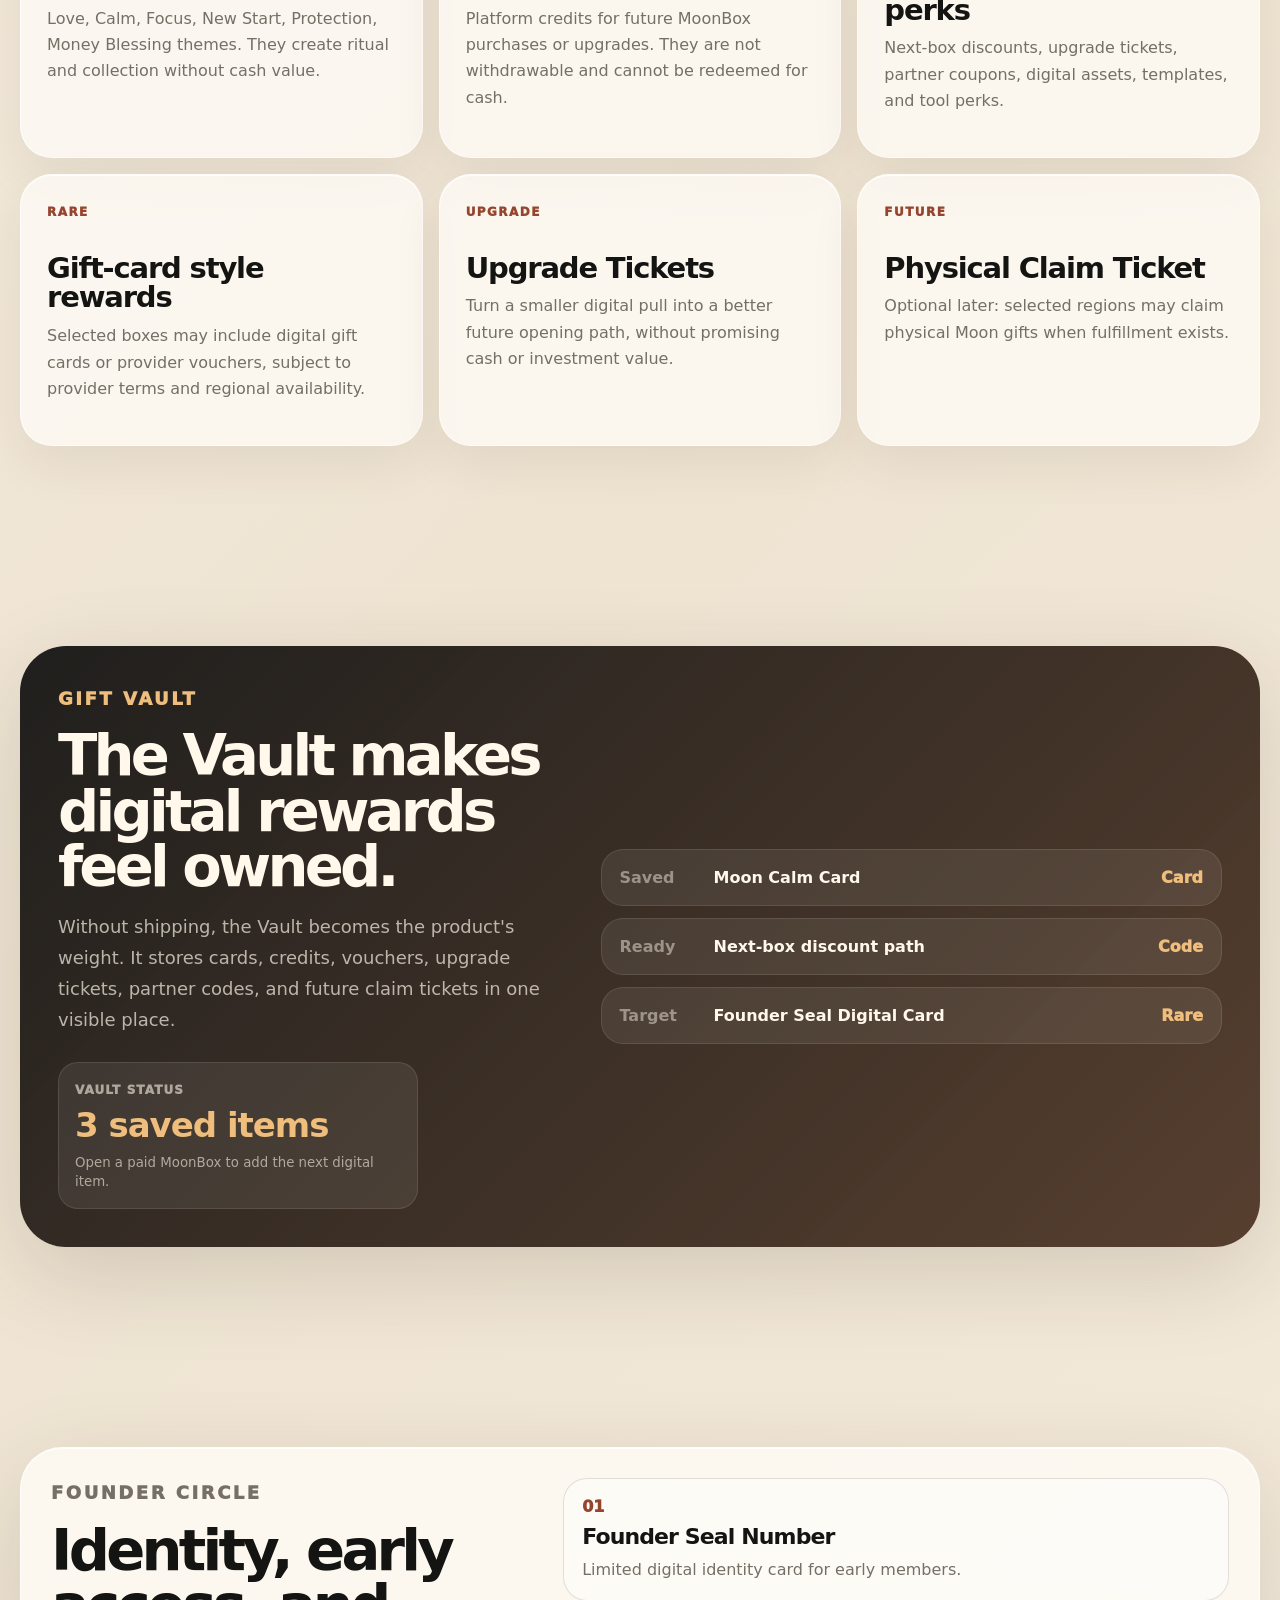
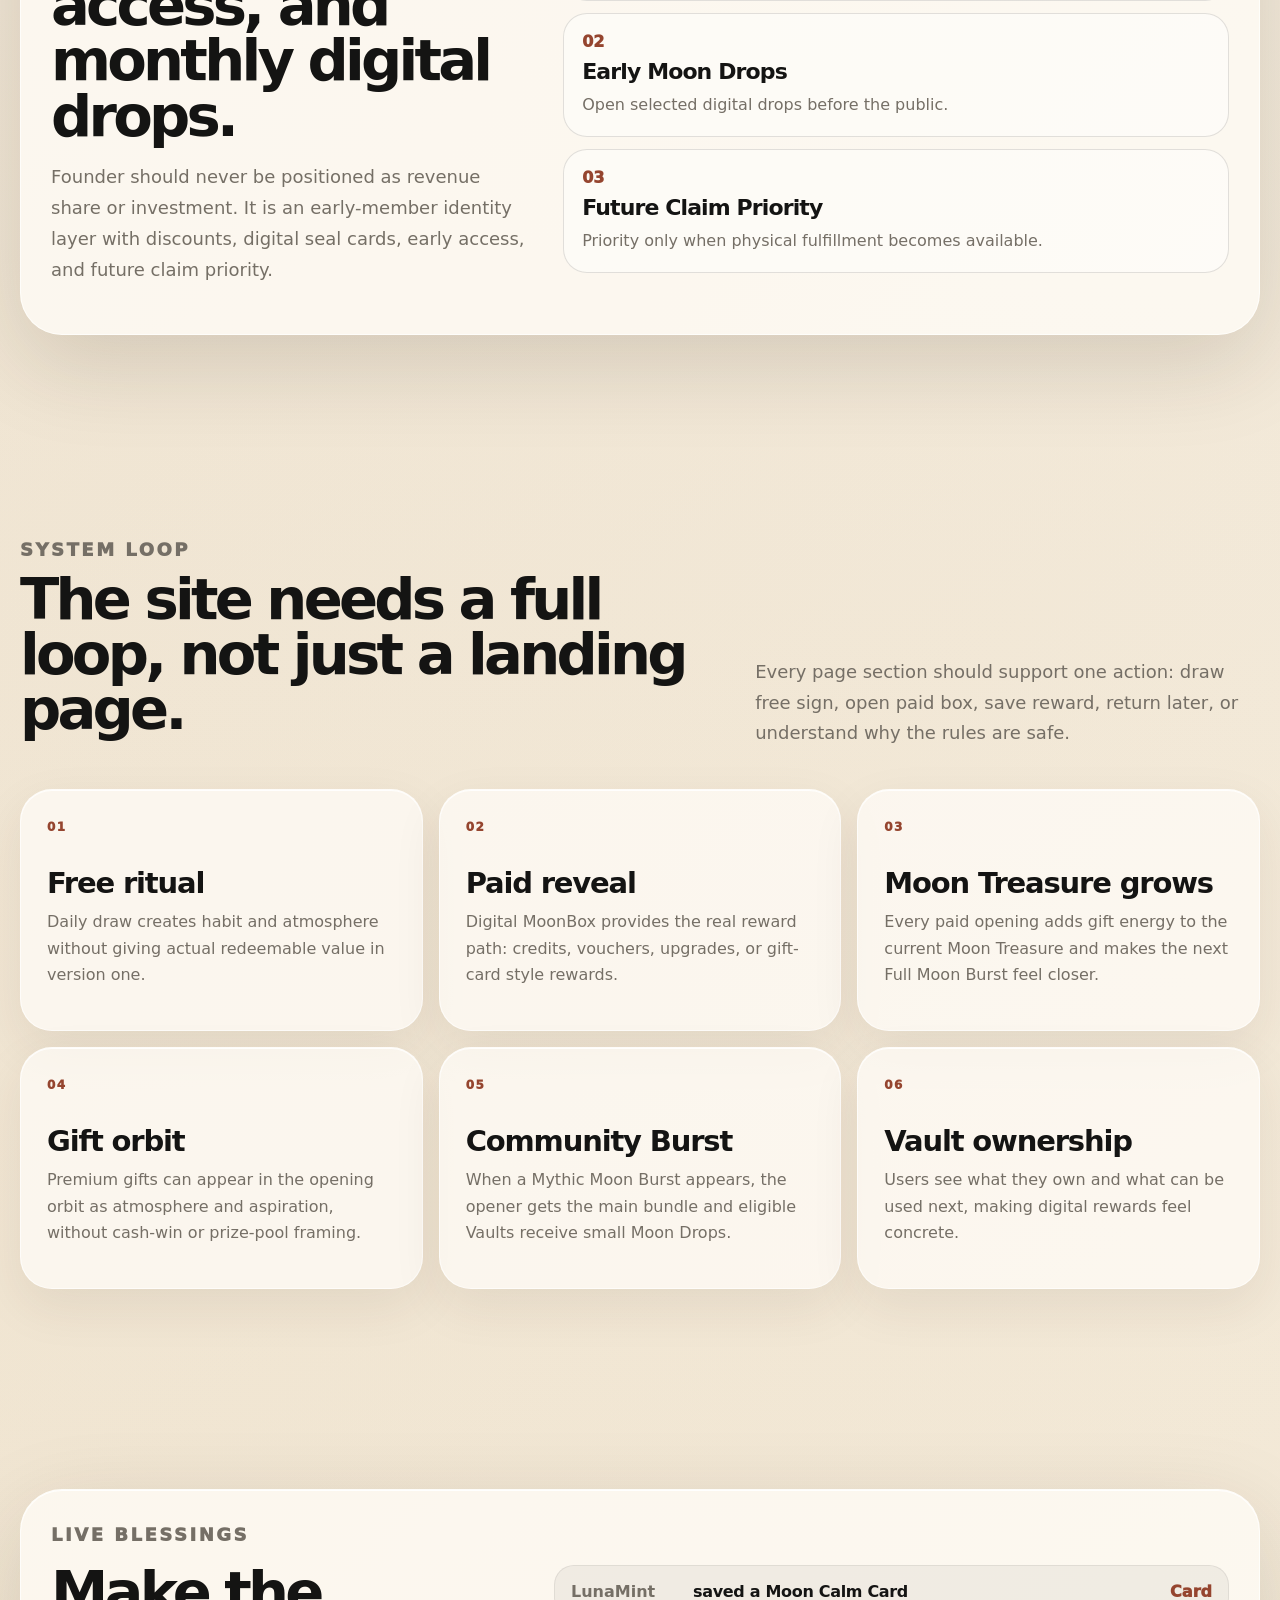
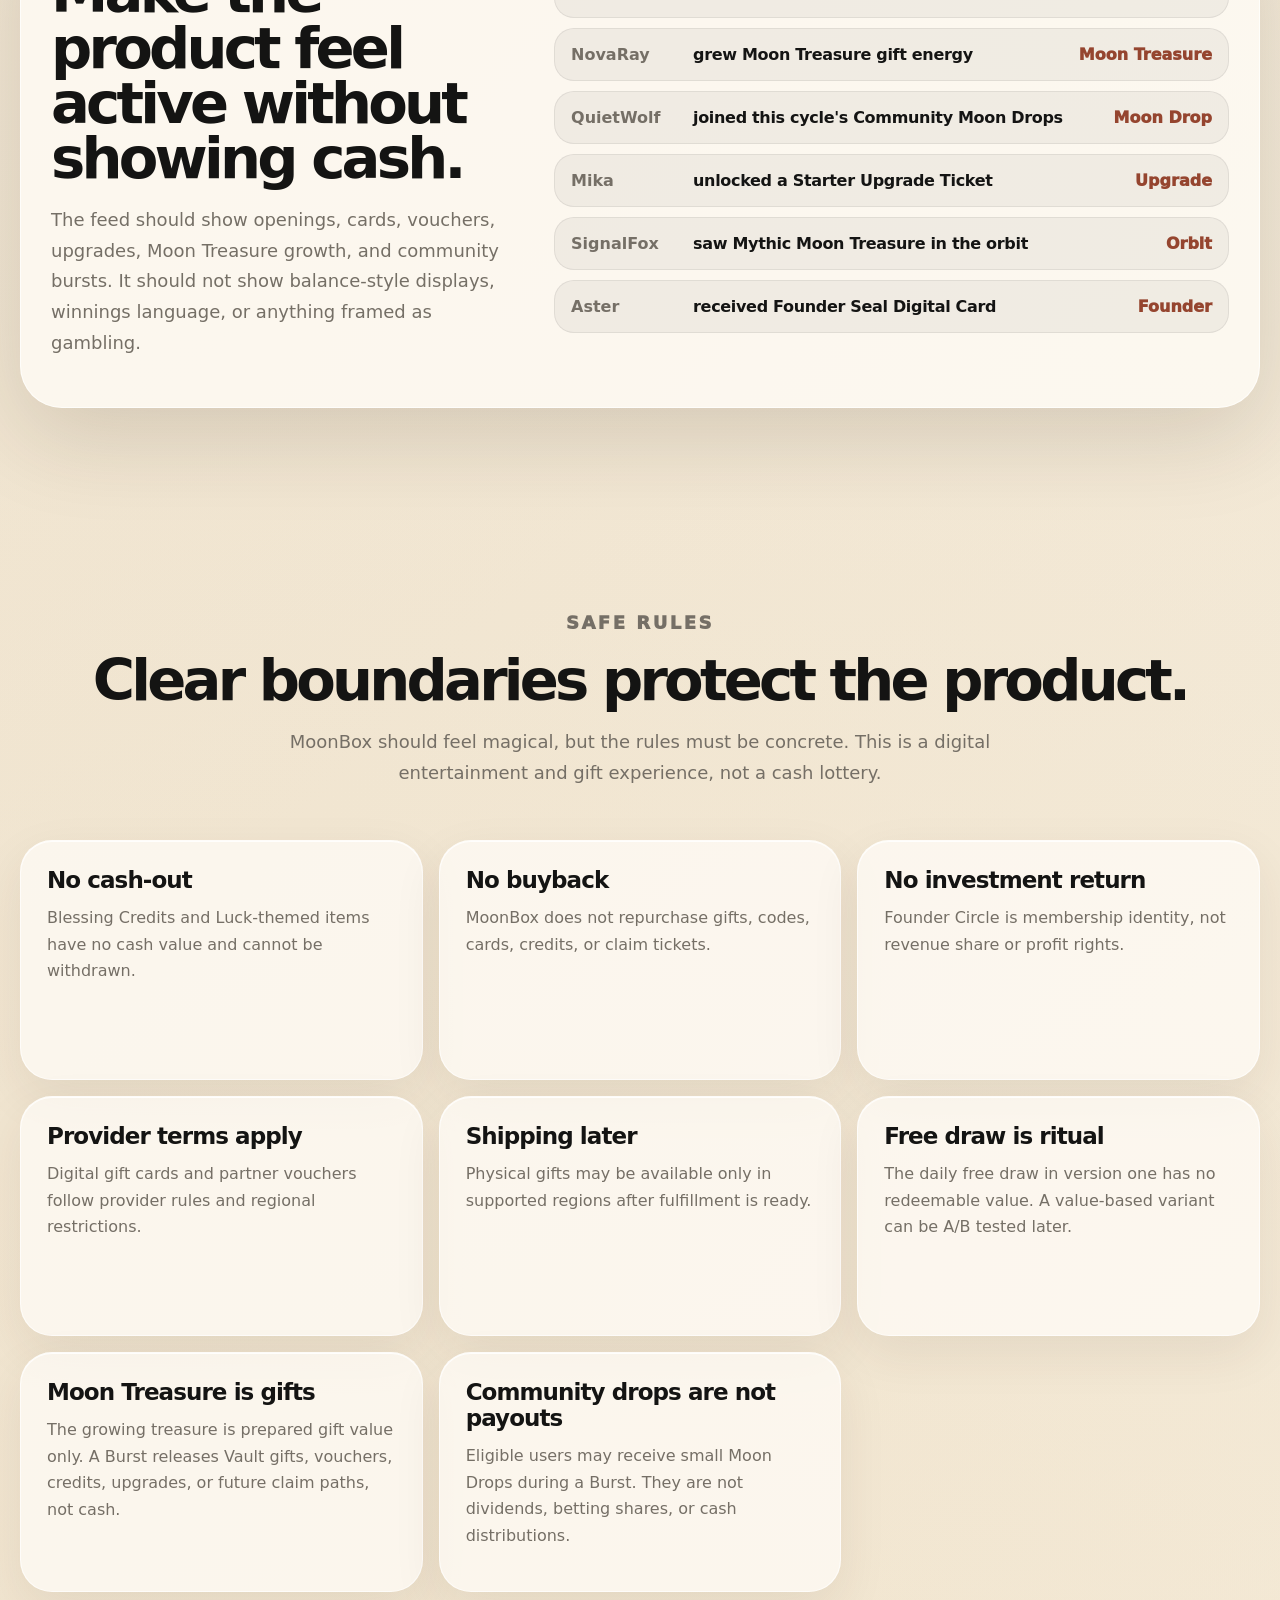
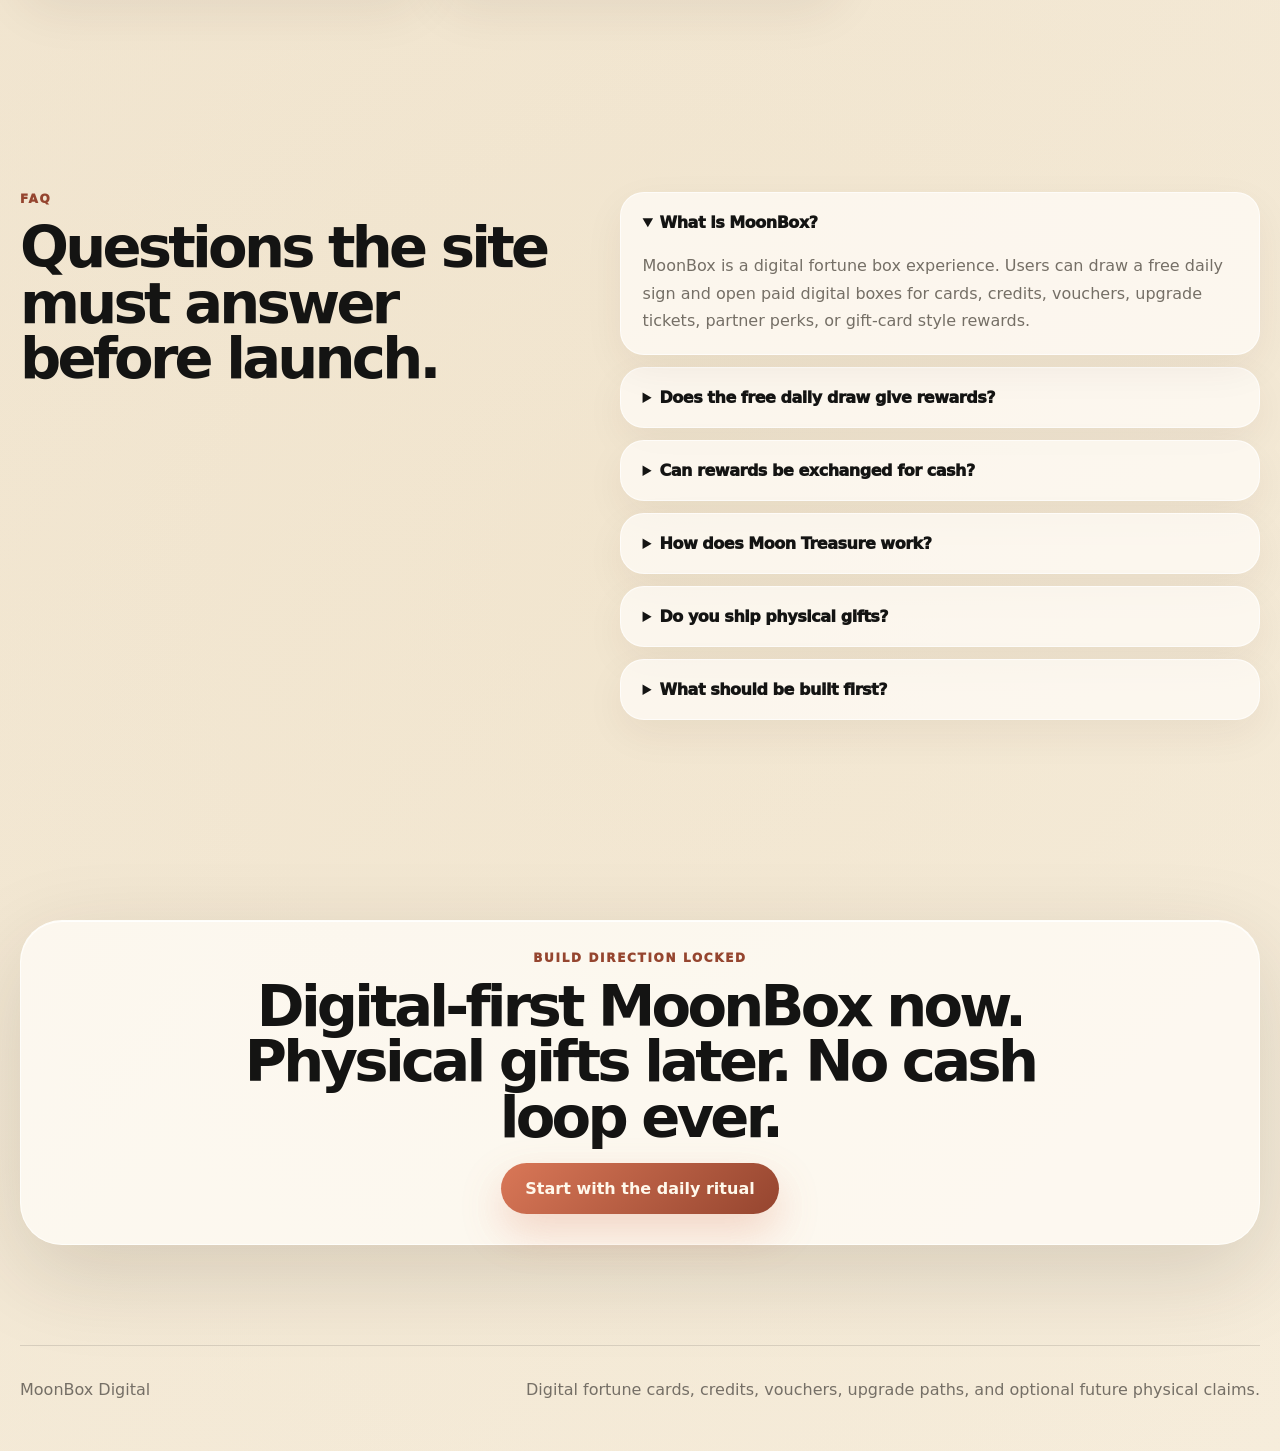
==== commit 9181f0ed: "Add Moon Treasure prototype mechanics" ====
--- a/index.html
+++ b/index.html
@@ -3,150 +3,219 @@
 <head>
   <meta charset="utf-8" />
   <meta name="viewport" content="width=device-width, initial-scale=1" />
-  <title>BizDecipher MoonBox | Open Business Opportunity Boxes</title>
-  <meta name="description" content="Open BizDecipher MoonBox for AI creator kits, cash-loop playbooks, founder reports, tool coupons, desk drops, and upgradeable Vault rewards." />
+  <title>MoonBox | Digital Fortune Boxes</title>
+  <meta name="description" content="Open a digital MoonBox for a fortune card, credits, vouchers, gift upgrades, and a Vault-based online opening experience. No cash-out, no buyback, no investment returns." />
+  <link rel="icon" href="data:image/svg+xml,%3Csvg xmlns='http://www.w3.org/2000/svg' viewBox='0 0 64 64'%3E%3Crect width='64' height='64' rx='18' fill='%23141413'/%3E%3Ccircle cx='36' cy='30' r='18' fill='%23c99a45'/%3E%3Ccircle cx='42' cy='26' r='18' fill='%23141413'/%3E%3C/svg%3E" />
   <link rel="stylesheet" href="./css/styles.css" />
 </head>
 <body>
   <div class="grain" aria-hidden="true"></div>
   <div class="ambient ambient-a" aria-hidden="true"></div>
   <div class="ambient ambient-b" aria-hidden="true"></div>
+  <div class="ambient ambient-c" aria-hidden="true"></div>
 
   <header class="site-header">
-    <a class="brand" href="#top" aria-label="BizDecipher MoonBox home">
-      <span class="brand-mark">BD</span>
+    <a class="brand" href="#top" aria-label="MoonBox home">
+      <span class="brand-mark" aria-hidden="true"><span></span></span>
       <span class="brand-copy">
         <strong>MoonBox</strong>
-        <small>Business opportunity boxes</small>
+        <small>Digital fortune boxes</small>
       </span>
     </a>
     <nav class="nav-links" aria-label="Primary navigation">
+      <a href="#daily">Daily Draw</a>
       <a href="#boxes">Boxes</a>
+      <a href="#treasure">Moon Treasure</a>
       <a href="#open">Open</a>
-      <a href="#inside">Inside</a>
       <a href="#vault">Vault</a>
-      <a href="#drops">Live Drops</a>
+      <a href="#rules">Rules</a>
     </nav>
     <div class="header-actions">
-      <button class="language-toggle" id="languageToggle" type="button" aria-label="Switch site language">中文</button>
+      <button class="language-toggle" id="languageToggle" type="button" aria-label="Switch language">中文</button>
       <a class="header-cta" href="#open">Open a Box</a>
     </div>
   </header>
 
   <main id="top">
     <section class="hero section-shell">
-      <div class="hero-copy">
-        <p class="eyebrow">New drop season · 300 boxes</p>
-        <h1>Open a box. Pull a business advantage.</h1>
-        <p class="hero-lead">MoonBox turns the dull hunt for money ideas into a paid opening experience. Pick a theme, open the box, and pull resources you can use immediately: AI tool kits, creator templates, cash-loop playbooks, founder reports, coupons, desk gear, and upgrade cards.</p>
+      <div class="hero-copy reveal-in">
+        <p class="eyebrow">Digital-first MoonBox · no shipping required for most rewards</p>
+        <h1>Open a little luck online.</h1>
+        <p class="hero-lead">MoonBox is a digital fortune box experience. Draw a daily sign for free, open paid digital boxes for credits, vouchers, upgrades, and gift-card style rewards, then keep everything organized inside your Vault.</p>
         <div class="hero-actions">
-          <a class="primary-btn" href="#open">Open the featured box</a>
-          <a class="secondary-btn" href="#inside">See what you can pull</a>
+          <a class="primary-btn" href="#daily">Draw today's luck</a>
+          <a class="secondary-btn" href="#boxes">Choose a digital box</a>
         </div>
         <div class="signal-strip" aria-label="Product signals">
-          <span><strong>Fast reward</strong> Reveal in seconds</span>
-          <span><strong>Useful pulls</strong> Tools, reports, templates</span>
-          <span><strong>Keep going</strong> Save, claim, upgrade</span>
-        </div>
-      </div>
-
-      <div class="hero-machine" aria-label="Featured MoonBox machine">
+          <span><strong>Free ritual</strong> Daily draw has no cash value</span>
+          <span><strong>Moon Treasure</strong> Growing gift value, not cash</span>
+          <span><strong>Community Burst</strong> One opener triggers, many Vaults celebrate</span>
+        </div>
+      </div>
+
+      <div class="hero-machine reveal-in" aria-label="MoonBox opening machine">
         <div class="machine-top">
-          <span>Featured now</span>
-          <strong>AI Creator Box</strong>
-          <small>$19.90 · resources for faster content, offers, and monetization</small>
-        </div>
-        <div class="box-visual" aria-hidden="true">
-          <div class="box-lid"></div>
-          <div class="box-body">
-            <span>MoonBox</span>
-            <strong>Open</strong>
-          </div>
+          <span>Featured flow</span>
+          <strong>Daily sign into digital box</strong>
+          <small>Start with a free ritual. If the user wants more, the paid MoonBox reveal carries the actual digital reward path.</small>
+        </div>
+        <div class="orbital-stage" aria-hidden="true">
+          <div class="orbit orbit-one"></div>
+          <div class="orbit orbit-two"></div>
+          <div class="moon-core"><span>MoonBox</span><strong>Open</strong></div>
         </div>
         <div class="floating-ticket ticket-left">
-          <span>Possible pull</span>
-          <strong>Premium Creator Bundle</strong>
+          <span>Daily free</span>
+          <strong>Fortune reading only</strong>
         </div>
         <div class="floating-ticket ticket-right">
-          <span>Upgrade card</span>
-          <strong>Turn a small pull into a bigger one</strong>
+          <span>Mythic path</span>
+          <strong>Treasure can appear in any paid box</strong>
         </div>
         <div class="machine-footer">
-          <div><span>Boxes left</span><strong id="boxesLeft">247</strong></div>
-          <div><span>Top pull today</span><strong>$149 Founder Bundle</strong></div>
-        </div>
-      </div>
-    </section>
-
-    <section class="section-shell market-section" id="boxes">
+          <div><span>Current treasure</span><strong id="heroCurrentTreasure">$3,420 prepared</strong></div>
+          <div><span>Full Moon Burst</span><strong id="heroBurstDistance">216 energy away</strong></div>
+        </div>
+      </div>
+    </section>
+
+    <section class="section-shell daily-section" id="daily">
       <div class="section-heading split-heading">
         <div>
-          <p class="eyebrow">Choose your angle</p>
-          <h2>Four boxes. One reason to open: get closer to money.</h2>
-        </div>
-        <p>Each box is built around a different urge: create faster, find a cash loop, spot a founder signal, or upgrade the desk that keeps you shipping.</p>
-      </div>
-
-      <div class="box-grid" aria-label="MoonBox marketplace">
-        <article class="box-card selected" data-box-card="creator">
+          <p class="eyebrow">Free daily draw</p>
+          <h2>A ritual, not a reward economy.</h2>
+        </div>
+        <p>Version one gives no redeemable value in the free draw. It focuses on atmosphere, sign reading, shareable wording, and a soft path into paid Digital MoonBox. Value-based free draw can be tested later as an A/B variant.</p>
+      </div>
+
+      <div class="daily-layout">
+        <div class="daily-card" aria-live="polite">
+          <div class="daily-card-top">
+            <div>
+              <span id="dailyDate">Today</span>
+              <strong id="dailyTitle">Draw your sign</strong>
+            </div>
+            <div class="daily-moon" aria-hidden="true"></div>
+          </div>
+          <div class="sign-window" id="signWindow">
+            <div class="sign-symbol" id="signSymbol">Moon</div>
+            <p id="signText">Tap the card to reveal today's message.</p>
+          </div>
+          <button class="open-btn" id="dailyDrawButton" type="button">Draw Today's Luck</button>
+          <div class="daily-note">
+            <strong>No cash value.</strong>
+            <span>The daily draw is a free fortune ritual. It does not grant credits, gift cards, withdrawable balance, or guaranteed rewards.</span>
+          </div>
+        </div>
+
+        <div class="ab-panel">
+          <p class="eyebrow">A/B testing later</p>
+          <h3>Keep the first version clean.</h3>
+          <div class="ab-grid">
+            <article>
+              <span>Variant A now</span>
+              <strong>Ritual-only free draw</strong>
+              <p>Fortune reading, mood, share text, and soft CTA. Lowest abuse risk.</p>
+            </article>
+            <article>
+              <span>Variant B later</span>
+              <strong>Light progress value</strong>
+              <p>Optional cards, streak, or points after traffic is real and abuse controls exist.</p>
+            </article>
+          </div>
+        </div>
+      </div>
+    </section>
+
+    <section class="section-shell boxes-section" id="boxes">
+      <div class="section-heading split-heading">
+        <div>
+          <p class="eyebrow">Paid digital boxes</p>
+          <h2>Three paid boxes. No warehouse needed.</h2>
+        </div>
+        <p>Paid MoonBoxes deliver digital items first: cards, credits, discount codes, partner vouchers, upgrade tickets, digital gift cards, and optional future physical claim tickets.</p>
+      </div>
+
+      <div class="box-grid" aria-label="Digital MoonBox offers">
+        <article class="box-card selected" data-box-card="starter">
           <div class="box-card-top">
-            <span class="tag hot">Featured</span>
-            <span class="price">$19.90</span>
-          </div>
-          <h3>AI Creator Box</h3>
-          <p>Prompts, scripts, templates, tool discounts, and creator systems for people trying to turn content into cash.</p>
+            <span class="tag hot">Starter</span>
+            <span class="price">$2.99</span>
+          </div>
+          <h3>Daily Digital Blessing</h3>
+          <p>A low-price paid reveal after the free ritual. Best for testing payment and repeat opens without shipping.</p>
           <ul>
-            <li>Short-video script packs</li>
-            <li>Prompt workflows</li>
-            <li>Tool coupons and launch kits</li>
+            <li>Digital fortune card</li>
+            <li>Small Blessing Credits or discount path</li>
+            <li>Entry-level upgrade chance</li>
           </ul>
-          <button class="select-box-btn" type="button" data-select-box="creator">Select this box</button>
+          <button class="select-box-btn" type="button" data-select-box="starter">Select this box</button>
         </article>
 
-        <article class="box-card" data-box-card="hustle">
+        <article class="box-card" data-box-card="moon">
           <div class="box-card-top">
-            <span class="tag">Cash loop</span>
-            <span class="price">$19.90</span>
-          </div>
-          <h3>Side Hustle Box</h3>
-          <p>Small offers, sourcing angles, outreach scripts, and step-by-step playbooks for making the first paid move.</p>
+            <span class="tag premium">Main</span>
+            <span class="price">$7.99</span>
+          </div>
+          <h3>Moon Digital Box</h3>
+          <p>The main online opening experience with better digital gifts, credits, vouchers, and upgrade tickets.</p>
           <ul>
-            <li>Micro-offer builders</li>
-            <li>Channel playbooks</li>
-            <li>Pricing worksheets</li>
+            <li>Blessing Credits</li>
+            <li>Partner voucher or upgrade ticket</li>
+            <li>Small chance of digital gift card</li>
           </ul>
-          <button class="select-box-btn" type="button" data-select-box="hustle">Select this box</button>
+          <button class="select-box-btn" type="button" data-select-box="moon">Select this box</button>
         </article>
 
         <article class="box-card" data-box-card="founder">
           <div class="box-card-top">
-            <span class="tag premium">Premium</span>
-            <span class="price">$29.90</span>
-          </div>
-          <h3>Founder Signal Box</h3>
-          <p>Trend notes, market maps, business teardowns, and rare opportunity reports for people hunting a sharper angle.</p>
+            <span class="tag founder">Founder</span>
+            <span class="price">$24.99</span>
+          </div>
+          <h3>Founder Digital Box</h3>
+          <p>For early members who want identity, higher-status digital rewards, and future physical claim priority.</p>
           <ul>
-            <li>Opportunity reports</li>
-            <li>Market signal notes</li>
-            <li>1-on-1 teardown coupons</li>
+            <li>Founder seal digital card</li>
+            <li>Higher credits or voucher path</li>
+            <li>Future physical claim priority</li>
           </ul>
           <button class="select-box-btn" type="button" data-select-box="founder">Select this box</button>
         </article>
-
-        <article class="box-card" data-box-card="desk">
-          <div class="box-card-top">
-            <span class="tag physical">Physical</span>
-            <span class="price">$14.90</span>
-          </div>
-          <h3>Desk Setup Box</h3>
-          <p>Useful desk gear, creator stickers, focus cards, wallpapers, and productivity packs that make opening feel real.</p>
-          <ul>
-            <li>Desk accessories</li>
-            <li>Focus templates</li>
-            <li>Creator packs</li>
-          </ul>
-          <button class="select-box-btn" type="button" data-select-box="desk">Select this box</button>
-        </article>
+      </div>
+    </section>
+
+    <section class="section-shell treasure-section" id="treasure">
+      <div class="treasure-panel">
+        <div class="treasure-copy">
+          <p class="eyebrow">Mythic Moon Treasure</p>
+          <h2>A growing gift pool for one big reveal and many small celebrations.</h2>
+          <p>Every paid MoonBox adds gift energy to the current Moon Treasure. If a Mythic Moon Burst appears, the opener receives the largest gift bundle, community Moon Drops release to eligible Vaults, and a seed rolls into the next moon cycle.</p>
+          <div class="treasure-actions">
+            <a class="primary-btn" href="#open">Open a MoonBox</a>
+            <a class="secondary-btn" href="#rules">Read safe rules</a>
+          </div>
+        </div>
+        <div class="treasure-card" aria-live="polite">
+          <div class="treasure-card-top">
+            <span>Current Moon Treasure</span>
+            <strong id="currentTreasureValue">$3,420 gift value prepared</strong>
+          </div>
+          <div class="treasure-meter" aria-label="Full Moon Burst progress">
+            <div class="treasure-orb"><span id="treasurePercent">86%</span></div>
+            <div class="treasure-progress"><span id="treasureProgressBar"></span></div>
+          </div>
+          <div class="treasure-stats">
+            <div><span>Lifetime generated</span><strong id="lifetimeTreasureValue">$128,420</strong></div>
+            <div><span>Next Burst</span><strong id="burstEnergyLeft">216 energy away</strong></div>
+            <div><span>Split</span><strong>60 / 25 / 15</strong></div>
+          </div>
+          <div class="burst-split">
+            <div><span>Winner main bundle</span><strong>60%</strong></div>
+            <div><span>Community Moon Drops</span><strong>25%</strong></div>
+            <div><span>Next Moon Seed</span><strong>15%</strong></div>
+          </div>
+          <p class="treasure-note">Gift value only. Moon Treasure is not cash, cannot be withdrawn, and is released as Vault gifts, vouchers, credits, upgrades, or future claim paths.</p>
+        </div>
       </div>
     </section>
 
@@ -154,12 +223,12 @@
       <div class="open-layout">
         <div class="open-copy">
           <p class="eyebrow">Opening room</p>
-          <h2>Pay once. Reveal instantly. Decide what to do next.</h2>
-          <p>The product loop is simple: pick a box, open it, get a usable pull, then claim it, save it, or upgrade it into a bigger bundle. The page should make the next open feel close, obvious, and tempting.</p>
+          <h2>Reveal instantly. Save the result. Push the next action.</h2>
+          <p>The paid opening room is the core product. It gives the user a clear reveal, a believable reward category, and immediate choices: save, claim, or use as upgrade fuel. The site never frames this as cash-out.</p>
           <div class="mini-stats">
-            <div><span>Selected</span><strong id="selectedName">AI Creator Box</strong></div>
-            <div><span>Price</span><strong id="selectedPrice">$19.90</strong></div>
-            <div><span>Reveal</span><strong>Instant</strong></div>
+            <div><span>Selected</span><strong id="selectedName">Daily Digital Blessing</strong></div>
+            <div><span>Price</span><strong id="selectedPrice">$2.99</strong></div>
+            <div><span>Delivery</span><strong>Instant</strong></div>
           </div>
         </div>
 
@@ -167,131 +236,174 @@
           <div class="opening-header">
             <div>
               <span id="openingStatus">Ready to open</span>
-              <strong id="openingTitle">AI Creator Box</strong>
+              <strong id="openingTitle">Daily Digital Blessing</strong>
             </div>
             <div class="pulse-dot" aria-hidden="true"></div>
           </div>
 
           <div class="case-window" id="caseWindow">
             <div class="reel" id="reelTrack">
-              <span>Prompt Pack</span>
-              <span>Creator Bundle</span>
-              <span>Tool Coupon</span>
-              <span>Founder Report</span>
-              <span>Upgrade Card</span>
-              <span>Desk Gear</span>
+              <span>Fortune Card</span>
+              <span>Blessing Credits</span>
+              <span>Discount Code</span>
+              <span>Upgrade Ticket</span>
+              <span>Partner Voucher</span>
+              <span>Gift Card Path</span>
             </div>
             <div class="case-pointer" aria-hidden="true"></div>
           </div>
 
-          <button class="open-btn" id="openButton" type="button">Open AI Creator Box</button>
+          <button class="open-btn" id="openButton" type="button">Open Daily Digital Blessing</button>
 
           <div class="result-card hidden" id="resultCard">
             <div class="result-top">
-              <span id="resultTier">Rare pull</span>
-              <strong id="resultValue">$24 value</strong>
-            </div>
-            <h3 id="resultTitle">Creator Tool Pack</h3>
-            <p id="resultDescription">Notion workflow, short-video script pack, and AI tool discount list.</p>
+              <span id="resultTier">Digital pull</span>
+              <strong id="resultMeta">Delivered to Vault</strong>
+            </div>
+            <h3 id="resultTitle">Moon Calm Card</h3>
+            <p id="resultDescription">A digital fortune card and a small next-box discount path.</p>
+            <div class="orbit-result" id="orbitResult">
+              <div><span>Seen in the orbit</span><strong id="orbitSeen">Mythic Moon Treasure · Founder Seal · Moon Upgrade Pass</strong></div>
+              <div><span>Moon Treasure grew</span><strong id="treasureGain">+60 Blessing Energy</strong></div>
+              <div><span>Community eligibility</span><strong id="communityEligibility">Entered this cycle</strong></div>
+            </div>
             <div class="result-actions">
-              <button type="button" data-vault-action="claim">Claim now</button>
               <button type="button" data-vault-action="save">Save to Vault</button>
-              <button type="button" data-vault-action="upgrade">Upgrade pull</button>
-            </div>
-          </div>
-        </div>
-      </div>
-    </section>
-
-    <section class="section-shell inside-section" id="inside">
+              <button type="button" data-vault-action="claim">Claim details</button>
+              <button type="button" data-vault-action="upgrade">Use as upgrade fuel</button>
+            </div>
+          </div>
+        </div>
+      </div>
+    </section>
+
+    <section class="section-shell pool-section" id="pool">
       <div class="section-heading">
-        <p class="eyebrow">Inside every box</p>
-        <h2>Pull useful rewards you can use today.</h2>
-        <p>Every box reveals practical resources, creator assets, business notes, coupons, or desk items that make the opening feel immediately valuable.</p>
+        <p class="eyebrow">Digital gift pool</p>
+        <h2>What can be inside without shipping.</h2>
+        <p>Everything in the first version should be deliverable by account, email, code, or Vault. Physical gifts remain optional future claims, not the core promise.</p>
       </div>
       <div class="inside-grid">
-        <article>
-          <span>Creator tools</span>
-          <h3>Prompt packs, scripts, workflows</h3>
-          <p>Concrete files a user can open today and use to create, sell, publish, or automate faster.</p>
-        </article>
-        <article>
-          <span>Money angles</span>
-          <h3>Cash-loop playbooks</h3>
-          <p>Small paid offer ideas, channel lists, pricing worksheets, and outreach copy for quick execution.</p>
-        </article>
-        <article>
-          <span>Rare pulls</span>
-          <h3>Reports and teardown coupons</h3>
-          <p>Higher-status rewards that make users want to keep opening, upgrading, and sharing wins.</p>
-        </article>
-        <article>
-          <span>Real-world feel</span>
-          <h3>Desk gear and physical bundles</h3>
-          <p>Small physical rewards make the product feel less abstract and better for social proof.</p>
-        </article>
+        <article><span>Card</span><h3>Digital Fortune Cards</h3><p>Love, Calm, Focus, New Start, Protection, Money Blessing themes. They create ritual and collection without cash value.</p></article>
+        <article><span>Credit</span><h3>Blessing Credits</h3><p>Platform credits for future MoonBox purchases or upgrades. They are not withdrawable and cannot be redeemed for cash.</p></article>
+        <article><span>Voucher</span><h3>Discounts and partner perks</h3><p>Next-box discounts, upgrade tickets, partner coupons, digital assets, templates, and tool perks.</p></article>
+        <article><span>Rare</span><h3>Gift-card style rewards</h3><p>Selected boxes may include digital gift cards or provider vouchers, subject to provider terms and regional availability.</p></article>
+        <article><span>Upgrade</span><h3>Upgrade Tickets</h3><p>Turn a smaller digital pull into a better future opening path, without promising cash or investment value.</p></article>
+        <article><span>Future</span><h3>Physical Claim Ticket</h3><p>Optional later: selected regions may claim physical Moon gifts when fulfillment exists.</p></article>
       </div>
     </section>
 
     <section class="section-shell vault-section" id="vault">
       <div class="vault-panel">
         <div class="vault-copy">
-          <p class="eyebrow">Vault</p>
-          <h2>The reward does not end at reveal.</h2>
-          <p>Vault turns one opening into the next decision. Users can claim useful items, save bigger pulls, upgrade smaller pulls, and keep a visible record of what they have collected.</p>
+          <p class="eyebrow">Gift Vault</p>
+          <h2>The Vault makes digital rewards feel owned.</h2>
+          <p>Without shipping, the Vault becomes the product's weight. It stores cards, credits, vouchers, upgrade tickets, partner codes, and future claim tickets in one visible place.</p>
           <div class="vault-balance">
-            <span>Vault value</span>
-            <strong id="vaultValue">$24</strong>
-            <small id="vaultHint">Creator Tool Pack saved after the first opening.</small>
+            <span>Vault status</span>
+            <strong id="vaultValue">3 saved items</strong>
+            <small id="vaultHint">Open a paid MoonBox to add the next digital item.</small>
           </div>
         </div>
         <div class="vault-list" id="vaultList">
-          <div><span>Saved</span><strong>Creator Tool Pack</strong><em>$24</em></div>
-          <div><span>Ready</span><strong>Next box discount</strong><em>$5</em></div>
-          <div><span>Target</span><strong>Founder Bundle</strong><em>$149</em></div>
-        </div>
-      </div>
-    </section>
-
-    <section class="section-shell psychology-section">
+          <div data-label="Saved" data-title="Moon Calm Card"><span>Saved</span><strong>Moon Calm Card</strong><em>Card</em></div>
+          <div data-label="Ready" data-title="Next-box discount path"><span>Ready</span><strong>Next-box discount path</strong><em>Code</em></div>
+          <div data-label="Target" data-title="Founder Seal Digital Card"><span>Target</span><strong>Founder Seal Digital Card</strong><em>Rare</em></div>
+        </div>
+      </div>
+    </section>
+
+    <section class="section-shell founder-section" id="founder">
+      <div class="founder-card">
+        <div>
+          <p class="eyebrow">Founder Circle</p>
+          <h2>Identity, early access, and monthly digital drops.</h2>
+          <p>Founder should never be positioned as revenue share or investment. It is an early-member identity layer with discounts, digital seal cards, early access, and future claim priority.</p>
+        </div>
+        <div class="founder-list">
+          <div><span>01</span><strong>Founder Seal Number</strong><p>Limited digital identity card for early members.</p></div>
+          <div><span>02</span><strong>Early Moon Drops</strong><p>Open selected digital drops before the public.</p></div>
+          <div><span>03</span><strong>Future Claim Priority</strong><p>Priority only when physical fulfillment becomes available.</p></div>
+        </div>
+      </div>
+    </section>
+
+    <section class="section-shell loop-section">
       <div class="section-heading split-heading">
         <div>
-          <p class="eyebrow">Conversion mechanics</p>
-          <h2>Make the user feel close to the next win.</h2>
-        </div>
-        <p>The site needs a commercial loop, not abstract explanation. Every section pushes one of four impulses: curiosity, urgency, ownership, and upgrade.</p>
+          <p class="eyebrow">System loop</p>
+          <h2>The site needs a full loop, not just a landing page.</h2>
+        </div>
+        <p>Every page section should support one action: draw free sign, open paid box, save reward, return later, or understand why the rules are safe.</p>
       </div>
       <div class="loop-grid">
-        <article><span>01</span><h3>Curiosity</h3><p>Visible possible pulls make the user imagine the best outcome before paying.</p></article>
-        <article><span>02</span><h3>Urgency</h3><p>Season boxes, limited counts, and live drops make waiting feel like missing out.</p></article>
-        <article><span>03</span><h3>Ownership</h3><p>Vault makes every pull feel kept, counted, and part of a collection.</p></article>
-        <article><span>04</span><h3>Upgrade</h3><p>Small pulls become fuel toward better bundles, keeping the next action alive.</p></article>
-      </div>
-    </section>
-
-    <section class="section-shell live-section" id="drops">
+        <article><span>01</span><h3>Free ritual</h3><p>Daily draw creates habit and atmosphere without giving actual redeemable value in version one.</p></article>
+        <article><span>02</span><h3>Paid reveal</h3><p>Digital MoonBox provides the real reward path: credits, vouchers, upgrades, or gift-card style rewards.</p></article>
+        <article><span>03</span><h3>Moon Treasure grows</h3><p>Every paid opening adds gift energy to the current Moon Treasure and makes the next Full Moon Burst feel closer.</p></article>
+        <article><span>04</span><h3>Gift orbit</h3><p>Premium gifts can appear in the opening orbit as atmosphere and aspiration, without cash-win or prize-pool framing.</p></article>
+        <article><span>05</span><h3>Community Burst</h3><p>When a Mythic Moon Burst appears, the opener gets the main bundle and eligible Vaults receive small Moon Drops.</p></article>
+        <article><span>06</span><h3>Vault ownership</h3><p>Users see what they own and what can be used next, making digital rewards feel concrete.</p></article>
+      </div>
+    </section>
+
+    <section class="section-shell live-section">
       <div class="live-card">
         <div class="live-copy">
-          <p class="eyebrow">Live drops</p>
-          <h2>Other people are opening. That is the pressure.</h2>
-          <p>A live feed makes the product feel active. Users see names, pulls, and values. It creates movement without explaining the machinery.</p>
+          <p class="eyebrow">Live Blessings</p>
+          <h2>Make the product feel active without showing cash.</h2>
+          <p>The feed should show openings, cards, vouchers, upgrades, Moon Treasure growth, and community bursts. It should not show balance-style displays, winnings language, or anything framed as gambling.</p>
         </div>
         <div class="live-feed" id="liveFeed"></div>
+      </div>
+    </section>
+
+    <section class="section-shell rules-section" id="rules">
+      <div class="section-heading">
+        <p class="eyebrow">Safe rules</p>
+        <h2>Clear boundaries protect the product.</h2>
+        <p>MoonBox should feel magical, but the rules must be concrete. This is a digital entertainment and gift experience, not a cash lottery.</p>
+      </div>
+      <div class="rules-grid">
+        <article><strong>No cash-out</strong><p>Blessing Credits and Luck-themed items have no cash value and cannot be withdrawn.</p></article>
+        <article><strong>No buyback</strong><p>MoonBox does not repurchase gifts, codes, cards, credits, or claim tickets.</p></article>
+        <article><strong>No investment return</strong><p>Founder Circle is membership identity, not revenue share or profit rights.</p></article>
+        <article><strong>Provider terms apply</strong><p>Digital gift cards and partner vouchers follow provider rules and regional restrictions.</p></article>
+        <article><strong>Shipping later</strong><p>Physical gifts may be available only in supported regions after fulfillment is ready.</p></article>
+        <article><strong>Free draw is ritual</strong><p>The daily free draw in version one has no redeemable value. A value-based variant can be A/B tested later.</p></article>
+        <article><strong>Moon Treasure is gifts</strong><p>The growing treasure is prepared gift value only. A Burst releases Vault gifts, vouchers, credits, upgrades, or future claim paths, not cash.</p></article>
+        <article><strong>Community drops are not payouts</strong><p>Eligible users may receive small Moon Drops during a Burst. They are not dividends, betting shares, or cash distributions.</p></article>
+      </div>
+    </section>
+
+    <section class="section-shell faq-section">
+      <div class="faq-layout">
+        <div>
+          <p class="eyebrow">FAQ</p>
+          <h2>Questions the site must answer before launch.</h2>
+        </div>
+        <div class="faq-list">
+          <details open><summary>What is MoonBox?</summary><p>MoonBox is a digital fortune box experience. Users can draw a free daily sign and open paid digital boxes for cards, credits, vouchers, upgrade tickets, partner perks, or gift-card style rewards.</p></details>
+          <details><summary>Does the free daily draw give rewards?</summary><p>In version one, no. It is a free fortune ritual with no redeemable value. This keeps abuse risk low and lets us A/B test value mechanics later.</p></details>
+          <details><summary>Can rewards be exchanged for cash?</summary><p>No. MoonBox does not provide cash-out, buyback, investment returns, or guaranteed cash value. Some digital gifts may be transferable depending on provider terms.</p></details>
+          <details><summary>How does Moon Treasure work?</summary><p>Every paid MoonBox adds gift energy to a growing gift pool. If a Mythic Moon Burst appears, the opener receives the largest gift bundle and eligible Vaults receive small community Moon Drops. It is gift value, not cash.</p></details>
+          <details><summary>Do you ship physical gifts?</summary><p>Not as the first promise. Most rewards are digital. Selected physical gifts may become available later in supported regions.</p></details>
+          <details><summary>What should be built first?</summary><p>Build the homepage, daily draw, paid opening room, Vault, gift pool, Founder page, FAQ, Terms, order success, and account shell before adding complex backend systems.</p></details>
+        </div>
       </div>
     </section>
 
     <section class="section-shell final-section">
       <div class="final-card">
-        <p class="eyebrow">Ready</p>
-        <h2>Open the first box. Pull something useful. Then decide if you want to chase the next one.</h2>
-        <a class="primary-btn" href="#open">Open a MoonBox</a>
+        <p class="eyebrow">Build direction locked</p>
+        <h2>Digital-first MoonBox now. Physical gifts later. No cash loop ever.</h2>
+        <a class="primary-btn" href="#daily">Start with the daily ritual</a>
       </div>
     </section>
   </main>
 
   <footer class="site-footer">
-    <span>BizDecipher MoonBox</span>
-    <span>Business resources, creator tools, physical drops, and upgradeable Vault rewards.</span>
+    <span>MoonBox Digital</span>
+    <span>Digital fortune cards, credits, vouchers, upgrade paths, and optional future physical claims.</span>
   </footer>
 
   <script src="./js/main.js"></script>
--- a/css/styles.css
+++ b/css/styles.css
@@ -1,17 +1,17 @@
 :root {
-  --bg: #f6efe3;
-  --ink: #17130f;
-  --soft-ink: #312820;
-  --muted: #776f64;
-  --line: rgba(23, 19, 15, 0.12);
-  --surface: rgba(255, 250, 241, 0.76);
-  --surface-strong: #fff8eb;
+  --bg: #faf9f5;
+  --ink: #141413;
+  --soft-ink: #312c25;
+  --muted: #756f66;
+  --line: rgba(20, 20, 19, 0.12);
+  --surface: rgba(255, 253, 248, 0.76);
+  --surface-strong: #fffdf8;
   --orange: #d97757;
   --orange-dark: #95452f;
-  --gold: #d6a84a;
+  --gold: #c99a45;
   --green: #788c5d;
   --blue: #6a9bcc;
-  --shadow: 0 28px 90px rgba(60, 42, 24, 0.18);
+  --shadow: 0 28px 90px rgba(50, 36, 20, 0.15);
   --ease: cubic-bezier(0.16, 1, 0.3, 1);
 }
 
@@ -24,9 +24,10 @@
   font-family: ui-sans-serif, system-ui, -apple-system, BlinkMacSystemFont, "Segoe UI", sans-serif;
   color: var(--ink);
   background:
-    radial-gradient(circle at 12% 8%, rgba(217, 119, 87, 0.20), transparent 34%),
-    radial-gradient(circle at 88% 14%, rgba(120, 140, 93, 0.18), transparent 30%),
-    linear-gradient(135deg, #f6efe3 0%, #efe0c8 45%, #fbf6ec 100%);
+    radial-gradient(circle at 10% 6%, rgba(217, 119, 87, 0.17), transparent 32%),
+    radial-gradient(circle at 86% 12%, rgba(120, 140, 93, 0.16), transparent 30%),
+    radial-gradient(circle at 50% 92%, rgba(201, 154, 69, 0.14), transparent 38%),
+    linear-gradient(135deg, #faf9f5 0%, #efe4d2 48%, #fbf6ec 100%);
 }
 
 a { color: inherit; text-decoration: none; }
@@ -38,10 +39,10 @@
   inset: 0;
   z-index: 0;
   pointer-events: none;
-  opacity: 0.22;
+  opacity: 0.2;
   background-image:
-    linear-gradient(rgba(23,19,15,.045) 1px, transparent 1px),
-    linear-gradient(90deg, rgba(23,19,15,.035) 1px, transparent 1px);
+    linear-gradient(rgba(20,20,19,.045) 1px, transparent 1px),
+    linear-gradient(90deg, rgba(20,20,19,.035) 1px, transparent 1px);
   background-size: 42px 42px;
   mask-image: radial-gradient(circle at center, black, transparent 82%);
 }
@@ -49,22 +50,23 @@
 .ambient {
   position: fixed;
   z-index: 0;
-  width: 360px;
-  height: 360px;
+  width: 380px;
+  height: 380px;
   border-radius: 999px;
   pointer-events: none;
-  filter: blur(40px);
-  opacity: 0.38;
-  animation: drift 9s var(--ease) infinite alternate;
-}
-.ambient-a { left: -140px; top: 20%; background: rgba(217,119,87,.30); }
-.ambient-b { right: -160px; bottom: 10%; background: rgba(214,168,74,.32); animation-delay: -3s; }
+  filter: blur(44px);
+  opacity: 0.32;
+  animation: drift 10s var(--ease) infinite alternate;
+}
+.ambient-a { left: -150px; top: 18%; background: rgba(217,119,87,.30); }
+.ambient-b { right: -170px; bottom: 10%; background: rgba(201,154,69,.30); animation-delay: -3s; }
+.ambient-c { right: 24%; top: -190px; background: rgba(106,155,204,.16); animation-delay: -6s; }
 
 .site-header {
   position: sticky;
   top: 14px;
   z-index: 30;
-  width: min(1220px, calc(100% - 28px));
+  width: min(1240px, calc(100% - 28px));
   min-height: 70px;
   margin: 14px auto 0;
   padding: 10px 12px 10px 16px;
@@ -72,11 +74,11 @@
   grid-template-columns: 1fr auto 1fr;
   align-items: center;
   gap: 18px;
-  border: 1px solid rgba(255,255,255,.62);
-  border-radius: 999px;
-  background: rgba(255, 248, 235, 0.72);
+  border: 1px solid rgba(255,255,255,.66);
+  border-radius: 999px;
+  background: rgba(250, 249, 245, 0.72);
   backdrop-filter: blur(22px);
-  box-shadow: 0 18px 54px rgba(60, 42, 24, 0.12), inset 0 1px 0 rgba(255,255,255,.82);
+  box-shadow: 0 18px 54px rgba(50, 36, 20, 0.10), inset 0 1px 0 rgba(255,255,255,.82);
 }
 .brand { display: inline-flex; align-items: center; gap: 12px; min-width: 0; }
 .brand-mark {
@@ -84,30 +86,32 @@
   height: 46px;
   display: grid;
   place-items: center;
-  border-radius: 17px;
-  color: #fff8eb;
-  background: linear-gradient(135deg, #17130f, #5f4431);
-  font-weight: 900;
-  letter-spacing: -0.05em;
+  border-radius: 50%;
+  background: conic-gradient(from 140deg, #f7ddb0, var(--gold), #fff8e9, var(--orange), #f7ddb0);
+  box-shadow: inset 0 0 0 1px rgba(255,255,255,.58), 0 12px 32px rgba(201,154,69,.18);
+}
+.brand-mark span {
+  width: 23px;
+  height: 30px;
+  border-radius: 999px;
+  display: block;
+  background: var(--bg);
+  transform: translateX(5px);
 }
 .brand-copy strong, .brand-copy small { display: block; line-height: 1.05; }
+.brand-copy strong { letter-spacing: -.04em; }
 .brand-copy small { margin-top: 4px; color: var(--muted); font-size: 12px; }
 .nav-links { display: inline-flex; gap: 6px; align-items: center; }
 .nav-links a {
   padding: 10px 13px;
   border-radius: 999px;
-  color: rgba(23,19,15,.66);
+  color: rgba(20,20,19,.66);
   font-size: 14px;
   font-weight: 750;
   transition: background .22s var(--ease), color .22s var(--ease), transform .22s var(--ease);
 }
-.nav-links a:hover { color: var(--ink); background: rgba(23,19,15,.06); transform: translateY(-1px); }
-.header-actions {
-  justify-self: end;
-  display: inline-flex;
-  align-items: center;
-  gap: 8px;
-}
+.nav-links a:hover { color: var(--ink); background: rgba(20,20,19,.06); transform: translateY(-1px); }
+.header-actions { justify-self: end; display: inline-flex; align-items: center; gap: 8px; }
 .language-toggle {
   min-width: 62px;
   padding: 12px 14px;
@@ -132,24 +136,19 @@
 .header-cta, .primary-btn, .open-btn {
   color: #fff8eb;
   background: linear-gradient(135deg, var(--orange), var(--orange-dark));
-  box-shadow: 0 18px 42px rgba(217, 119, 87, 0.30);
+  box-shadow: 0 18px 42px rgba(217, 119, 87, 0.28);
 }
 .header-cta { padding: 14px 18px; font-size: 14px; }
 .primary-btn, .secondary-btn { display: inline-flex; justify-content: center; align-items: center; padding: 16px 24px; }
-.secondary-btn {
-  color: var(--ink);
-  background: rgba(255,255,255,.46);
-  border: 1px solid var(--line);
-}
+.secondary-btn { color: var(--ink); background: rgba(255,255,255,.46); border: 1px solid var(--line); }
 .header-cta:hover, .primary-btn:hover, .secondary-btn:hover, .select-box-btn:hover, .open-btn:hover, .result-actions button:hover { transform: translateY(-2px); }
 .header-cta:active, .primary-btn:active, .secondary-btn:active, .select-box-btn:active, .open-btn:active, .result-actions button:active { transform: scale(.98); }
 button:focus-visible, a:focus-visible { outline: 3px solid rgba(217,119,87,.34); outline-offset: 3px; }
-.language-toggle:focus-visible { outline: 3px solid rgba(217,119,87,.34); outline-offset: 3px; }
 
 .section-shell {
   position: relative;
   z-index: 1;
-  width: min(1220px, calc(100% - 32px));
+  width: min(1240px, calc(100% - 32px));
   margin: 0 auto;
   padding: 100px 0;
 }
@@ -157,52 +156,22 @@
   min-height: calc(100dvh - 86px);
   padding-top: 62px;
   display: grid;
-  grid-template-columns: minmax(0, 1.02fr) minmax(380px, .98fr);
+  grid-template-columns: minmax(0, .98fr) minmax(390px, 1.02fr);
   align-items: center;
   gap: 62px;
 }
-.eyebrow {
-  margin: 0 0 14px;
-  color: var(--orange-dark);
-  font-size: 12px;
-  font-weight: 950;
-  letter-spacing: .14em;
-  text-transform: uppercase;
-}
+.eyebrow { margin: 0 0 14px; color: var(--orange-dark); font-size: 12px; font-weight: 950; letter-spacing: .14em; text-transform: uppercase; }
 h1, h2, h3, p { margin-top: 0; }
-h1 {
-  max-width: 760px;
-  margin-bottom: 24px;
-  font-size: clamp(48px, 7.5vw, 96px);
-  line-height: .88;
-  letter-spacing: -0.078em;
-}
-h2 {
-  margin-bottom: 18px;
-  font-size: clamp(34px, 4.2vw, 62px);
-  line-height: .96;
-  letter-spacing: -0.06em;
-}
+h1 { max-width: 760px; margin-bottom: 24px; font-size: clamp(50px, 7.6vw, 104px); line-height: .88; letter-spacing: -0.082em; }
+h2 { margin-bottom: 18px; font-size: clamp(36px, 4.5vw, 66px); line-height: .96; letter-spacing: -0.065em; }
 h3 { letter-spacing: -0.04em; }
-.hero-lead, .section-heading p, .open-copy p, .vault-copy p, .live-copy p {
-  color: var(--muted);
-  font-size: 18px;
-  line-height: 1.72;
-  max-width: 70ch;
-}
+.hero-lead, .section-heading p, .open-copy p, .vault-copy p, .live-copy p, .founder-card > div > p, .treasure-copy p { color: var(--muted); font-size: 18px; line-height: 1.72; max-width: 70ch; }
 .hero-actions { display: flex; flex-wrap: wrap; gap: 14px; margin: 34px 0 26px; }
 .signal-strip { display: grid; grid-template-columns: repeat(3, minmax(0, 1fr)); gap: 10px; }
-.signal-strip span {
-  padding: 14px;
-  border: 1px solid var(--line);
-  border-radius: 18px;
-  background: rgba(255,255,255,.34);
-  color: var(--muted);
-  font-size: 13px;
-  line-height: 1.35;
-}
+.signal-strip span { padding: 14px; border: 1px solid var(--line); border-radius: 18px; background: rgba(255,255,255,.34); color: var(--muted); font-size: 13px; line-height: 1.35; }
 .signal-strip strong { display: block; color: var(--ink); margin-bottom: 4px; }
 
+.reveal-in { animation: reveal .7s var(--ease) both; }
 .hero-machine {
   position: relative;
   min-height: 650px;
@@ -210,362 +179,210 @@
   overflow: hidden;
   border: 1px solid rgba(255,255,255,.68);
   border-radius: 52px;
-  background: linear-gradient(145deg, rgba(255,248,235,.82), rgba(238,222,196,.42));
+  background: linear-gradient(145deg, rgba(255,253,248,.82), rgba(238,226,207,.42));
   box-shadow: var(--shadow), inset 0 1px 0 rgba(255,255,255,.9);
-}
-.hero-machine::before {
-  content: "";
-  position: absolute;
-  inset: 15%;
-  border-radius: 999px;
-  background: radial-gradient(circle, rgba(214,168,74,.42), transparent 64%);
-  filter: blur(22px);
-  animation: breathe 5.5s var(--ease) infinite alternate;
-}
-.machine-top, .machine-footer, .floating-ticket, .box-visual { position: relative; z-index: 1; }
-.machine-top {
-  display: grid;
-  gap: 8px;
-  max-width: 360px;
-}
-.machine-top span, .machine-top small, .floating-ticket span, .machine-footer span {
-  color: var(--muted);
-  font-size: 12px;
-  font-weight: 900;
-  letter-spacing: .1em;
-  text-transform: uppercase;
-}
-.machine-top strong { font-size: 40px; line-height: .95; letter-spacing: -.055em; }
+  animation-delay: .12s;
+}
+.hero-machine::before { content: ""; position: absolute; inset: 15%; border-radius: 999px; background: radial-gradient(circle, rgba(201,154,69,.38), transparent 64%); filter: blur(22px); animation: breathe 5.5s var(--ease) infinite alternate; }
+.machine-top, .machine-footer, .floating-ticket, .orbital-stage { position: relative; z-index: 1; }
+.machine-top { display: grid; gap: 8px; max-width: 390px; }
+.machine-top span, .machine-top small, .floating-ticket span, .machine-footer span { color: var(--muted); font-size: 12px; font-weight: 900; letter-spacing: .1em; text-transform: uppercase; }
+.machine-top strong { font-size: 42px; line-height: .95; letter-spacing: -.055em; }
 .machine-top small { line-height: 1.5; text-transform: none; letter-spacing: 0; font-weight: 750; }
-.box-visual {
-  width: min(330px, 72%);
-  margin: 70px auto 0;
-  filter: drop-shadow(0 34px 32px rgba(60,42,24,.22));
-  animation: float 4.8s var(--ease) infinite alternate;
-}
-.box-lid {
-  height: 78px;
-  border-radius: 28px 28px 12px 12px;
-  background: linear-gradient(135deg, #efc267, var(--orange));
-  transform: perspective(520px) rotateX(18deg);
-  transform-origin: bottom;
-  box-shadow: inset 0 1px 0 rgba(255,255,255,.7);
-}
-.box-body {
-  min-height: 250px;
-  margin-top: 10px;
-  padding: 34px;
-  display: grid;
-  align-content: center;
-  gap: 10px;
-  border-radius: 24px 24px 36px 36px;
-  color: #fff8eb;
-  background: linear-gradient(150deg, #221a14, #5d3c2b 58%, #95452f);
-  box-shadow: inset 0 1px 0 rgba(255,255,255,.16);
-}
-.box-body span { color: rgba(255,248,235,.62); font-weight: 900; letter-spacing: .12em; text-transform: uppercase; }
-.box-body strong { font-size: 48px; letter-spacing: -.07em; }
-.floating-ticket {
-  position: absolute;
-  width: 210px;
-  padding: 18px;
-  border: 1px solid rgba(255,255,255,.68);
-  border-radius: 24px;
-  background: rgba(255,248,235,.78);
-  backdrop-filter: blur(18px);
-  box-shadow: 0 18px 46px rgba(60,42,24,.13);
-}
+.orbital-stage { width: min(390px, 76%); height: 390px; margin: 42px auto 0; display: grid; place-items: center; animation: float 4.8s var(--ease) infinite alternate; }
+.orbit { position: absolute; border: 1px solid rgba(201,154,69,.36); border-radius: 50%; }
+.orbit-one { width: 330px; height: 330px; animation: spin 24s linear infinite; }
+.orbit-two { width: 230px; height: 230px; animation: spin 16s linear infinite reverse; }
+.orbit-one::after, .orbit-two::after { content: ""; position: absolute; width: 14px; height: 14px; border-radius: 50%; background: var(--gold); top: 24px; left: 62px; box-shadow: 0 0 22px rgba(201,154,69,.54); }
+.orbit-two::after { background: var(--orange); top: 42px; left: 18px; }
+.moon-core { width: 180px; height: 180px; border-radius: 50%; display: grid; place-items: center; align-content: center; gap: 8px; color: #fff8eb; background: linear-gradient(150deg, #221a14, #5d3c2b 58%, #95452f); box-shadow: 0 34px 62px rgba(60,42,24,.28), inset 0 1px 0 rgba(255,255,255,.16); }
+.moon-core span { color: rgba(255,248,235,.62); font-weight: 900; letter-spacing: .12em; text-transform: uppercase; }
+.moon-core strong { font-size: 38px; letter-spacing: -.07em; }
+.floating-ticket { position: absolute; width: 218px; padding: 18px; border: 1px solid rgba(255,255,255,.68); border-radius: 24px; background: rgba(255,253,248,.78); backdrop-filter: blur(18px); box-shadow: 0 18px 46px rgba(60,42,24,.13); }
 .floating-ticket strong { display: block; margin-top: 8px; font-size: 24px; line-height: 1.04; letter-spacing: -.045em; }
 .ticket-left { left: 28px; bottom: 120px; }
 .ticket-right { right: 28px; top: 170px; }
-.machine-footer {
-  position: absolute;
-  left: 28px;
-  right: 28px;
-  bottom: 28px;
-  display: grid;
-  grid-template-columns: 1fr 1.5fr;
-  gap: 10px;
-}
-.machine-footer div {
-  padding: 16px;
-  border-radius: 20px;
-  background: rgba(255,255,255,.44);
-  border: 1px solid rgba(23,19,15,.08);
-}
-.machine-footer strong { display: block; margin-top: 6px; font-size: 20px; letter-spacing: -.03em; }
+.machine-footer { position: absolute; left: 28px; right: 28px; bottom: 28px; display: grid; grid-template-columns: 1fr 1.5fr; gap: 10px; }
+.machine-footer div { padding: 16px; border-radius: 20px; background: rgba(255,255,255,.44); border: 1px solid rgba(20,20,19,.08); }
+.machine-footer strong { display: block; margin-top: 6px; font-size: 19px; letter-spacing: -.03em; }
 
 .section-heading { display: grid; justify-items: center; text-align: center; margin-bottom: 34px; }
 .split-heading { grid-template-columns: 1fr .72fr; align-items: end; gap: 34px; justify-items: start; text-align: left; }
 .split-heading p { margin-bottom: 6px; }
-.box-grid {
-  display: grid;
-  grid-template-columns: repeat(4, minmax(0, 1fr));
-  gap: 16px;
-}
-.box-card {
-  min-height: 430px;
-  padding: 24px;
-  display: flex;
-  flex-direction: column;
-  border: 1px solid rgba(255,255,255,.64);
-  border-radius: 32px;
-  background: rgba(255,248,235,.74);
-  box-shadow: 0 18px 50px rgba(60,42,24,.09), inset 0 1px 0 rgba(255,255,255,.88);
-  transition: transform .25s var(--ease), border-color .25s var(--ease), box-shadow .25s var(--ease);
-}
+
+.daily-layout, .open-layout, .faq-layout { display: grid; grid-template-columns: .92fr 1.08fr; align-items: center; gap: 54px; }
+.daily-card, .opening-panel, .ab-panel, .live-card, .final-card, .founder-card, .treasure-card { padding: 30px; border: 1px solid rgba(255,255,255,.68); border-radius: 42px; background: rgba(255,253,248,.76); box-shadow: var(--shadow), inset 0 1px 0 rgba(255,255,255,.88); }
+.daily-card-top, .opening-header { display: flex; justify-content: space-between; gap: 16px; align-items: center; }
+.daily-card-top span, .opening-header span { display: block; color: var(--muted); font-size: 12px; font-weight: 950; text-transform: uppercase; letter-spacing: .1em; }
+.daily-card-top strong, .opening-header strong { display: block; margin-top: 8px; font-size: 28px; letter-spacing: -.045em; }
+.daily-moon { width: 44px; height: 44px; border-radius: 50%; background: conic-gradient(from 160deg, #f7ddb0, var(--gold), #fff8e9, var(--orange), #f7ddb0); position: relative; }
+.daily-moon::after { content: ""; position: absolute; inset: 8px 13px 8px 5px; border-radius: 50%; background: var(--surface-strong); }
+.sign-window { min-height: 260px; margin: 26px 0 16px; display: grid; place-items: center; align-content: center; gap: 18px; text-align: center; border-radius: 32px; color: #fff8eb; background: radial-gradient(circle at 50% 10%, rgba(201,154,69,.36), transparent 34%), linear-gradient(135deg, rgba(20,20,19,.94), rgba(86,56,37,.94)); overflow: hidden; position: relative; }
+.sign-window::before { content: ""; position: absolute; inset: -50%; background: conic-gradient(from 0deg, transparent, rgba(255,248,235,.12), transparent 30%); animation: spin 16s linear infinite; }
+.sign-symbol, .sign-window p { position: relative; z-index: 1; }
+.sign-symbol { min-width: 130px; min-height: 130px; padding: 22px; border-radius: 50%; display: grid; place-items: center; color: #2a1f15; font-weight: 950; letter-spacing: -.04em; background: linear-gradient(135deg, #fff8e9, #d9b36d); box-shadow: 0 24px 60px rgba(0,0,0,.24); }
+.sign-window p { max-width: 420px; padding: 0 22px; margin: 0; color: rgba(255,248,235,.76); font-size: 17px; line-height: 1.65; }
+.daily-note { padding: 16px; border: 1px solid rgba(20,20,19,.09); border-radius: 22px; color: var(--muted); background: rgba(255,255,255,.42); }
+.daily-note strong { display: block; color: var(--ink); margin-bottom: 4px; }
+.ab-panel h3 { font-size: 36px; line-height: .98; margin-bottom: 20px; }
+.ab-grid { display: grid; gap: 14px; }
+.ab-grid article { padding: 20px; border: 1px solid var(--line); border-radius: 26px; background: rgba(255,255,255,.38); }
+.ab-grid span, .inside-grid span, .loop-grid span { color: var(--orange-dark); font-size: 12px; font-weight: 950; letter-spacing: .12em; text-transform: uppercase; }
+.ab-grid strong { display: block; margin: 10px 0 8px; font-size: 22px; letter-spacing: -.04em; }
+.ab-grid p { color: var(--muted); line-height: 1.6; margin-bottom: 0; }
+
+.box-grid { display: grid; grid-template-columns: repeat(3, minmax(0, 1fr)); gap: 16px; }
+.box-card { min-height: 430px; padding: 24px; display: flex; flex-direction: column; border: 1px solid rgba(255,255,255,.64); border-radius: 32px; background: rgba(255,253,248,.74); box-shadow: 0 18px 50px rgba(60,42,24,.09), inset 0 1px 0 rgba(255,255,255,.88); transition: transform .25s var(--ease), border-color .25s var(--ease), box-shadow .25s var(--ease); }
 .box-card:hover, .box-card.selected { transform: translateY(-4px); border-color: rgba(217,119,87,.46); box-shadow: 0 26px 64px rgba(217,119,87,.15), inset 0 1px 0 rgba(255,255,255,.9); }
 .box-card-top { display: flex; justify-content: space-between; gap: 10px; align-items: center; }
-.tag, .price {
-  display: inline-flex;
-  align-items: center;
-  min-height: 30px;
-  padding: 7px 10px;
-  border-radius: 999px;
-  font-size: 12px;
-  font-weight: 950;
-}
+.tag, .price { display: inline-flex; align-items: center; min-height: 30px; padding: 7px 10px; border-radius: 999px; font-size: 12px; font-weight: 950; }
 .tag { color: var(--orange-dark); background: rgba(217,119,87,.13); text-transform: uppercase; letter-spacing: .08em; }
 .tag.hot { color: #fff8eb; background: linear-gradient(135deg, var(--orange), var(--orange-dark)); }
-.tag.premium { color: #5a3a14; background: rgba(214,168,74,.24); }
-.tag.physical { color: #415030; background: rgba(120,140,93,.18); }
-.price { background: rgba(23,19,15,.06); }
-.box-card h3 { margin: 28px 0 12px; font-size: 30px; line-height: 1; }
+.tag.premium { color: #5a3a14; background: rgba(201,154,69,.24); }
+.tag.founder { color: #415030; background: rgba(120,140,93,.18); }
+.price { background: rgba(20,20,19,.06); }
+.box-card h3 { margin: 28px 0 12px; font-size: 32px; line-height: 1; }
 .box-card p { color: var(--muted); line-height: 1.65; }
 .box-card ul { margin: 8px 0 24px; padding-left: 18px; color: var(--soft-ink); line-height: 1.72; }
-.select-box-btn {
-  width: 100%;
-  margin-top: auto;
-  padding: 14px 16px;
-  color: var(--ink);
-  background: rgba(255,255,255,.54);
-  border: 1px solid var(--line);
-}
+.select-box-btn { width: 100%; margin-top: auto; padding: 14px 16px; color: var(--ink); background: rgba(255,255,255,.54); border: 1px solid var(--line); }
 .box-card.selected .select-box-btn { color: #fff8eb; background: linear-gradient(135deg, var(--orange), var(--orange-dark)); }
 
-.open-layout {
-  display: grid;
-  grid-template-columns: .86fr 1.14fr;
-  align-items: center;
-  gap: 56px;
-}
-.mini-stats {
-  display: grid;
-  grid-template-columns: repeat(3, minmax(0, 1fr));
-  gap: 10px;
-  margin-top: 26px;
-}
-.mini-stats div, .vault-balance {
-  padding: 16px;
-  border: 1px solid var(--line);
-  border-radius: 20px;
-  background: rgba(255,255,255,.36);
-}
+.treasure-section { padding-top: 60px; }
+.treasure-panel { display: grid; grid-template-columns: .86fr 1.14fr; align-items: center; gap: 38px; padding: 38px; border-radius: 48px; color: #fff8eb; background: radial-gradient(circle at 78% 18%, rgba(201,154,69,.34), transparent 30%), linear-gradient(135deg, rgba(20,20,19,.96), rgba(83,54,35,.94)); box-shadow: var(--shadow); overflow: hidden; }
+.treasure-copy .eyebrow { color: #efbe7c; }
+.treasure-copy p { color: rgba(255,248,235,.68); }
+.treasure-actions { display: flex; flex-wrap: wrap; gap: 12px; margin-top: 28px; }
+.treasure-panel .secondary-btn { color: #fff8eb; background: rgba(255,248,235,.08); border-color: rgba(255,255,255,.14); }
+.treasure-card { position: relative; background: rgba(255,248,235,.10); border-color: rgba(255,255,255,.14); box-shadow: 0 26px 70px rgba(0,0,0,.18), inset 0 1px 0 rgba(255,255,255,.14); }
+.treasure-card::before { content: ""; position: absolute; inset: 18px 18px auto auto; width: 96px; height: 96px; border-radius: 50%; background: radial-gradient(circle at 34% 34%, #fff8e9, #d9b36d 54%, rgba(217,119,87,.24) 55%, transparent 72%); filter: drop-shadow(0 0 34px rgba(201,154,69,.30)); opacity: .72; pointer-events: none; }
+.treasure-card-top, .treasure-stats, .burst-split, .orbit-result { position: relative; z-index: 1; }
+.treasure-card-top span, .treasure-stats span, .burst-split span, .orbit-result span { color: rgba(255,248,235,.58); font-size: 12px; font-weight: 950; letter-spacing: .09em; text-transform: uppercase; }
+.treasure-card-top strong { display: block; max-width: 76%; margin-top: 8px; color: #efbe7c; font-size: clamp(30px, 4vw, 48px); line-height: .94; letter-spacing: -.055em; }
+.treasure-meter { position: relative; z-index: 1; display: grid; grid-template-columns: 118px 1fr; align-items: center; gap: 18px; margin: 28px 0; }
+.treasure-orb { width: 118px; height: 118px; display: grid; place-items: center; border-radius: 50%; color: #2a1f15; font-size: 28px; font-weight: 950; letter-spacing: -.05em; background: conic-gradient(var(--gold) 0 86%, rgba(255,248,235,.14) 86% 100%); box-shadow: inset 0 0 0 10px rgba(255,248,235,.88), 0 24px 54px rgba(0,0,0,.22); }
+.treasure-progress { height: 16px; overflow: hidden; border-radius: 999px; background: rgba(255,248,235,.12); border: 1px solid rgba(255,255,255,.12); }
+.treasure-progress span { display: block; width: 86%; height: 100%; border-radius: inherit; background: linear-gradient(90deg, var(--orange), var(--gold)); box-shadow: 0 0 28px rgba(201,154,69,.48); transition: width .45s var(--ease); }
+.treasure-stats, .burst-split, .orbit-result { display: grid; gap: 10px; }
+.treasure-stats { grid-template-columns: repeat(3, minmax(0, 1fr)); }
+.treasure-stats div, .burst-split div, .orbit-result div { padding: 15px; border-radius: 19px; background: rgba(255,248,235,.08); border: 1px solid rgba(255,255,255,.10); }
+.treasure-stats strong, .burst-split strong, .orbit-result strong { display: block; margin-top: 6px; color: #fff8eb; font-size: 18px; letter-spacing: -.03em; }
+.burst-split { grid-template-columns: repeat(3, minmax(0, 1fr)); margin-top: 10px; }
+.treasure-note { position: relative; z-index: 1; margin: 14px 0 0; color: rgba(255,248,235,.62); line-height: 1.62; }
+.orbit-result { grid-template-columns: repeat(3, minmax(0, 1fr)); margin-top: 16px; }
+.orbit-result div { background: rgba(201,154,69,.10); border-color: rgba(201,154,69,.22); }
+.orbit-result span { color: var(--orange-dark); }
+.orbit-result strong { color: var(--soft-ink); font-size: 15px; line-height: 1.35; }
+
+.open-layout { grid-template-columns: .86fr 1.14fr; }
+.mini-stats { display: grid; grid-template-columns: repeat(3, minmax(0, 1fr)); gap: 10px; margin-top: 26px; }
+.mini-stats div, .vault-balance { padding: 16px; border: 1px solid var(--line); border-radius: 20px; background: rgba(255,255,255,.36); }
 .mini-stats span, .vault-balance span { color: var(--muted); font-size: 12px; font-weight: 950; text-transform: uppercase; letter-spacing: .09em; }
 .mini-stats strong, .vault-balance strong { display: block; margin-top: 7px; font-size: 19px; letter-spacing: -.03em; }
-.opening-panel {
-  padding: 28px;
-  border: 1px solid rgba(255,255,255,.68);
-  border-radius: 42px;
-  background: rgba(255,248,235,.76);
-  box-shadow: var(--shadow), inset 0 1px 0 rgba(255,255,255,.88);
-}
-.opening-header { display: flex; justify-content: space-between; gap: 16px; align-items: center; }
-.opening-header span { display: block; color: var(--muted); font-size: 12px; font-weight: 950; text-transform: uppercase; letter-spacing: .1em; }
-.opening-header strong { display: block; margin-top: 8px; font-size: 28px; letter-spacing: -.045em; }
 .pulse-dot { width: 12px; height: 12px; border-radius: 999px; background: var(--green); box-shadow: 0 0 0 8px rgba(120,140,93,.16); animation: pulse 1.4s var(--ease) infinite alternate; }
-.case-window {
-  position: relative;
-  height: 170px;
-  margin: 28px 0 18px;
-  overflow: hidden;
-  border-radius: 30px;
-  border: 1px solid rgba(23,19,15,.10);
-  background: linear-gradient(135deg, rgba(23,19,15,.92), rgba(86,56,37,.94));
-}
-.reel {
-  position: absolute;
-  inset: 0;
-  display: flex;
-  align-items: center;
-  gap: 12px;
-  padding: 0 28px;
-  transform: translateX(0);
-}
+.case-window { position: relative; height: 170px; margin: 28px 0 18px; overflow: hidden; border-radius: 30px; border: 1px solid rgba(20,20,19,.10); background: linear-gradient(135deg, rgba(20,20,19,.92), rgba(86,56,37,.94)); }
+.reel { position: absolute; inset: 0; display: flex; align-items: center; gap: 12px; padding: 0 28px; transform: translateX(0); }
 .reel.spinning { animation: reelSpin .8s var(--ease) both; }
-.reel span {
-  flex: 0 0 170px;
-  display: grid;
-  place-items: center;
-  height: 92px;
-  padding: 12px;
-  border-radius: 22px;
-  color: #fff8eb;
-  text-align: center;
-  font-weight: 900;
-  line-height: 1.1;
-  background: rgba(255,248,235,.10);
-  border: 1px solid rgba(255,255,255,.10);
-}
-.case-pointer {
-  position: absolute;
-  left: 50%;
-  top: 0;
-  bottom: 0;
-  width: 2px;
-  background: linear-gradient(transparent, var(--gold), transparent);
-  box-shadow: 0 0 30px rgba(214,168,74,.65);
-}
+.reel span { flex: 0 0 170px; display: grid; place-items: center; height: 92px; padding: 12px; border-radius: 22px; color: #fff8eb; text-align: center; font-weight: 900; line-height: 1.1; background: rgba(255,248,235,.10); border: 1px solid rgba(255,255,255,.10); }
+.case-pointer { position: absolute; left: 50%; top: 0; bottom: 0; width: 2px; background: linear-gradient(transparent, var(--gold), transparent); box-shadow: 0 0 30px rgba(201,154,69,.65); }
 .open-btn { width: 100%; padding: 18px 24px; font-size: 17px; }
 .open-btn:disabled { opacity: .68; cursor: wait; }
-.result-card {
-  margin-top: 18px;
-  padding: 22px;
-  border: 1px solid var(--line);
-  border-radius: 28px;
-  background: rgba(255,255,255,.54);
-  animation: reveal .45s var(--ease) both;
-}
+.result-card { margin-top: 18px; padding: 22px; border: 1px solid var(--line); border-radius: 28px; background: rgba(255,255,255,.54); animation: reveal .45s var(--ease) both; }
 .hidden { display: none; }
 .result-top { display: flex; justify-content: space-between; gap: 12px; margin-bottom: 14px; }
 .result-top span, .result-top strong { padding: 8px 10px; border-radius: 999px; font-size: 12px; font-weight: 950; }
 .result-top span { color: var(--orange-dark); background: rgba(217,119,87,.13); text-transform: uppercase; letter-spacing: .08em; }
-.result-top strong { background: rgba(23,19,15,.06); }
+.result-top strong { background: rgba(20,20,19,.06); }
 .result-card h3 { margin-bottom: 8px; font-size: 28px; }
 .result-card p { color: var(--muted); line-height: 1.65; }
 .result-actions { display: grid; grid-template-columns: repeat(3, 1fr); gap: 10px; margin-top: 18px; }
-.result-actions button { min-height: 48px; color: #fff8eb; background: rgba(23,19,15,.92); }
+.result-actions button { min-height: 48px; color: #fff8eb; background: rgba(20,20,19,.92); }
 .result-actions button:nth-child(2) { background: linear-gradient(135deg, var(--green), #485c37); }
 .result-actions button:nth-child(3) { background: linear-gradient(135deg, var(--orange), var(--orange-dark)); }
 
-.inside-grid, .loop-grid {
-  display: grid;
-  grid-template-columns: repeat(4, minmax(0, 1fr));
-  gap: 16px;
-}
-.inside-grid article, .loop-grid article {
-  min-height: 250px;
-  padding: 26px;
-  border: 1px solid rgba(255,255,255,.66);
-  border-radius: 32px;
-  background: rgba(255,248,235,.72);
-  box-shadow: 0 18px 50px rgba(60,42,24,.08), inset 0 1px 0 rgba(255,255,255,.86);
-}
-.inside-grid span, .loop-grid span { color: var(--orange-dark); font-size: 12px; font-weight: 950; letter-spacing: .12em; text-transform: uppercase; }
-.inside-grid h3, .loop-grid h3 { margin: 34px 0 10px; font-size: 27px; line-height: 1.03; }
-.inside-grid p, .loop-grid p { color: var(--muted); line-height: 1.65; }
-
-.vault-panel {
-  display: grid;
-  grid-template-columns: .9fr 1.1fr;
-  gap: 34px;
-  align-items: center;
-  padding: 38px;
-  border-radius: 46px;
-  color: #fff8eb;
-  background: linear-gradient(135deg, rgba(23,19,15,.95), rgba(76,52,36,.94));
-  box-shadow: var(--shadow);
-}
+.inside-grid, .loop-grid, .rules-grid { display: grid; grid-template-columns: repeat(3, minmax(0, 1fr)); gap: 16px; }
+.inside-grid article, .loop-grid article, .rules-grid article { min-height: 240px; padding: 26px; border: 1px solid rgba(255,255,255,.66); border-radius: 32px; background: rgba(255,253,248,.72); box-shadow: 0 18px 50px rgba(60,42,24,.08), inset 0 1px 0 rgba(255,255,255,.86); }
+.inside-grid h3, .loop-grid h3 { margin: 34px 0 10px; font-size: 29px; line-height: 1.03; }
+.inside-grid p, .loop-grid p, .rules-grid p { color: var(--muted); line-height: 1.65; }
+.rules-grid strong { display: block; margin-bottom: 12px; font-size: 23px; letter-spacing: -.04em; }
+
+.vault-panel { display: grid; grid-template-columns: .9fr 1.1fr; gap: 34px; align-items: center; padding: 38px; border-radius: 46px; color: #fff8eb; background: linear-gradient(135deg, rgba(20,20,19,.95), rgba(76,52,36,.94)); box-shadow: var(--shadow); }
 .vault-copy .eyebrow { color: #efbe7c; }
 .vault-copy p { color: rgba(255,248,235,.68); }
-.vault-balance { max-width: 340px; margin-top: 26px; background: rgba(255,248,235,.08); border-color: rgba(255,255,255,.10); }
+.vault-balance { max-width: 360px; margin-top: 26px; background: rgba(255,248,235,.08); border-color: rgba(255,255,255,.10); }
 .vault-balance span, .vault-balance small { color: rgba(255,248,235,.58); }
-.vault-balance strong { color: #efbe7c; font-size: 36px; }
+.vault-balance strong { color: #efbe7c; font-size: 34px; }
 .vault-balance small { display: block; margin-top: 8px; line-height: 1.45; }
 .vault-list { display: grid; gap: 12px; }
-.vault-list div {
-  display: grid;
-  grid-template-columns: 80px 1fr auto;
-  align-items: center;
-  gap: 14px;
-  padding: 18px;
-  border: 1px solid rgba(255,255,255,.10);
-  border-radius: 22px;
-  background: rgba(255,248,235,.08);
-}
+.vault-list div { display: grid; grid-template-columns: 80px 1fr auto; align-items: center; gap: 14px; padding: 18px; border: 1px solid rgba(255,255,255,.10); border-radius: 22px; background: rgba(255,248,235,.08); }
 .vault-list span { color: rgba(255,248,235,.46); font-weight: 900; }
 .vault-list em { color: #efbe7c; font-style: normal; font-weight: 950; }
 
-.live-card, .final-card {
-  padding: 40px;
-  border: 1px solid rgba(255,255,255,.66);
-  border-radius: 46px;
-  background: rgba(255,248,235,.76);
-  box-shadow: var(--shadow), inset 0 1px 0 rgba(255,255,255,.88);
-}
-.live-card {
-  display: grid;
-  grid-template-columns: .82fr 1.18fr;
-  align-items: center;
-  gap: 34px;
-}
+.founder-card { display: grid; grid-template-columns: .84fr 1.16fr; gap: 30px; align-items: start; }
+.founder-list { display: grid; gap: 12px; }
+.founder-list div { padding: 18px; border: 1px solid var(--line); border-radius: 24px; background: rgba(255,255,255,.4); }
+.founder-list span { color: var(--orange-dark); font-weight: 950; }
+.founder-list strong { display: block; margin: 8px 0; font-size: 22px; letter-spacing: -.04em; }
+.founder-list p { color: var(--muted); line-height: 1.6; margin-bottom: 0; }
+
+.live-card { display: grid; grid-template-columns: .82fr 1.18fr; align-items: center; gap: 34px; }
 .live-feed { display: grid; gap: 10px; }
-.live-feed div {
-  display: grid;
-  grid-template-columns: 110px 1fr auto;
-  gap: 12px;
-  align-items: center;
-  padding: 16px;
-  border-radius: 20px;
-  background: rgba(23,19,15,.05);
-  border: 1px solid rgba(23,19,15,.07);
-}
+.live-feed div { display: grid; grid-template-columns: 110px 1fr auto; gap: 12px; align-items: center; padding: 16px; border-radius: 20px; background: rgba(20,20,19,.05); border: 1px solid rgba(20,20,19,.07); }
 .live-feed span { color: var(--muted); font-weight: 850; }
 .live-feed strong { letter-spacing: -.02em; }
 .live-feed em { color: var(--orange-dark); font-style: normal; font-weight: 950; }
+
+.faq-layout { align-items: start; }
+.faq-list { display: grid; gap: 12px; }
+details { border: 1px solid rgba(255,255,255,.66); border-radius: 24px; background: rgba(255,253,248,.72); box-shadow: 0 14px 40px rgba(60,42,24,.06); overflow: hidden; }
+summary { cursor: pointer; padding: 20px 22px; font-weight: 950; letter-spacing: -.03em; }
+details p { margin: 0; padding: 0 22px 20px; color: var(--muted); line-height: 1.7; }
 .final-card { text-align: center; display: grid; justify-items: center; }
 .final-card h2 { max-width: 920px; }
-.site-footer {
-  position: relative;
-  z-index: 1;
-  width: min(1220px, calc(100% - 32px));
-  margin: 0 auto;
-  padding: 34px 0 52px;
-  display: flex;
-  justify-content: space-between;
-  gap: 18px;
-  color: var(--muted);
-  border-top: 1px solid var(--line);
-}
+.site-footer { position: relative; z-index: 1; width: min(1240px, calc(100% - 32px)); margin: 0 auto; padding: 34px 0 52px; display: flex; justify-content: space-between; gap: 18px; color: var(--muted); border-top: 1px solid var(--line); }
 
 @keyframes float { from { transform: translateY(0); } to { transform: translateY(-16px) rotate(1.5deg); } }
 @keyframes breathe { from { transform: scale(.92); opacity: .62; } to { transform: scale(1.08); opacity: 1; } }
 @keyframes pulse { from { transform: scale(.92); } to { transform: scale(1.1); } }
 @keyframes drift { from { transform: translate3d(0,0,0) scale(.96); } to { transform: translate3d(40px,-30px,0) scale(1.06); } }
-@keyframes reveal { from { opacity: 0; transform: translateY(12px) scale(.98); } to { opacity: 1; transform: translateY(0) scale(1); } }
+@keyframes reveal { from { opacity: 0; transform: translateY(16px) scale(.98); } to { opacity: 1; transform: translateY(0) scale(1); } }
 @keyframes reelSpin { 0% { transform: translateX(0); filter: blur(0); } 45% { transform: translateX(-420px); filter: blur(4px); } 100% { transform: translateX(-190px); filter: blur(0); } }
+@keyframes spin { to { transform: rotate(360deg); } }
 
 @media (prefers-reduced-motion: reduce) {
   *, *::before, *::after { animation-duration: .001ms !important; animation-iteration-count: 1 !important; scroll-behavior: auto !important; transition-duration: .001ms !important; }
 }
 
-@media (max-width: 1040px) {
+@media (max-width: 1080px) {
   .site-header { grid-template-columns: 1fr auto; border-radius: 30px; }
   .nav-links { display: none; }
-  .hero, .open-layout, .vault-panel, .live-card, .split-heading { grid-template-columns: 1fr; }
+  .hero, .daily-layout, .open-layout, .treasure-panel, .vault-panel, .live-card, .split-heading, .faq-layout, .founder-card { grid-template-columns: 1fr; }
   .hero-machine { min-height: 560px; }
-  .box-grid, .inside-grid, .loop-grid { grid-template-columns: repeat(2, minmax(0, 1fr)); }
-}
-
-@media (max-width: 680px) {
-  .section-shell { width: min(100% - 24px, 1220px); padding: 72px 0; }
+  .box-grid, .inside-grid, .loop-grid, .rules-grid { grid-template-columns: repeat(2, minmax(0, 1fr)); }
+}
+
+@media (max-width: 700px) {
+  .section-shell { width: min(100% - 24px, 1240px); padding: 72px 0; }
   .site-header { width: calc(100% - 20px); top: 10px; }
   .brand-copy small { display: none; }
   .header-actions { gap: 6px; }
   .language-toggle, .header-cta { padding: 12px 14px; }
-  h1 { font-size: 52px; }
+  h1 { font-size: 54px; }
   h2 { font-size: 38px; }
   .hero { gap: 34px; padding-top: 40px; }
-  .signal-strip, .mini-stats, .box-grid, .inside-grid, .loop-grid, .machine-footer, .result-actions { grid-template-columns: 1fr; }
-  .hero-machine { min-height: 500px; border-radius: 36px; padding: 20px; }
-  .floating-ticket { width: 168px; padding: 14px; }
+  .signal-strip, .mini-stats, .box-grid, .inside-grid, .loop-grid, .rules-grid, .machine-footer, .result-actions, .treasure-stats, .burst-split, .orbit-result, .treasure-meter { grid-template-columns: 1fr; }
+  .hero-machine { min-height: 510px; border-radius: 36px; padding: 20px; }
+  .orbital-stage { width: 280px; height: 280px; margin-top: 42px; }
+  .orbit-one { width: 260px; height: 260px; }
+  .orbit-two { width: 180px; height: 180px; }
+  .moon-core { width: 150px; height: 150px; }
+  .floating-ticket { width: 170px; padding: 14px; }
   .floating-ticket strong { font-size: 18px; }
   .ticket-left { left: 14px; bottom: 112px; }
   .ticket-right { right: 14px; top: 156px; }
-  .box-visual { width: min(280px, 78%); margin-top: 48px; }
-  .box-body { min-height: 210px; }
   .primary-btn, .secondary-btn { width: 100%; }
-  .opening-panel, .vault-panel, .live-card, .final-card { padding: 22px; border-radius: 32px; }
+  .daily-card, .opening-panel, .vault-panel, .live-card, .final-card, .founder-card, .ab-panel, .treasure-panel, .treasure-card { padding: 22px; border-radius: 32px; }
+  .treasure-card-top strong { max-width: none; }
+  .treasure-orb { width: 104px; height: 104px; }
   .vault-list div, .live-feed div { grid-template-columns: 1fr; gap: 6px; }
   .site-footer { flex-direction: column; }
 }
